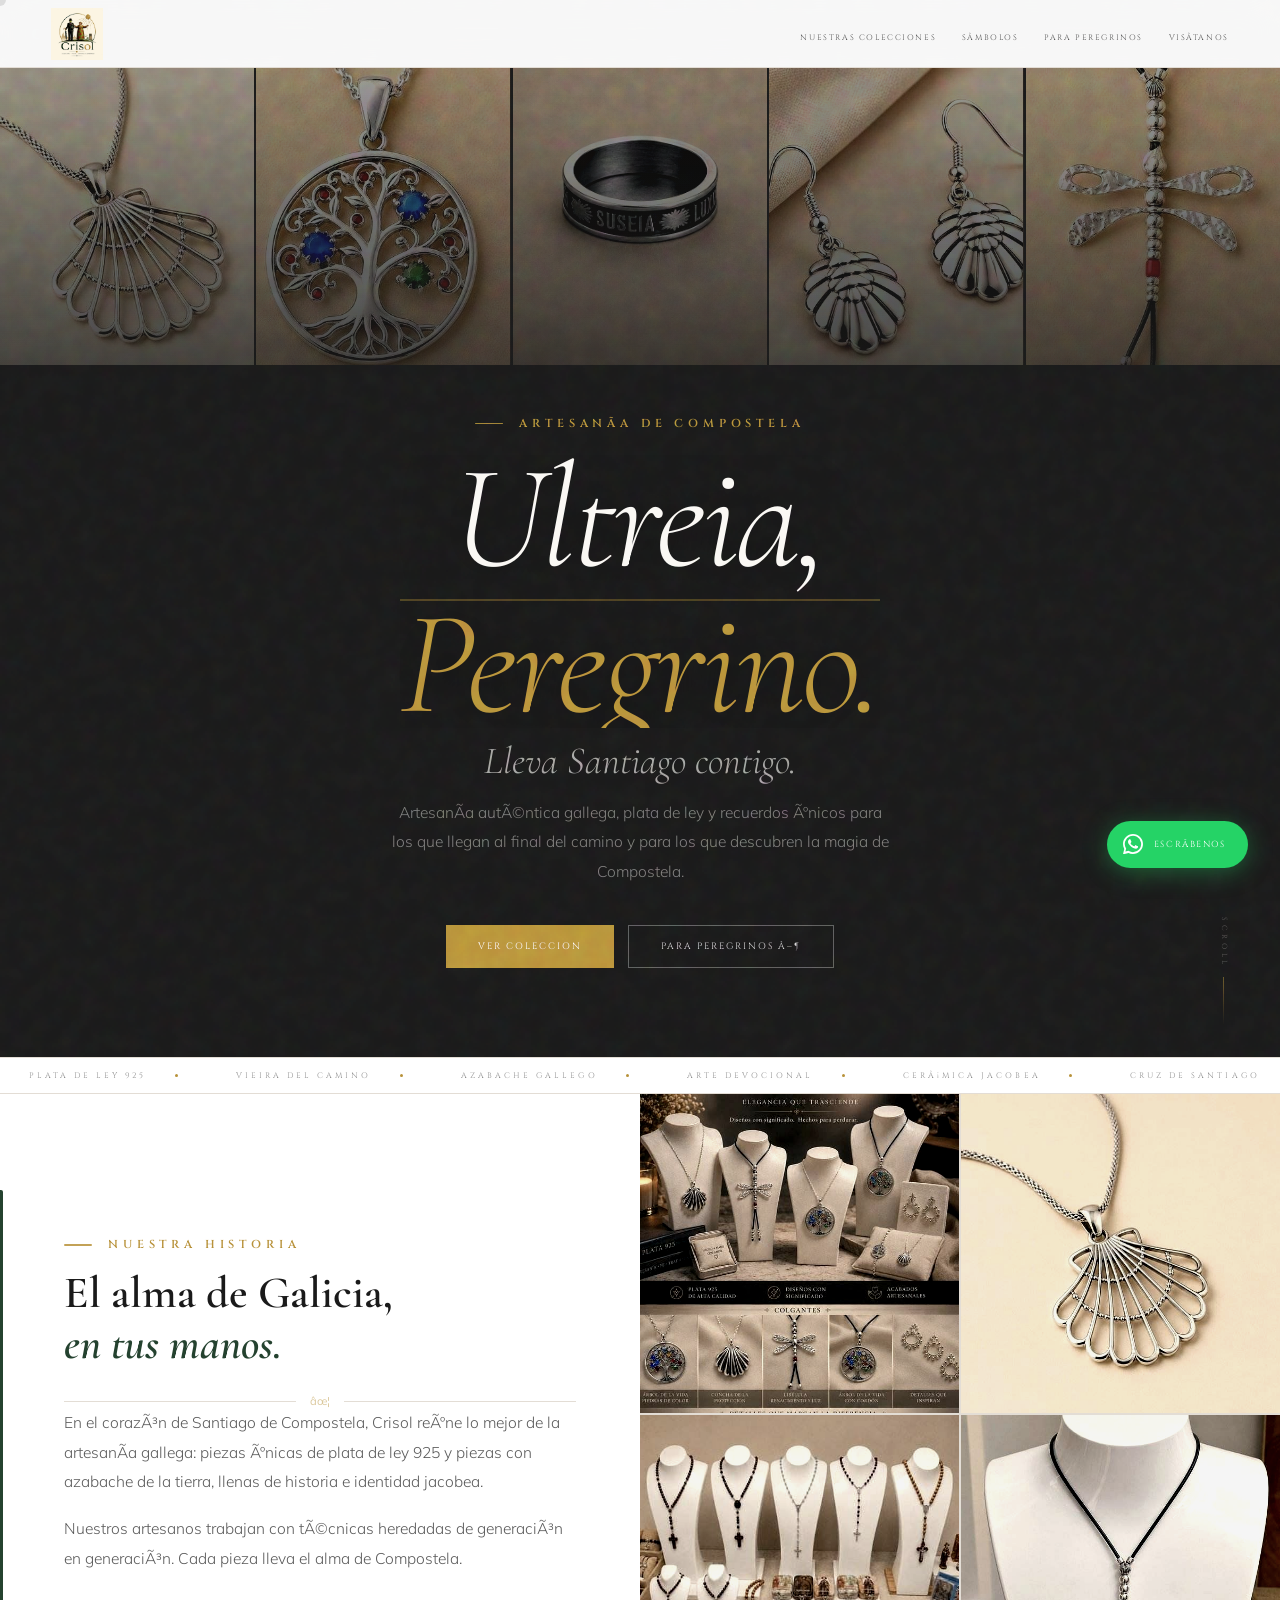
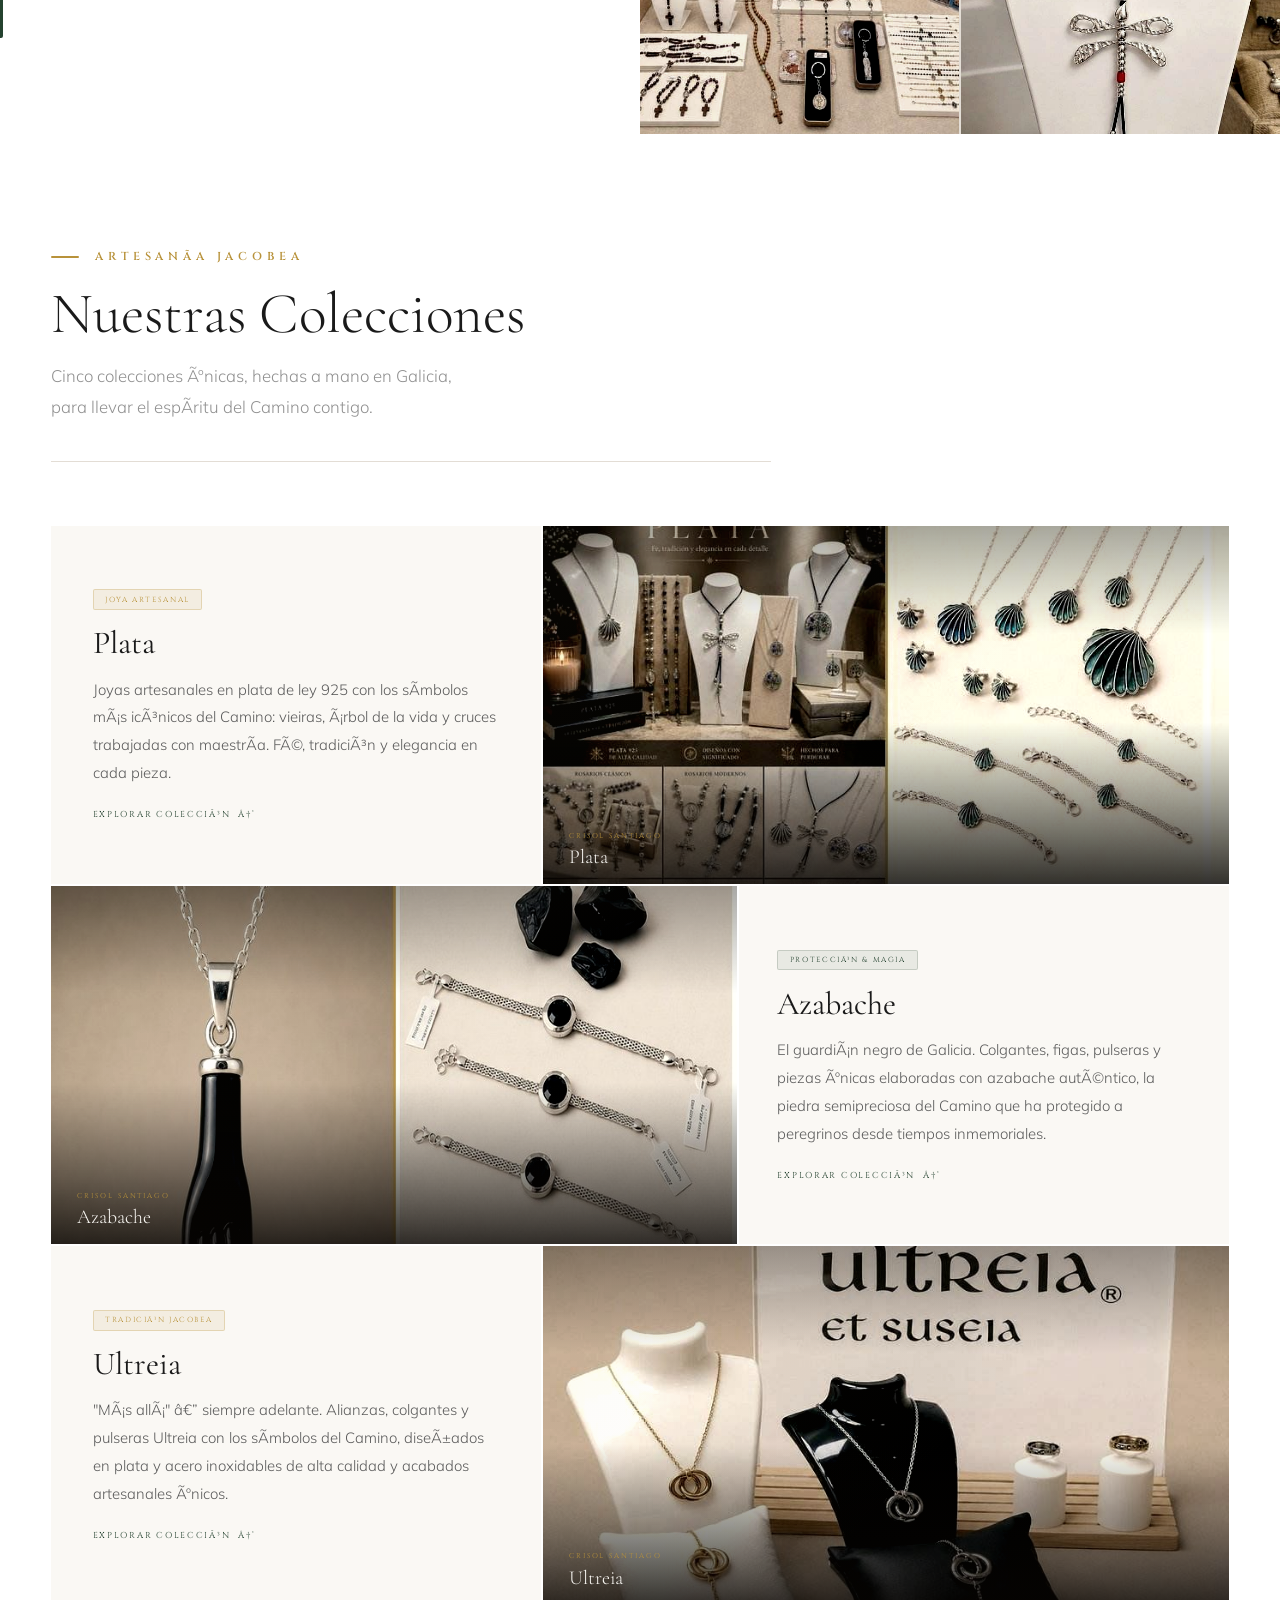
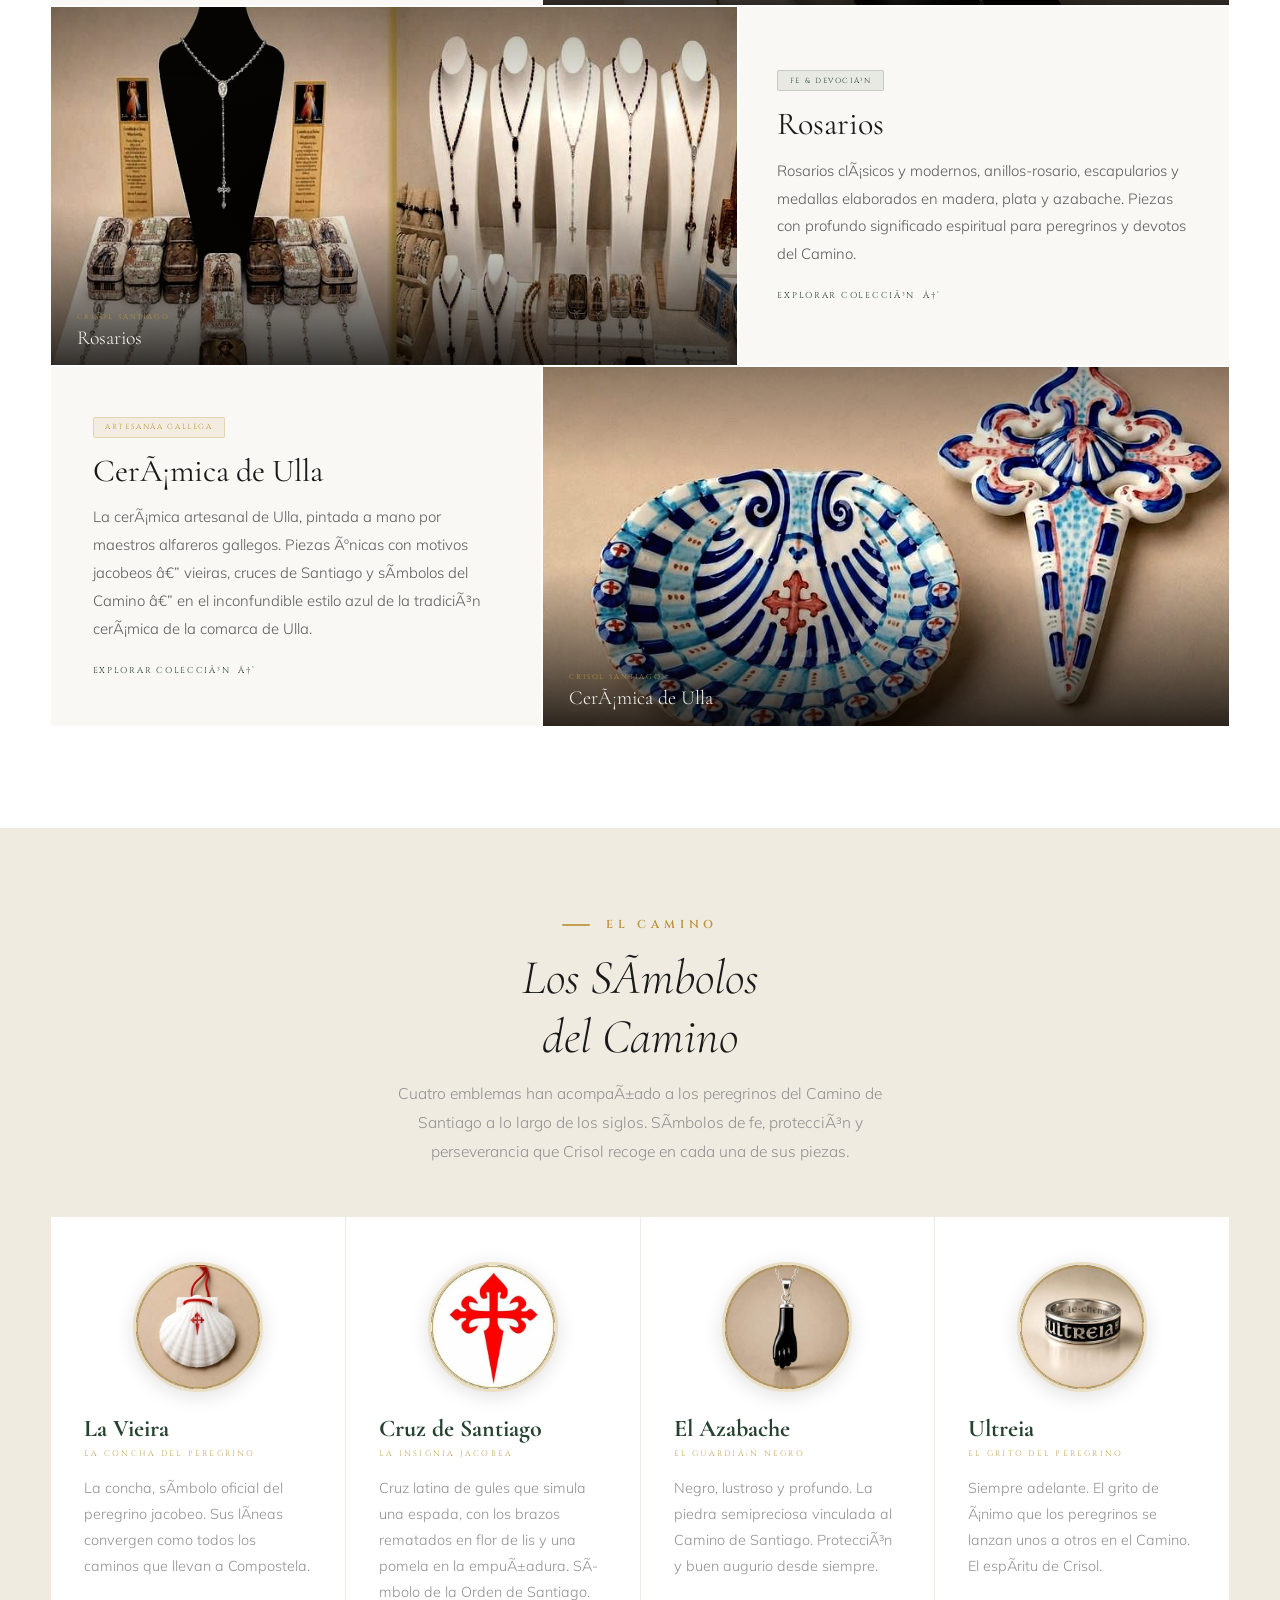
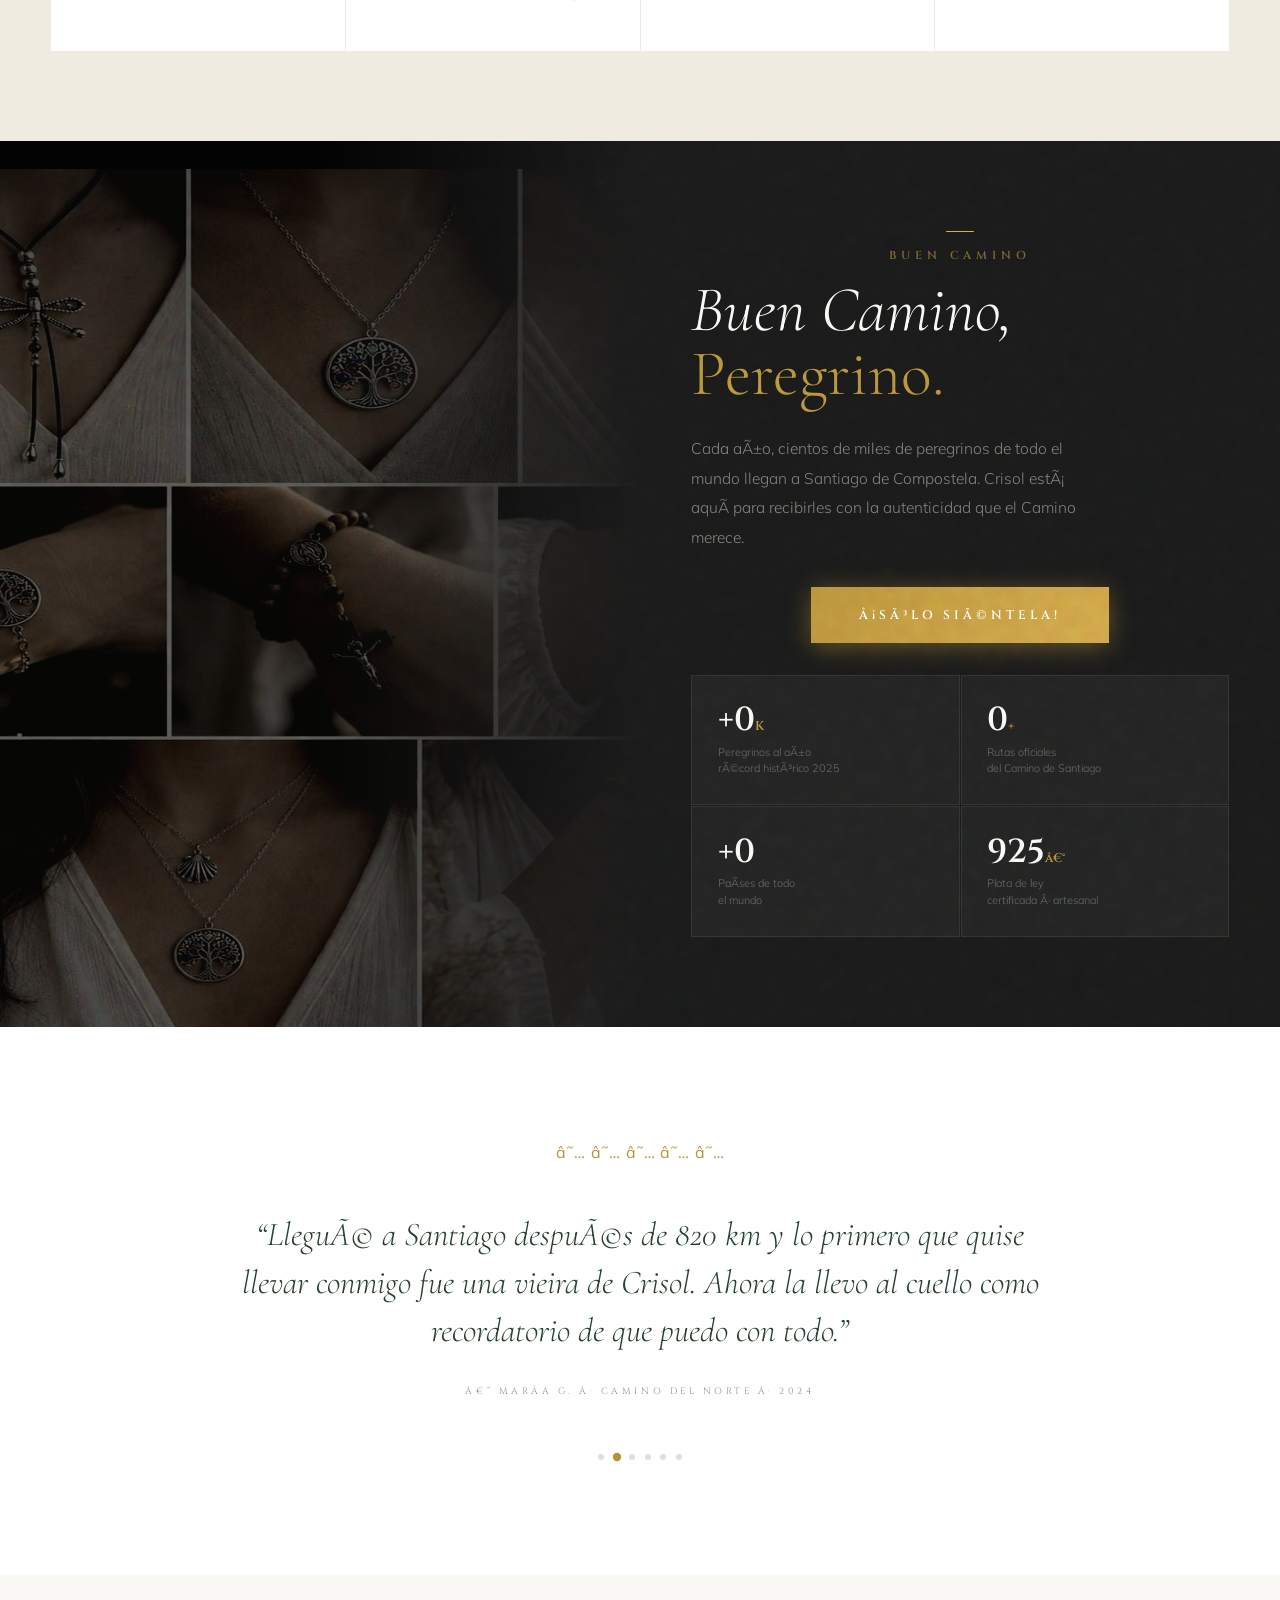
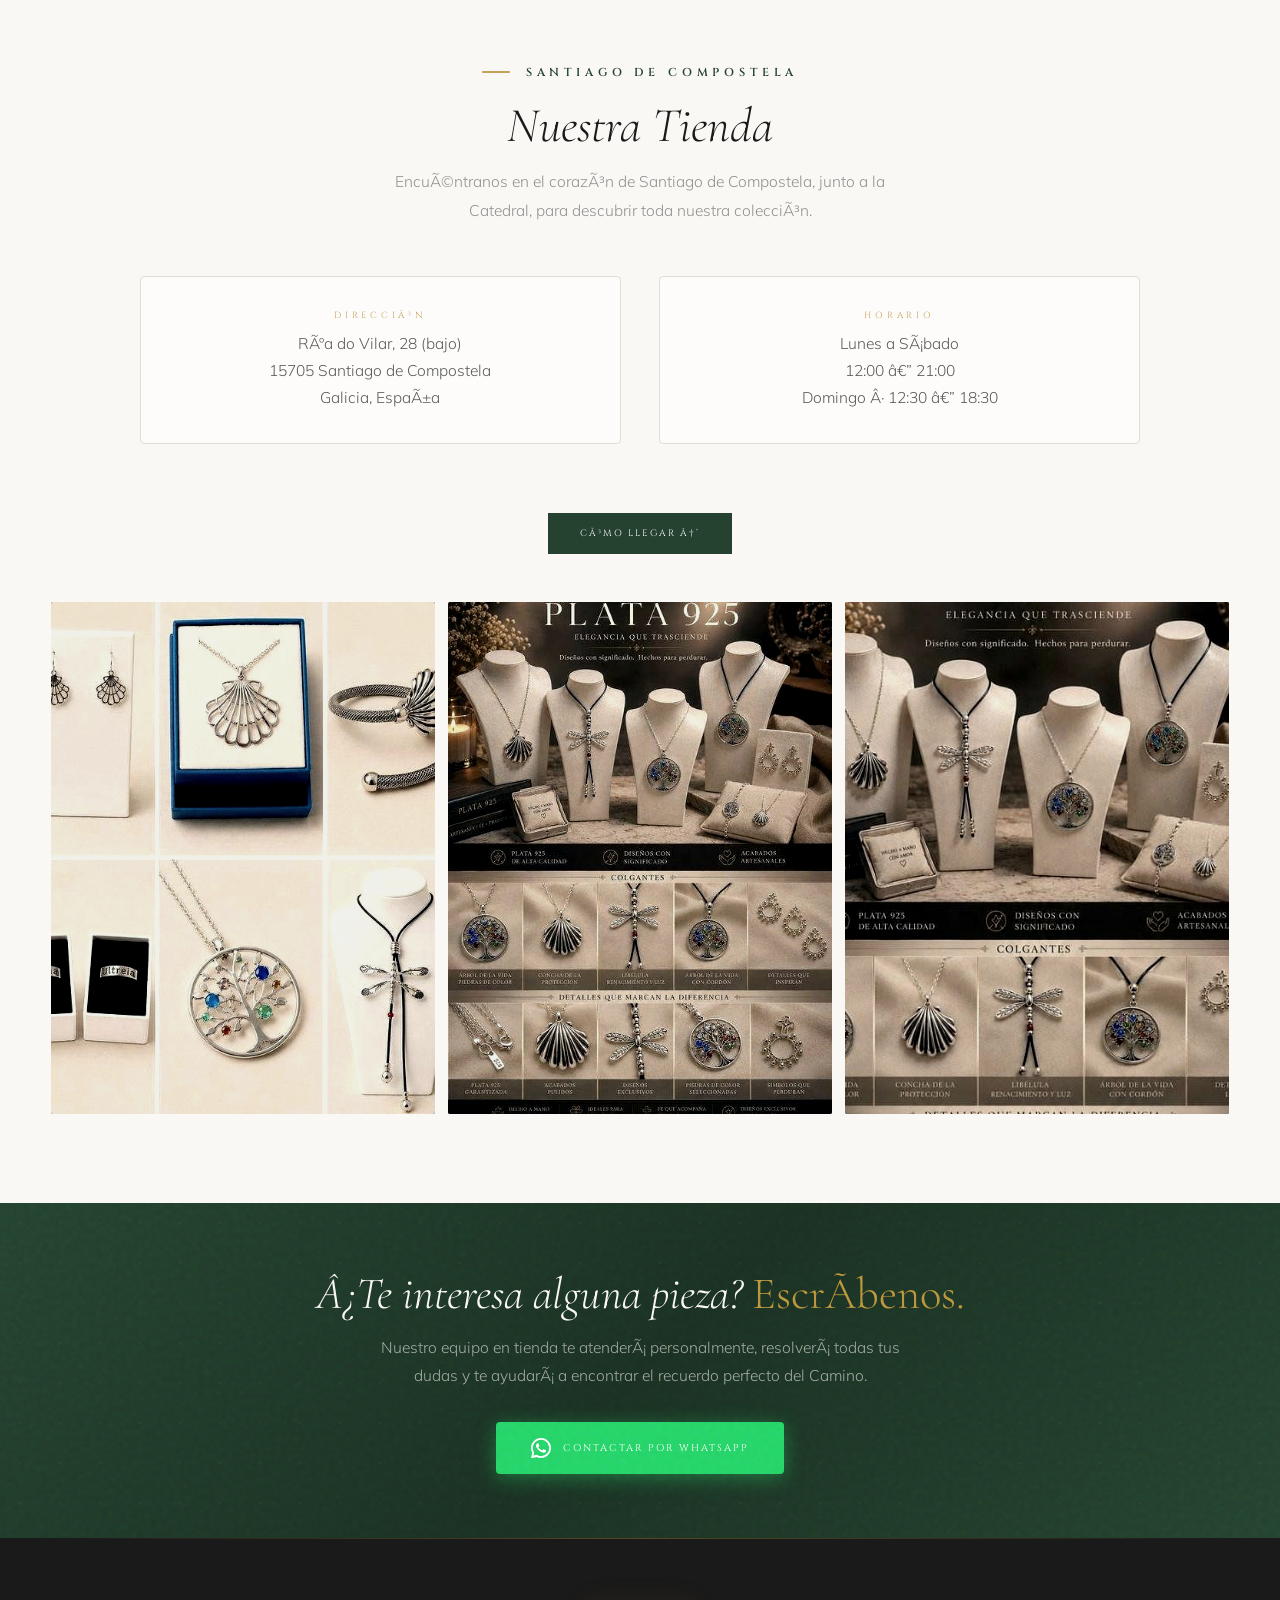
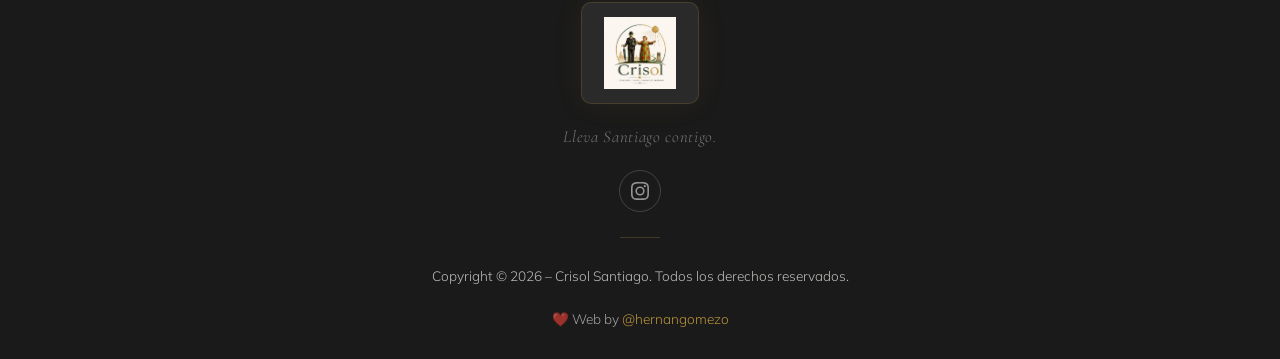
==== index.html @ 0e3585cb "Ultima actualización de fotos CRISOL" ====
<!DOCTYPE html>
<html lang="es">
<head>
<!-- Google tag (gtag.js) -->
<script async src="https://www.googletagmanager.com/gtag/js?id=AW-18221121165">
/* ── Parallax suave en secciones ── */
(function(){
  var sections = [
    {el: document.querySelector('.cam-ph img'), speed: 0.12},
    {el: document.querySelector('.alma-photos'), speed: 0.06},
  ];
  window.addEventListener('scroll', function(){
    var sy = window.scrollY;
    sections.forEach(function(s){
      if(!s.el) return;
      var rect = s.el.closest('section, .alma') && 
                 s.el.closest('section, .alma').getBoundingClientRect();
      if(!rect) return;
      if(rect.top < window.innerHeight && rect.bottom > 0){
        var offset = (rect.top - window.innerHeight/2) * s.speed;
        s.el.style.transform = 'translateY(' + offset + 'px)';
      }
    });
  }, {passive:true});
})();

</script>
<script>
  window.dataLayer = window.dataLayer || [];
  function gtag(){dataLayer.push(arguments);}
  gtag('js', new Date());
  gtag('config', 'AW-18221121165');
  gtag('config', 'GT-MBH3CQPZ');
</script>
<!-- Meta Pixel Code -->
<script>
!function(f,b,e,v,n,t,s)
{if(f.fbq)return;n=f.fbq=function(){n.callMethod?
n.callMethod.apply(n,arguments):n.queue.push(arguments)};
if(!f._fbq)f._fbq=n;n.push=n;n.loaded=!0;n.version='2.0';
n.queue=[];t=b.createElement(e);t.async=!0;
t.src=v;s=b.getElementsByTagName(e)[0];
s.parentNode.insertBefore(t,s)}(window,document,'script',
'https://connect.facebook.net/en_US/fbevents.js');
fbq('init','181116910614218');
fbq('track','PageView');

/* Meta Pixel — evento Contact en WhatsApp */
document.querySelectorAll('a[href*="wa.me"]').forEach(function(btn){
  btn.addEventListener('click', function(){
    if(typeof fbq === 'function'){
      fbq('track', 'Contact');
    }
  });
});
</script>
<noscript><img height="1" width="1" style="display:none"
src="https://www.facebook.com/tr?id=181116910614218&ev=PageView&noscript=1"/></noscript>
<!-- End Meta Pixel Code -->
<meta charset="UTF-8">
<meta name="viewport" content="width=device-width, initial-scale=1.0">
<title>Crisol Santiago — Artesanía de Compostela</title>
<link rel="preconnect" href="https://fonts.googleapis.com">
<link rel="preconnect" href="https://fonts.gstatic.com" crossorigin>
<link href="https://fonts.googleapis.com/css2?family=Cinzel:wght@400;600&display=swap&family=Cormorant+Garamond:ital,wght@0,300;0,400;0,600;1,300;1,400;1,600&family=Mulish:ital,wght@0,300;0,400;0,600;1,300&display=swap" rel="stylesheet"><style>*,*::before,*::after{margin:0;padding:0;box-sizing:border-box}html{scroll-behavior:smooth;font-size:16px}body{font-family:"Mulish",system-ui,sans-serif;background:#fff;color:#1A1A1A;overflow-x:hidden;cursor:none}img{display:block;object-fit:cover}a{text-decoration:none;color:inherit}button{cursor:pointer;border:none;background:none;font:inherit}:root{--ink:#1A1A1A;--verde:#24422F;--oro:#B8923A;--marfil:#FAF8F4;--hueso:#F0EBE1;--piedra:#E3DDD5;--gris:#5A5A5A;--grisL:#909090;--blanco:#FFFFFF;--cin:"Cinzel",serif;--cor:"Cormorant Garamond",serif;--mul:"Mulish",sans-serif;--ease-out:cubic-bezier(.16,1,.3,1);--ease-in:cubic-bezier(.7,0,.84,0);}.cursor{position:fixed;top:0;left:0;z-index:9999;pointer-events:none;width:12px;height:12px;border-radius:50%;background:var(--ink);transform:translate(-50%,-50%);transition:width .35s var(--ease-out),height .35s var(--ease-out),background .25s ease,border-radius .35s ease,opacity .25s ease;mix-blend-mode:difference;}.cursor.hover{width:44px;height:44px}.cursor.view{width:72px;height:72px;border-radius:6px;background:var(--verde);mix-blend-mode:normal;display:flex;align-items:center;justify-content:center;}.cursor-lbl{position:fixed;top:0;left:0;z-index:10000;pointer-events:none;transform:translate(-50%,-50%);font-family:var(--cor);font-size:1.1rem;color:#fff;opacity:0;transition:opacity .25s ease;white-space:nowrap;}.cursor-lbl.show{opacity:1}#prog{position:fixed;top:0;left:0;right:0;height:2px;z-index:8000;background:linear-gradient(to right,var(--oro),#D4A84B);transform:scaleX(0);transform-origin:left;transition:transform .08s linear;}nav{position:fixed;top:0;left:0;right:0;z-index:700;height:68px;padding:0 clamp(1.2rem,4vw,4.5rem);display:flex;align-items:center;justify-content:space-between;background:rgba(255,255,255,.97);border-bottom:1px solid var(--piedra);backdrop-filter:blur(16px);transition:height .4s var(--ease-out),box-shadow .4s;}nav.compact{height:58px;box-shadow:0 2px 20px rgba(0,0,0,.07)}.nav-logo img{height:52px!important;width:auto!important;max-width:220px!important;object-fit:contain!important;mix-blend-mode:multiply;transition:height .4s var(--ease-out);}nav.compact .nav-logo img{height:44px!important}.nav-links{display:flex;align-items:center;gap:clamp(.8rem,2vw,2.4rem);list-style:none}.nav-links a{font-family:var(--cin);font-size:clamp(.46rem,.62vw,.6rem);letter-spacing:.2em;text-transform:uppercase;color:var(--gris);position:relative;padding-bottom:3px;transition:color .3s;}.nav-links a::after{content:"";position:absolute;bottom:0;left:0;right:0;height:1px;background:var(--oro);transform:scaleX(0);transform-origin:right;transition:transform .4s var(--ease-out);}.nav-links a:hover{color:var(--verde)}.nav-links a:hover::after{transform:scaleX(1);transform-origin:left}.ham{display:none;flex-direction:column;gap:5px;padding:8px}.ham span{display:block;width:22px;height:1.5px;background:var(--ink);transition:transform .35s var(--ease-out),opacity .25s}.ham.open span:nth-child(1){transform:translateY(6.5px) rotate(45deg)}.ham.open span:nth-child(2){opacity:0}.ham.open span:nth-child(3){transform:translateY(-6.5px) rotate(-45deg)}@media(max-width:720px){.nav-links{display:none}.ham{display:flex}}.drawer{position:fixed;inset:0;background:var(--blanco);z-index:690;display:flex;flex-direction:column;align-items:center;justify-content:center;gap:2.2rem;opacity:0;pointer-events:none;transition:opacity .35s ease;}.drawer.open{opacity:1;pointer-events:all}.drawer a{font-family:var(--cor);font-style:italic;font-size:clamp(2rem,8vw,3.2rem);color:var(--verde);transition:color .3s,letter-spacing .3s;}.drawer a:hover{color:var(--oro);letter-spacing:.04em}.d-sep{width:36px;height:1px;background:var(--piedra)}@keyframes fadeUp{from{opacity:0;transform:translateY(24px)}to{opacity:1;transform:none}}@keyframes fadeIn{from{opacity:0}to{opacity:1}}@keyframes ken{from{transform:scale(1.07) translateY(0)}to{transform:scale(1) translateY(0)}}@keyframes tick{from{transform:translateX(0)}to{transform:translateX(-50%)}}@keyframes pulsebar{0%,100%{transform:scaleY(1);opacity:.7}50%{transform:scaleY(.3);opacity:.2}}@keyframes grain{0%,100%{transform:translate(0,0)}20%{transform:translate(-3%,-6%)}40%{transform:translate(-9%,4%)}60%{transform:translate(5%,-16%)}80%{transform:translate(-3%,18%)}}@keyframes slideRight{from{clip-path:inset(0 100% 0 0)}to{clip-path:inset(0 0% 0 0)}}@keyframes wordUp{from{transform:translateY(110%)}to{transform:translateY(0)}}@keyframes shimmer{0%{background-position:200% center}100%{background-position:-200% center}}@keyframes orbit{from{transform:rotate(0deg) translateX(18px) rotate(0deg)}to{transform:rotate(360deg) translateX(18px) rotate(-360deg)}}@keyframes scaleIn{from{transform:scale(.88);opacity:0}to{transform:scale(1);opacity:1}}.rv{opacity:0;transform:translateY(30px);transition:opacity .9s var(--ease-out),transform .9s var(--ease-out)}.rv.on{opacity:1;transform:none}.rv-l{opacity:0;transform:translateX(-30px);transition:opacity .9s var(--ease-out),transform .9s var(--ease-out)}.rv-l.on{opacity:1;transform:none}.rv-r{opacity:0;transform:translateX(30px);transition:opacity .9s var(--ease-out),transform .9s var(--ease-out)}.rv-r.on{opacity:1;transform:none}.rv-img{opacity:0;transition:opacity 1s var(--ease-out)}.rv-img.on{opacity:1}.rv-scale{opacity:0;transform:scale(.92);transition:opacity .9s var(--ease-out),transform .9s var(--ease-out)}.rv-scale.on{opacity:1;transform:none}.d1{transition-delay:.07s}.d2{transition-delay:.15s}.d3{transition-delay:.24s}.d4{transition-delay:.33s}.d5{transition-delay:.42s}.d6{transition-delay:.52s}.eyebrow{font-family:var(--cin);font-size:.58rem;letter-spacing:.48em;text-transform:uppercase;color:var(--oro);display:flex;align-items:center;gap:1rem;}.eyebrow::before{content:"";width:24px;height:1px;background:var(--oro);opacity:.6}.divider{display:flex;align-items:center;gap:.9rem}.divider-line{flex:1;height:1px;background:var(--piedra)}.divider-ico{font-size:.7rem;color:var(--oro);opacity:.5}.btn{display:inline-flex;align-items:center;gap:.55rem;font-family:var(--cin);font-size:.58rem;font-weight:400;letter-spacing:.22em;text-transform:uppercase;padding:.9rem 2rem;position:relative;overflow:hidden;transition:color .42s var(--ease-out);cursor:none;}.btn::before{content:"";position:absolute;inset:0;transform:translateX(-102%);transition:transform .42s var(--ease-out);}.btn span{position:relative;z-index:1}.btn-k{color:#fff;background:var(--ink)}.btn-k::before{background:var(--verde)}.btn-k:hover::before{transform:translateX(0)}.btn-o{color:#fff;background:var(--oro)}.btn-o::before{background:var(--verde)}.btn-o:hover::before{transform:translateX(0)}.btn-v{color:#fff;background:var(--verde)}.btn-v::before{background:var(--oro)}.btn-v:hover::before{transform:translateX(0)}.btn-ol{color:var(--ink);border:1px solid rgba(26,26,26,.25)}.btn-ol::before{background:var(--ink)}.btn-ol:hover{color:#fff}.btn-ol:hover::before{transform:translateX(0)}.btn-ow{color:rgba(255,255,255,.82);border:1px solid rgba(255,255,255,.3)}.btn-ow::before{background:rgba(255,255,255,.12)}.btn-ow:hover::before{transform:translateX(0)}.btn-lnk{display:inline-flex;align-items:center;gap:.5rem;font-family:var(--cin);font-size:.54rem;letter-spacing:.2em;text-transform:uppercase;color:var(--verde);transition:gap .3s,color .3s;cursor:none;}.btn-lnk::after{content:"→";transition:transform .3s ease}.btn-lnk:hover{color:var(--oro);gap:.8rem}.btn-lnk:hover::after{transform:translateX(4px)}.hero{padding-top:68px;position:relative;min-height:100svh;display:flex;flex-direction:column;background:var(--ink);overflow:hidden;}.hero-grain{position:absolute;inset:-200%;width:400%;height:400%;pointer-events:none;opacity:.28;z-index:1;animation:grain .65s steps(1) infinite;background-image:url("data:image/svg+xml,%3Csvg viewBox='0 0 256 256' xmlns='http://www.w3.org/2000/svg'%3E%3Cfilter id='n'%3E%3CfeTurbulence type='fractalNoise' baseFrequency='.88' numOctaves='4' stitchTiles='stitch'/%3E%3C/filter%3E%3Crect width='100%25' height='100%25' filter='url(%23n)' opacity='.05'/%3E%3C/svg%3E");}.hero-strip{display:grid;grid-template-columns:repeat(5,1fr);gap:2px;height:clamp(170px,33vh,300px);position:relative;flex-shrink:0;z-index:2;}.hero-strip::after{content:"";position:absolute;inset:0;pointer-events:none;background:linear-gradient(to bottom,rgba(26,26,26,.15) 0%,rgba(26,26,26,.72) 100%);z-index:2;}.hs{overflow:hidden;background:linear-gradient(135deg,#1d1a17,#2d2620)}.hs img{width:100%;height:100%;object-fit:cover;opacity:.82;animation:ken 16s ease forwards;}.hs:nth-child(2) img{animation-delay:.4s}.hs:nth-child(3) img{animation-delay:.8s}.hs:nth-child(4) img{animation-delay:1.2s}.hs:nth-child(5) img{animation-delay:1.6s}.hero-body{flex:1;display:flex;flex-direction:column;align-items:center;justify-content:center;padding:clamp(2rem,4vw,4rem) clamp(1.2rem,5vw,5rem) clamp(3.5rem,7vw,6rem);text-align:center;position:relative;z-index:3;}.hero-eye{justify-content:center;color:rgba(184,146,58,.72);margin-bottom:1.5rem;opacity:0;animation:fadeUp .9s var(--ease-out) .35s forwards;}.hero-eye::before{background:rgba(184,146,58,.5)}.hero-title{font-family:var(--cor);font-style:italic;font-weight:300;font-size:clamp(4rem,11.5vw,11rem);line-height:.86;color:var(--marfil);letter-spacing:-.01em;overflow:hidden;}.title-line{display:block;overflow:hidden}.title-inner{display:block;animation:wordUp 1.15s var(--ease-out) forwards;animation-play-state:paused;}.title-inner.go{animation-play-state:running}.title-line:nth-child(1) .title-inner{animation-delay:.6s}.title-line:nth-child(2) .title-inner{animation-delay:.78s;color:var(--oro);font-weight:300}.hero-tag{font-family:var(--cor);font-style:italic;font-weight:300;font-size:clamp(1.2rem,3vw,2.6rem);color:rgba(250,248,244,.62);margin-top:.6rem;opacity:0;animation:fadeUp .9s var(--ease-out) 1.05s forwards;}.hero-desc{font-family:var(--mul);font-size:clamp(.84rem,1.5vw,.97rem);font-weight:300;line-height:1.9;color:rgba(250,248,244,.44);max-width:500px;margin:.9rem auto 0;opacity:0;animation:fadeUp .9s var(--ease-out) 1.2s forwards;}.hero-ctas{display:flex;flex-wrap:wrap;gap:.85rem;justify-content:center;margin-top:2.4rem;opacity:0;animation:fadeUp .9s var(--ease-out) 1.35s forwards;}.hero-scroll{position:absolute;bottom:2rem;right:clamp(1.2rem,4vw,4.5rem);display:flex;flex-direction:column;align-items:center;gap:.6rem;opacity:0;animation:fadeUp .8s var(--ease-out) 2s forwards;}.hero-scroll span{font-family:var(--cin);font-size:.46rem;letter-spacing:.5em;text-transform:uppercase;color:rgba(250,248,244,.28);writing-mode:vertical-rl;}.scroll-bar{width:1px;height:48px;background:linear-gradient(to bottom,rgba(184,146,58,.5),transparent);animation:pulsebar 2.2s ease infinite}.ticker{border-top:1px solid var(--piedra);border-bottom:1px solid var(--piedra);overflow:hidden;background:var(--blanco);}.ticker-track{display:flex;animation:tick 36s linear infinite;white-space:nowrap;padding:.75rem 0;}.ti{display:inline-flex;align-items:center;gap:1.8rem;padding:0 1.8rem;font-family:var(--cin);font-size:.5rem;letter-spacing:.38em;text-transform:uppercase;color:var(--grisL);}.td{width:3px;height:3px;border-radius:50%;background:var(--oro);flex-shrink:0}.alma{display:grid;grid-template-columns:1fr 1fr;min-height:580px}.alma-txt{padding:clamp(3.5rem,7vw,7rem) clamp(2rem,5vw,6rem);display:flex;flex-direction:column;justify-content:center;background:var(--blanco);position:relative;}.alma-txt::before{content:"";position:absolute;left:0;top:15%;bottom:15%;width:3px;background:var(--verde);border-radius:0 2px 2px 0;}.alma-txt .eyebrow{margin-bottom:1rem}.alma-h{font-family:var(--cor);font-weight:600;font-size:clamp(2rem,3.5vw,3.2rem);line-height:1.12;color:var(--ink);margin-bottom:1.6rem;}.alma-h em{font-style:italic;color:var(--verde)}.alma-p{font-family:var(--mul);font-size:clamp(.87rem,1.4vw,.97rem);font-weight:300;line-height:1.9;color:var(--gris);margin-bottom:1.1rem;}.alma-btns{display:flex;flex-wrap:wrap;gap:.85rem;margin-top:2rem}.alma-photos{display:grid;grid-template-columns:1fr 1fr;gap:2px;background:var(--piedra)}.ap{overflow:hidden;background:var(--verde);aspect-ratio:1}.ap img{width:100%;height:100%;object-fit:cover;transition:transform .85s var(--ease-out)}.ap:hover img{transform:scale(1.06)}@media(max-width:860px){.alma{grid-template-columns:1fr}.alma-txt::before{left:0;top:0;bottom:auto;width:100%;height:3px;border-radius:0}.alma-photos{aspect-ratio:16/9;grid-template-columns:repeat(4,1fr)}.ap{aspect-ratio:auto}}.col-s{padding:clamp(5rem,9vw,10rem) clamp(1.2rem,4vw,4.5rem) clamp(5rem,8vw,9rem);background:var(--blanco);}.col-hdr{display:grid;grid-template-columns:1fr auto;align-items:flex-end;gap:2rem;margin-bottom:clamp(3rem,5vw,5rem);}.col-hdr-left .eyebrow{margin-bottom:.8rem}.col-hdr-left h2{font-family:var(--cor);font-size:clamp(2.2rem,4.5vw,4rem);font-weight:300;color:var(--ink);line-height:1.05;}.col-hdr-left h2 em{font-style:italic}.col-count{font-family:var(--cor);font-style:italic;font-size:clamp(4rem,8vw,7rem);font-weight:300;color:rgba(36,66,47,.08);line-height:1;user-select:none;}.col-hdr-desc{font-family:var(--mul);font-size:clamp(.87rem,1.5vw,.97rem);font-weight:300;color:var(--grisL);max-width:500px;line-height:1.85;margin-top:1rem;}.col-rows{display:flex;flex-direction:column;gap:2px}.col-row{display:grid;grid-template-columns:5fr 7fr;gap:2px;min-height:clamp(220px,28vw,360px);}.col-row.fl{grid-template-columns:7fr 5fr}.ct{padding:clamp(2rem,3.5vw,3.5rem) clamp(1.5rem,3vw,3.5rem);display:flex;flex-direction:column;justify-content:center;background:var(--marfil);position:relative;overflow:hidden;transition:background .35s ease;}.ct::after{content:"";position:absolute;left:0;top:0;bottom:0;width:3px;background:var(--oro);transform:scaleY(0);transform-origin:bottom;transition:transform .5s var(--ease-out);}.ct:hover{background:var(--hueso)}.ct:hover::after{transform:scaleY(1)}.ct-tag{display:inline-flex;align-items:center;font-family:var(--cin);font-size:.46rem;letter-spacing:.22em;text-transform:uppercase;padding:.28rem .72rem;border-radius:2px;margin-bottom:.95rem;align-self:flex-start;}.tag-o{background:rgba(184,146,58,.1);color:var(--oro);border:1px solid rgba(184,146,58,.28)}.tag-v{background:rgba(36,66,47,.08);color:var(--verde);border:1px solid rgba(36,66,47,.18)}.tag-n{background:var(--oro);color:#fff}.ct h3{font-family:var(--cor);font-size:clamp(1.5rem,2.5vw,2.2rem);font-weight:400;color:var(--ink);margin-bottom:.85rem;line-height:1.15;}.ct p{font-family:var(--mul);font-size:clamp(.83rem,1.3vw,.93rem);font-weight:300;color:var(--gris);line-height:1.87;}.cp{position:relative;overflow:hidden;background:linear-gradient(135deg,#1c1a18,#2d2520);}.cp img{position:absolute;inset:0;width:100%;height:100%;object-fit:cover;transition:transform .95s var(--ease-out);}.cp:hover img{transform:scale(1.06)}.cp-over{position:absolute;inset:0;background:linear-gradient(to top,rgba(26,26,26,.88) 0%,transparent 55%);opacity:0;transition:opacity .5s ease;}.cp:hover .cp-over{opacity:1}.cp-body{position:absolute;bottom:0;left:0;right:0;padding:1.4rem 1.6rem;z-index:2;transform:translateY(8px);transition:transform .5s var(--ease-out);}.cp:hover .cp-body{transform:none}.cp-tag{font-family:var(--cin);font-size:.44rem;letter-spacing:.28em;text-transform:uppercase;color:var(--oro);margin-bottom:.32rem}.cp-name{font-family:var(--cor);font-size:clamp(.9rem,1.55vw,1.28rem);font-weight:300;color:var(--marfil);line-height:1.2}@media(max-width:640px){.col-row,.col-row.fl{grid-template-columns:1fr}.cp{min-height:260px}}@media(max-width:920px){.col-row{grid-template-columns:1fr 1fr}.col-row.fl{grid-template-columns:1fr 1fr}}.sym{padding:clamp(4rem,7vw,8rem) clamp(1.2rem,4vw,4.5rem);background:var(--hueso)}.sym-hdr{text-align:center;margin-bottom:clamp(2.5rem,4vw,5rem)}.sym-hdr .eyebrow{justify-content:center;margin-bottom:1rem}.sym-hdr h2{font-family:var(--cor);font-size:clamp(2rem,3.8vw,3.4rem);font-weight:300;color:var(--ink);margin-bottom:.8rem;font-style:italic;}.sym-hdr p{font-family:var(--mul);font-size:clamp(.87rem,1.5vw,.97rem);font-weight:300;color:var(--grisL);max-width:500px;margin:0 auto;line-height:1.85;}.sym-grid{display:grid;grid-template-columns:repeat(4,1fr);gap:1px;max-width:1300px;margin:0 auto;}@media(max-width:860px){.sym-grid{grid-template-columns:repeat(2,1fr)}}@media(max-width:440px){.sym-grid{grid-template-columns:1fr}}.sc{background:var(--blanco);padding:clamp(2rem,3.5vw,3rem) clamp(1.5rem,2.5vw,2.5rem);border:1px solid transparent;position:relative;overflow:hidden;transition:border-color .35s,background .35s,box-shadow .35s;}.sc::before{content:"";position:absolute;top:0;left:0;right:0;height:2px;background:linear-gradient(to right,var(--verde),var(--oro));transform:scaleX(0);transform-origin:left;transition:transform .55s var(--ease-out);}.sc:hover{border-color:rgba(184,146,58,.25);background:var(--marfil);box-shadow:0 8px 32px rgba(0,0,0,.07);}.sc:hover::before{transform:scaleX(1)}.sc-ico{margin-bottom:1.2rem;transition:transform .45s var(--ease-out);}.sc:hover .sc-ico{transform:scale(1.1) rotate(4deg)}.sc h3{font-family:var(--cor);font-size:clamp(1.15rem,1.9vw,1.5rem);color:var(--verde);margin-bottom:.3rem;line-height:1.2}.sc-sub{font-family:var(--cin);font-size:.5rem;letter-spacing:.28em;text-transform:uppercase;color:var(--oro);margin-bottom:.95rem;opacity:.82;display:block}.sc p{font-family:var(--mul);font-size:clamp(.8rem,1.3vw,.9rem);font-weight:300;color:var(--grisL);line-height:1.82}.cam{position:relative;overflow:hidden;background:var(--ink);min-height:78vh;display:grid;grid-template-columns:1fr 1fr;}.cam-ph{position:relative;overflow:hidden;background:#0d0c0a}.cam-ph img{position:absolute;inset:0;width:100%;height:100%;object-fit:cover;opacity:.55;transition:transform .9s var(--ease-out);}.cam:hover .cam-ph img{transform:scale(1.03)}.cam-ph::after{content:"";position:absolute;right:0;top:0;bottom:0;width:90px;background:linear-gradient(to right,transparent,var(--ink));}.cam-body{padding:clamp(3.5rem,7vw,7rem) clamp(2rem,4vw,5rem);display:flex;flex-direction:column;justify-content:center;}.cam-body .eyebrow{color:rgba(184,146,58,.62);margin-bottom:.9rem}.cam-body .eyebrow::before{background:rgba(184,146,58,.5)}.cam-h{font-family:var(--cor);font-style:italic;font-weight:300;font-size:clamp(2.5rem,5vw,4.8rem);line-height:1;color:var(--marfil);margin-bottom:1.8rem;}.cam-h em{font-style:normal;color:var(--oro)}.cam-p{font-family:var(--mul);font-size:clamp(.87rem,1.4vw,.97rem);font-weight:300;line-height:1.9;color:rgba(250,248,244,.45);margin-bottom:2.2rem;max-width:400px;}.stats{display:grid;grid-template-columns:1fr 1fr;gap:1px;margin-top:2rem}.st{padding:clamp(1.4rem,2.2vw,2rem) clamp(1.2rem,2vw,1.8rem);background:rgba(250,248,244,.04);border:1px solid rgba(250,248,244,.07);transition:background .35s ease;}.st:hover{background:rgba(250,248,244,.09)}.st-n{font-family:var(--cin);font-size:clamp(1.4rem,2.6vw,2.2rem);font-weight:600;color:var(--marfil);line-height:1;display:block;}.st-s{font-size:clamp(.72rem,1vw,.92rem);color:var(--oro)}.st-l{font-family:var(--mul);font-size:.68rem;font-weight:300;color:rgba(250,248,244,.32);margin-top:.4rem;line-height:1.5;}@media(max-width:860px){.cam{grid-template-columns:1fr}.cam-ph{height:60vw;min-height:250px}.cam-ph::after{display:none}}.test{padding:clamp(5rem,9vw,9rem) clamp(1.2rem,5vw,5rem);background:var(--blanco);text-align:center;position:relative;overflow:hidden;}.test::before{content:"\201C";font-family:var(--cor);font-size:clamp(14rem,28vw,26rem);color:rgba(36,66,47,.05);position:absolute;top:-4%;left:50%;transform:translateX(-50%);line-height:1;pointer-events:none;user-select:none;}.test-stars{display:flex;justify-content:center;gap:.35rem;margin-bottom:1.8rem}.test-stars span{color:var(--oro);font-size:1rem}.test-q{font-family:var(--cor);font-style:italic;font-weight:300;font-size:clamp(1.4rem,2.8vw,2.4rem);line-height:1.45;color:var(--verde);max-width:820px;margin:0 auto 2.2rem;position:relative;z-index:1;}.test-cite{font-family:var(--cin);font-size:.58rem;letter-spacing:.38em;text-transform:uppercase;color:var(--grisL);}.vis{padding:clamp(4rem,7vw,7rem) clamp(1.2rem,4vw,4.5rem);background:var(--marfil)}.vis-hdr{text-align:center;margin-bottom:clamp(2.5rem,4vw,4.5rem)}.vis-hdr .eyebrow{justify-content:center;margin-bottom:1rem}.vis-hdr h2{font-family:var(--cor);font-size:clamp(2rem,3.8vw,3.2rem);font-weight:300;font-style:italic;color:var(--ink);margin-bottom:.8rem;}.vis-hdr p{font-family:var(--mul);font-size:clamp(.87rem,1.5vw,.97rem);font-weight:300;color:var(--grisL);max-width:500px;margin:0 auto;line-height:1.85;}.vis-grid{display:grid;grid-template-columns:1fr 2fr;gap:clamp(2.5rem,5vw,5rem);align-items:start}.vi{margin-bottom:1.8rem}.vi-l{font-family:var(--cin);font-size:.54rem;letter-spacing:.38em;text-transform:uppercase;color:var(--oro);margin-bottom:.42rem;opacity:.85;}.vi-v{font-family:var(--mul);font-size:clamp(.87rem,1.4vw,.97rem);font-weight:300;color:var(--gris);line-height:1.72;}.vi-sep{width:28px;height:1px;background:var(--piedra);margin:1.6rem 0}.vis-photos{display:grid;grid-template-columns:repeat(3,1fr);gap:clamp(.5rem,1vw,1rem)}.vp{overflow:hidden;border-radius:2px;background:var(--verde);aspect-ratio:3/4}.vp img{width:100%;height:100%;object-fit:cover;transition:transform .85s var(--ease-out)}.vp:hover img{transform:scale(1.06)}@media(max-width:720px){.vis-grid{grid-template-columns:1fr}}footer{background:var(--ink);padding:clamp(3.5rem,6vw,5.5rem) clamp(1.2rem,4vw,4.5rem) clamp(2rem,3vw,2.5rem);position:relative;}footer::before{content:"";position:absolute;top:0;left:clamp(1.2rem,4vw,4.5rem);right:clamp(1.2rem,4vw,4.5rem);height:1px;background:linear-gradient(to right,transparent,rgba(184,146,58,.38),transparent);}@keyframes logoPulse{0%,100%{filter:drop-shadow(0 0 0px rgba(184,146,58,0))}50%{filter:drop-shadow(0 0 8px rgba(184,146,58,.35))}}.fc h4{font-family:var(--cin);font-size:.54rem;letter-spacing:.38em;text-transform:uppercase;color:var(--oro);margin-bottom:1.4rem;opacity:.78;}.fc ul{list-style:none}.fc li{margin-bottom:.65rem}.fc a{font-family:var(--mul);font-size:.85rem;font-weight:300;color:rgba(250,248,244,.28);transition:color .3s;}.fc a:hover{color:rgba(250,248,244,.82)}@media(max-width:860px){}@media(max-width:500px){}.wa-float{position:fixed;bottom:2rem;right:2rem;z-index:800;display:flex;align-items:center;gap:.65rem;background:#25D366;color:#fff;font-family:var(--cin);font-size:.55rem;letter-spacing:.18em;text-transform:uppercase;padding:.85rem 1.4rem .85rem 1rem;border-radius:50px;box-shadow:0 4px 24px rgba(37,211,102,.38);text-decoration:none;transition:transform .3s var(--ease-out),box-shadow .3s ease;animation:waPulse 2.5s ease infinite;}.wa-float:hover{transform:scale(1.06) translateY(-2px);box-shadow:0 8px 32px rgba(37,211,102,.55)}.wa-float svg{width:20px;height:20px;flex-shrink:0}@keyframes waPulse{0%,100%{box-shadow:0 4px 24px rgba(37,211,102,.38)}50%{box-shadow:0 4px 32px rgba(37,211,102,.62)}}.wa-banner{background:linear-gradient(135deg,#24422F 0%,#1a3022 50%,#24422F 100%);padding:clamp(3rem,5vw,4.5rem) clamp(1.2rem,4vw,4.5rem);text-align:center;position:relative;overflow:hidden;}.wa-banner::before{content:"";position:absolute;inset:0;background:url("data:image/svg+xml,%3Csvg width='40' height='40' viewBox='0 0 40 40' xmlns='http://www.w3.org/2000/svg'%3E%3Ccircle cx='20' cy='20' r='1' fill='%23B8923A' fill-opacity='.08'/%3E%3C/svg%3E");}.wa-banner h2{font-family:var(--cor);font-style:italic;font-weight:300;font-size:clamp(1.8rem,3.5vw,3rem);color:#FAF8F4;margin-bottom:.8rem;position:relative;z-index:1;}.wa-banner h2 em{font-style:normal;color:#B8923A}.wa-banner p{font-family:var(--mul);font-size:clamp(.88rem,1.5vw,.97rem);font-weight:300;color:rgba(250,248,244,.58);max-width:520px;margin:0 auto 2rem;line-height:1.8;position:relative;z-index:1;}.wa-btn{display:inline-flex;align-items:center;gap:.75rem;background:#25D366;color:#fff;font-family:var(--cin);font-size:.62rem;letter-spacing:.2em;text-transform:uppercase;padding:1rem 2.2rem;border-radius:4px;text-decoration:none;position:relative;z-index:1;box-shadow:0 4px 20px rgba(37,211,102,.4);transition:transform .3s var(--ease-out),box-shadow .3s ease;}.wa-btn:hover{transform:translateY(-3px);box-shadow:0 8px 30px rgba(37,211,102,.55)}.wa-btn svg{width:20px;height:20px}.test{padding:clamp(5rem,9vw,9rem) clamp(1.2rem,5vw,5rem);background:var(--blanco);text-align:center;position:relative;overflow:hidden;}.test::before{content:"\201C";font-family:var(--cor);font-size:clamp(14rem,28vw,26rem);color:rgba(36,66,47,.04);position:absolute;top:-4%;left:50%;transform:translateX(-50%);line-height:1;pointer-events:none;user-select:none;}.test-stars{display:flex;justify-content:center;gap:.35rem;margin-bottom:2rem}.test-stars span{color:var(--oro);font-size:1rem}.carousel-wrap{position:relative;min-height:220px;display:flex;align-items:center;justify-content:center}.carousel-slide{position:absolute;inset:0;display:flex;flex-direction:column;align-items:center;justify-content:center;opacity:0;transform:translateX(40px);transition:opacity .7s var(--ease-out),transform .7s var(--ease-out);pointer-events:none;}.carousel-slide.active{opacity:1;transform:translateX(0);pointer-events:all;}.carousel-slide.exit{opacity:0;transform:translateX(-40px);}.test-q{font-family:var(--cor);font-style:italic;font-weight:300;font-size:clamp(1.3rem,2.6vw,2.2rem);line-height:1.45;color:var(--verde);max-width:820px;margin:0 auto 1.8rem;}.test-cite{font-family:var(--cin);font-size:.58rem;letter-spacing:.38em;text-transform:uppercase;color:var(--grisL)}.carousel-dots{display:flex;justify-content:center;gap:.6rem;margin-top:2.5rem;position:relative;z-index:1;}.c-dot{width:6px;height:6px;border-radius:50%;background:var(--piedra);cursor:pointer;transition:background .3s,transform .3s;border:none;padding:0;}.c-dot.active{background:var(--oro);transform:scale(1.4)}.col-row .ct{border-left:3px solid transparent;border-right:none;transition:border-color .4s}.col-row .ct:hover{border-left-color:var(--oro)}.col-row.fl .ct{border-left:none;border-right:3px solid transparent}.col-row.fl .ct:hover{border-right-color:var(--oro)}.sc-photo{width:130px;height:130px;border-radius:50%;margin:0 auto 1.4rem;overflow:hidden;border:3px solid rgba(184,146,58,.3);box-shadow:0 4px 20px rgba(0,0,0,.12);transition:transform .5s var(--ease-out),border-color .35s,box-shadow .35s;}.sc:hover .sc-photo{transform:scale(1.08) rotate(3deg);border-color:rgba(184,146,58,.65);box-shadow:0 8px 28px rgba(184,146,58,.25);}.sc-photo img{width:100%;height:100%;object-fit:cover;display:block}.cam-ph img{filter:contrast(1.12) saturate(0.72)!important}.cam-ph::after{content:"";position:absolute;inset:0;background:linear-gradient(to right,transparent 50%,var(--ink) 100%),linear-gradient(to bottom,rgba(10,9,8,.25) 0%,transparent 35%)!important;width:100%!important;height:100%!important;}.col-row .ct{order:1}.col-row .cp{order:2}.col-row.fl .ct{order:2}.col-row.fl .cp{order:1}@media(max-width:640px){.col-row,.col-row.fl{grid-template-columns:1fr}.col-row.fl .ct{order:1}.col-row.fl .cp{order:2}}footer{background:var(--ink);padding:clamp(3rem,5vw,4.5rem) clamp(1.2rem,4vw,4rem) 2rem;position:relative;text-align:center;}footer::before{content:"";position:absolute;top:0;left:clamp(1.2rem,4vw,4rem);right:clamp(1.2rem,4vw,4rem);height:1px;background:linear-gradient(to right,transparent,rgba(184,146,58,.38),transparent);}.ft-center{display:flex;flex-direction:column;align-items:center;gap:1.4rem;max-width:700px;margin:0 auto;}.ft-logo-wrap{display:inline-flex;background:rgba(250,248,244,.07);border:1px solid rgba(184,146,58,.22);border-radius:10px;padding:14px 22px;box-shadow:0 0 30px rgba(184,146,58,.08);transition:box-shadow .4s ease,border-color .4s ease;animation:logoPulse 4s ease-in-out infinite;}.ft-logo-wrap:hover{box-shadow:0 0 45px rgba(184,146,58,.2);border-color:rgba(184,146,58,.42)}.ft-logo-wrap img{height:72px!important;width:auto!important;max-width:240px!important;object-fit:contain!important;}.ft-tagline{font-family:var(--cor);font-style:italic;font-weight:300;font-size:1.05rem;color:rgba(250,248,244,.42);letter-spacing:.04em;}.ft-ig{display:inline-flex;align-items:center;justify-content:center;width:42px;height:42px;border-radius:50%;border:1px solid rgba(250,248,244,.18);color:rgba(250,248,244,.55);transition:border-color .3s,color .3s,background .3s;text-decoration:none;}.ft-ig:hover{border-color:var(--oro);color:var(--oro);background:rgba(184,146,58,.08)}.ft-ig svg{width:18px;height:18px}.ft-divider{width:40px;height:1px;background:rgba(184,146,58,.25);margin:.2rem 0;}.ft-copy{font-family:var(--mul);font-size:.85rem;font-weight:300;color:rgba(250,248,244,.72);line-height:1.75;white-space:nowrap}.ft-copy span{color:rgba(250,248,244,.45);font-size:.78rem}.ft-webby{font-family:var(--mul);font-size:.85rem;font-weight:300;color:rgba(250,248,244,.6)}.ft-webby a{color:var(--oro);text-decoration:none;transition:color .3s}.ft-webby a:hover{color:var(--oro)}.vis{padding:clamp(4rem,7vw,7rem) clamp(1.2rem,4vw,4.5rem);background:var(--marfil)}.vis-hdr{text-align:center;margin-bottom:clamp(2.5rem,4vw,4.5rem)}.vis-hdr .eyebrow{justify-content:center;display:flex;margin-bottom:1rem}.vis-hdr h2{font-family:var(--cor);font-size:clamp(2rem,3.8vw,3.2rem);font-weight:300;font-style:italic;color:var(--ink);margin-bottom:.8rem}.vis-hdr p{font-family:var(--mul);font-size:clamp(.87rem,1.5vw,.97rem);font-weight:300;color:var(--grisL);max-width:500px;margin:0 auto;line-height:1.85}.vis-info{display:grid;grid-template-columns:repeat(2,1fr);gap:clamp(1.5rem,3vw,3rem);max-width:1000px;margin:0 auto 2.5rem;}.vi{text-align:center;padding:clamp(1.5rem,2.5vw,2rem);background:rgba(255,255,255,.6);border-radius:4px;border:1px solid var(--piedra);}.vi-l{font-family:var(--cin);font-size:.56rem;letter-spacing:.42em;text-transform:uppercase;color:var(--oro);margin-bottom:.55rem;opacity:.85}.vi-v{font-family:var(--mul);font-size:clamp(.87rem,1.4vw,.97rem);font-weight:300;color:var(--gris);line-height:1.75}.vis-cta{text-align:center;margin-top:1rem}.vis-photos{display:grid;grid-template-columns:repeat(3,1fr);gap:clamp(.5rem,1vw,1rem);margin-top:3rem}.vp{overflow:hidden;border-radius:2px;background:var(--verde);aspect-ratio:3/4}.vp img{width:100%;height:100%;object-fit:cover;transition:transform .85s var(--ease-out)}.vp:hover img{transform:scale(1.06)}@media(max-width:640px){.vis-info{grid-template-columns:1fr;max-width:340px}.vis-photos{grid-template-columns:repeat(3,1fr)}}@media(max-width:600px){.ft-center{max-width:100%}.ft-copy{white-space:normal;text-align:center}}.eyebrow{font-family:var(--cin);font-size:.72rem;font-weight:600;letter-spacing:.42em;text-transform:uppercase;color:var(--oro);display:flex;align-items:center;gap:1rem;}.eyebrow::before{content:"";width:28px;height:1.5px;background:var(--oro);opacity:.85;border-radius:2px;}.cam-body .eyebrow{color:var(--gold-lt,#D4A84B);font-size:.72rem;}.cam-body .eyebrow::before{background:#D4A84B;opacity:1}.sym .eyebrow{color:var(--oro)}.vis-hdr .eyebrow{color:var(--verde)}.slbl{font-family:var(--cin);font-size:.7rem;font-weight:600;letter-spacing:.42em;text-transform:uppercase;color:var(--oro);}.btn-sientela{display:block;width:fit-content;margin:0 auto;font-family:var(--cin);font-size:.78rem;font-weight:600;letter-spacing:.32em;text-transform:uppercase;color:#fff;background:linear-gradient(135deg,var(--oro) 0%,#D4A84B 40%,#B8923A 60%,var(--oro) 100%);background-size:300% 100%;padding:1.2rem 3rem;border:none;cursor:pointer;position:relative;overflow:hidden;animation:sientelaShimmer 2.5s ease infinite,sientelaPulse 2s ease-in-out infinite;box-shadow:0 4px 24px rgba(184,146,58,.45),0 0 0 0 rgba(184,146,58,.4);transition:transform .3s var(--ease-out),box-shadow .3s ease;text-decoration:none;}.btn-sientela::before{content:"";position:absolute;inset:0;background:linear-gradient(90deg,transparent 0%,rgba(255,255,255,.28) 50%,transparent 100%);transform:translateX(-100%);animation:sientelaGlare 2.5s ease infinite;}.btn-sientela:hover{transform:scale(1.06) translateY(-3px);box-shadow:0 10px 36px rgba(184,146,58,.65),0 0 0 6px rgba(184,146,58,.18);}@keyframes sientelaShimmer{0%{background-position:200% center}100%{background-position:-200% center}}@keyframes sientelaPulse{0%,100%{box-shadow:0 4px 24px rgba(184,146,58,.45),0 0 0 0 rgba(184,146,58,.4)}50%{box-shadow:0 6px 32px rgba(184,146,58,.65),0 0 0 14px rgba(184,146,58,0)}}@keyframes sientelaGlare{0%{transform:translateX(-100%)}60%,100%{transform:translateX(200%)}}.col-intro{max-width:720px;margin-bottom:clamp(3rem,5vw,5rem);padding-bottom:clamp(2rem,3vw,3rem);border-bottom:1px solid var(--piedra);}.col-intro .slbl{display:flex;align-items:center;gap:1rem;font-family:var(--cin);font-size:.72rem;font-weight:600;letter-spacing:.42em;text-transform:uppercase;color:var(--oro);margin-bottom:1.2rem;}.col-intro .slbl::before{content:"";width:28px;height:1.5px;background:var(--oro);border-radius:2px;}.col-intro h2{font-family:var(--cor);font-size:clamp(2.4rem,4.5vw,4rem);font-weight:300;color:var(--ink);line-height:1.05;margin-bottom:1rem;}.col-intro p{font-family:var(--mul);font-size:clamp(.9rem,1.6vw,1.05rem);font-weight:300;color:var(--grisL);line-height:1.85;}@media(max-width:640px){.wa-float{padding:.75rem;border-radius:50%;width:52px;height:52px;justify-content:center}.wa-float span{display:none}.wa-float svg{width:24px;height:24px}}
/* ══════════════════════════════════════════════════════
   CINEMATIC MODE — efectos visuales de nivel película
══════════════════════════════════════════════════════ */

/* ── Grain global en secciones oscuras ── */
.hero::after,.cam::after,.wa-banner::after{
  content:"";pointer-events:none;
  position:absolute;inset:-200%;width:400%;height:400%;
  opacity:.22;z-index:10;
  background-image:url("data:image/svg+xml,%3Csvg viewBox='0 0 256 256' xmlns='http://www.w3.org/2000/svg'%3E%3Cfilter id='n'%3E%3CfeTurbulence type='fractalNoise' baseFrequency='.88' numOctaves='4' stitchTiles='stitch'/%3E%3C/filter%3E%3Crect width='100%25' height='100%25' filter='url(%23n)'/%3E%3C/svg%3E");
  animation:grain .55s steps(1) infinite;
  mix-blend-mode:overlay;
}

/* ── Fotos de colecciones — overlay cinematográfico ── */
.cp{
  background:#0a0806!important;
}
.cp::after{
  content:"";position:absolute;inset:0;z-index:1;pointer-events:none;
  background:
    linear-gradient(to top,  rgba(6,4,2,.82) 0%, transparent 45%),
    linear-gradient(to bottom,rgba(6,4,2,.35) 0%, transparent 30%),
    linear-gradient(135deg,rgba(184,146,58,.04) 0%,transparent 60%);
  transition:opacity .6s ease;
}
.cp:hover::after{opacity:.7}
.cp img{
  filter:contrast(1.06) saturate(0.88);
  transition:transform 1.2s cubic-bezier(.16,1,.3,1),filter .8s ease!important;
}
.cp:hover img{
  transform:scale(1.08)!important;
  filter:contrast(1.1) saturate(0.95)!important;
}

/* ── Fotos grid Alma — vignette y grade ── */
.ap img{
  filter:contrast(1.1) saturate(0.85) brightness(0.96);
  transition:transform 1.2s cubic-bezier(.16,1,.3,1),filter .7s ease!important;
}
.ap:hover img{
  transform:scale(1.08)!important;
  filter:contrast(1.15) saturate(0.95) brightness(1.02)!important;
}

/* ── Hero strip — más dramático ── */
.hs img{
  filter:contrast(1.15) saturate(0.75) brightness(0.78);
  transition:transform 18s ease!important;
}
.hs:hover img{
  filter:contrast(1.2) saturate(0.88) brightness(0.85)!important;
}

/* ── Buen Camino foto — grade anamórfico ── */
.cam-ph img{
  filter:contrast(1.25) saturate(0.65) brightness(0.58)!important;
}
/* Barra letterbox cinematográfica */
.cam-ph::before{
  content:"";position:absolute;
  left:0;right:0;top:0;height:28px;
  background:#000;z-index:3;
}
.cam-ph::after{
  content:"";position:absolute;
  left:0;right:0;bottom:0;height:28px;
  background:#000;z-index:3;
}

/* ── Fotos visitanos — consistencia ── */
.vp img{
  filter:contrast(1.08) saturate(0.85) brightness(0.94);
  transition:transform 1.2s cubic-bezier(.16,1,.3,1)!important;
}
.vp:hover img{transform:scale(1.08)!important}

/* ── Scroll reveals — más lentos y elegantes ── */
.rv{
  opacity:0;transform:translateY(22px);
  transition:opacity 1.2s cubic-bezier(.16,1,.3,1),
             transform 1.2s cubic-bezier(.16,1,.3,1)!important;
}
.rv-img{
  opacity:0;
  transition:opacity 1.4s cubic-bezier(.16,1,.3,1)!important;
}
.rv.on,.rv-img.on{opacity:1;transform:none}

/* ── Hero título — más impacto ── */
.hero-title{
  text-shadow:0 4px 60px rgba(0,0,0,.55);
  letter-spacing:-.02em!important;
}
/* Línea dorada bajo "Ultreia," */
.title-line:first-child .title-inner{
  border-bottom:2px solid rgba(184,146,58,.35);
  padding-bottom:.12em;
}

/* ── Sección símbolos — hover upgrade ── */
.sc{transition:all .5s cubic-bezier(.16,1,.3,1)!important}
.sc:hover{
  transform:translateY(-6px)!important;
  box-shadow:0 16px 48px rgba(0,0,0,.14)!important;
}
.sc-photo{transition:transform .6s cubic-bezier(.16,1,.3,1),
                      box-shadow .5s ease!important}
.sc:hover .sc-photo{
  transform:scale(1.1) rotate(3deg)!important;
  box-shadow:0 12px 36px rgba(184,146,58,.3)!important;
}

/* ── Progress bar — más vistosa ── */
#prog{
  height:3px!important;
  background:linear-gradient(to right,
    #B8923A 0%,#D4A84B 40%,#B8923A 70%,#8B6E2C 100%)!important;
  box-shadow:0 0 10px rgba(184,146,58,.6);
}

/* ── Testimonios — comilla más dramática ── */
.test::before{
  opacity:.06!important;
  font-size:clamp(18rem,35vw,32rem)!important;
}

</style>
<link rel="icon" type="image/png" sizes="64x64" href="[data-uri]">
<link rel="icon" type="image/png" sizes="32x32" href="[data-uri]">
<link rel="apple-touch-icon" href="[data-uri]">
</head>
<body><div class="cursor" id="cur"></div>
<div class="cursor-lbl" id="cur-lbl">✦</div><a href="https://wa.me/34671137802?text=Hola%20estoy%20interesado%20en%20algunos%20productos%2C%20me%20puedes%20ayudar%20por%20favor%3F%20%F0%9F%91%8B" 
   class="wa-float" target="_blank" rel="noopener" aria-label="Contactar por WhatsApp"><svg viewBox="0 0 24 24" fill="currentColor"><path d="M17.472 14.382c-.297-.149-1.758-.867-2.03-.967-.273-.099-.471-.148-.67.15-.197.297-.767.966-.94 1.164-.173.199-.347.223-.644.075-.297-.15-1.255-.463-2.39-1.475-.883-.788-1.48-1.761-1.653-2.059-.173-.297-.018-.458.13-.606.134-.133.298-.347.446-.52.149-.174.198-.298.298-.497.099-.198.05-.371-.025-.52-.075-.149-.669-1.612-.916-2.207-.242-.579-.487-.5-.669-.51-.173-.008-.371-.01-.57-.01-.198 0-.52.074-.792.372-.272.297-1.04 1.016-1.04 2.479 0 1.462 1.065 2.875 1.213 3.074.149.198 2.096 3.2 5.077 4.487.709.306 1.262.489 1.694.625.712.227 1.36.195 1.871.118.571-.085 1.758-.719 2.006-1.413.248-.694.248-1.289.173-1.413-.074-.124-.272-.198-.57-.347z"/><path d="M12 0C5.373 0 0 5.373 0 12c0 2.125.554 4.122 1.524 5.855L.057 23.882c-.07.264.152.502.42.44l6.179-1.42A11.94 11.94 0 0012 24c6.627 0 12-5.373 12-12S18.627 0 12 0zm0 21.818a9.818 9.818 0 01-5.015-1.378l-.36-.213-3.727.856.889-3.618-.234-.372A9.818 9.818 0 1112 21.818z"/></svg><span>Escríbenos</span>
</a>
<div id="prog"></div><div class="drawer" id="drawer"><a href="#colecciones" onclick="closeD()">Nuestras Colecciones</a><div class="d-sep"></div><a href="#simbolos" onclick="closeD()">Símbolos</a><div class="d-sep"></div><a href="#peregrinos" onclick="closeD()">Para Peregrinos</a><div class="d-sep"></div><a href="#visita" onclick="closeD()">Visítanos</a>
</div><nav id="nav"><a href="#" class="nav-logo" aria-label="Crisol Santiago"><img src="[data-uri]" alt="Crisol Santiago"></a><ul class="nav-links"><li><a href="#colecciones">Nuestras Colecciones</a></li><li><a href="#simbolos">Símbolos</a></li><li><a href="#peregrinos">Para Peregrinos</a></li><li><a href="#visita">Visítanos</a></li></ul><button class="ham" id="ham" aria-label="Menú" aria-expanded="false"><span></span><span></span><span></span></button>
</nav><section class="hero" id="hero"><div class="hero-grain" aria-hidden="true"></div><div class="hero-strip" aria-hidden="true"><div class="hs"><img src="[data-uri]" alt="" loading="eager" onerror="this.style.display='none'"></div><div class="hs"><img src="[data-uri]" alt="" loading="eager" onerror="this.style.display='none'"></div><div class="hs"><img src="[data-uri]" alt="" loading="eager" onerror="this.style.display='none'"></div><div class="hs"><img src="[data-uri]" alt="" loading="eager" onerror="this.style.display='none'"></div><div class="hs"><img src="[data-uri]" alt="" loading="eager" onerror="this.style.display='none'"></div></div><div class="hero-body"><div class="hero-eye eyebrow">Artesanía de Compostela</div><h1 class="hero-title"><span class="title-line"><span class="title-inner go">Ultreia,</span></span><span class="title-line"><span class="title-inner go">Peregrino.</span></span></h1><p class="hero-tag">Lleva Santiago contigo.</p><p class="hero-desc">Artesanía auténtica gallega, plata de ley y recuerdos únicos para los que llegan al final del camino y para los que descubren la magia de Compostela.</p><div class="hero-ctas"><a href="#colecciones" class="btn btn-o"><span>VER COLECCION</span></a><a href="#peregrinos" class="btn btn-ow"><span>PARA PEREGRINOS ▶</span></a></div></div><div class="hero-scroll" aria-hidden="true"><span>Scroll</span><div class="scroll-bar"></div></div>
</section><div class="ticker" aria-hidden="true"><div class="ticker-track"><span class="ti">Plata de Ley 925 <span class="td"></span></span><span class="ti">Vieira del Camino <span class="td"></span></span><span class="ti">Azabache Gallego <span class="td"></span></span><span class="ti">Arte Devocional <span class="td"></span></span><span class="ti">Cerámica Jacobea <span class="td"></span></span><span class="ti">Cruz de Santiago <span class="td"></span></span><span class="ti">Lleva Santiago Contigo <span class="td"></span></span><span class="ti">Buen Camino · Peregrino <span class="td"></span></span><span class="ti">Plata de Ley 925 <span class="td"></span></span><span class="ti">Vieira del Camino <span class="td"></span></span><span class="ti">Azabache Gallego <span class="td"></span></span><span class="ti">Arte Devocional <span class="td"></span></span><span class="ti">Cerámica Jacobea <span class="td"></span></span><span class="ti">Cruz de Santiago <span class="td"></span></span><span class="ti">Lleva Santiago Contigo <span class="td"></span></span><span class="ti">Buen Camino · Peregrino <span class="td"></span></span></div>
</div><div class="alma"><div class="alma-txt"><div class="eyebrow rv" style="margin-bottom:1rem">Nuestra Historia</div><h2 class="alma-h rv d1">El alma de Galicia,<br><em>en tus manos.</em></h2><div class="divider rv d2"><div class="divider-line"></div><div class="divider-ico">✦</div><div class="divider-line"></div></div><p class="alma-p rv d2">En el corazón de Santiago de Compostela, Crisol reúne lo mejor de la artesanía gallega: piezas únicas de plata de ley 925 y piezas con azabache de la tierra, llenas de historia e identidad jacobea.</p><p class="alma-p rv d3">Nuestros artesanos trabajan con técnicas heredadas de generación en generación. Cada pieza lleva el alma de Compostela.</p></div><div class="alma-photos"><div class="ap rv-img"><img src="[data-uri]" alt="" loading="eager" onerror="this.style.display='none'"></div><div class="ap rv-img d1"><img src="[data-uri]" alt="" loading="eager" onerror="this.style.display='none'"></div><div class="ap rv-img d2"><img src="[data-uri]" alt="" loading="eager" onerror="this.style.display='none'"></div><div class="ap rv-img d3"><img src="[data-uri]" alt="" loading="eager" onerror="this.style.display='none'"></div></div>
</div><section class="col-s" id="colecciones"><div class="col-intro"><span class="slbl rv d1">Artesanía Jacobea</span><h2 class="rv d2">Nuestras Colecciones</h2><p class="rv d3">Cinco colecciones únicas, hechas a mano en Galicia,<br>para llevar el espíritu del Camino contigo.</p></div><div class="col-rows"><div class="col-row rv d1"><div class="ct"><span class="ct-tag tag-o">Joya Artesanal</span><h3>Plata</h3><p>Joyas artesanales en plata de ley 925 con los símbolos más icónicos del Camino: vieiras, árbol de la vida y cruces trabajadas con maestría. Fé, tradición y elegancia en cada pieza.</p><a href="#" class="btn-lnk" style="margin-top:1.4rem">Explorar colección</a></div><div class="cp rv-img d2"><img src="[data-uri]" alt="Colección Plata" loading="eager" onerror="this.style.display='none'"><div class="cp-over"></div><div class="cp-body"><div class="cp-tag">Crisol Santiago</div><div class="cp-name">Plata</div></div></div></div><div class="col-row  fl rv d2"><div class="ct"><span class="ct-tag tag-v">Protección &amp; Magia</span><h3>Azabache</h3><p>El guardián negro de Galicia. Colgantes, figas, pulseras y piezas únicas elaboradas con azabache auténtico, la piedra semipreciosa del Camino que ha protegido a peregrinos desde tiempos inmemoriales.</p><a href="#" class="btn-lnk" style="margin-top:1.4rem">Explorar colección</a></div><div class="cp rv-img d3"><img src="[data-uri]" alt="Colección Azabache" loading="eager" onerror="this.style.display='none'"><div class="cp-over"></div><div class="cp-body"><div class="cp-tag">Crisol Santiago</div><div class="cp-name">Azabache</div></div></div></div><div class="col-row rv d1"><div class="ct"><span class="ct-tag tag-o">Tradición Jacobea</span><h3>Ultreia</h3><p>"Más allá" — siempre adelante. Alianzas, colgantes y pulseras Ultreia con los símbolos del Camino, diseñados en plata y acero inoxidables de alta calidad y acabados artesanales únicos.</p><a href="#" class="btn-lnk" style="margin-top:1.4rem">Explorar colección</a></div><div class="cp rv-img d2"><img src="[data-uri]" alt="Colección Ultreia" loading="eager" onerror="this.style.display='none'"><div class="cp-over"></div><div class="cp-body"><div class="cp-tag">Crisol Santiago</div><div class="cp-name">Ultreia</div></div></div></div><div class="col-row  fl rv d2"><div class="ct"><span class="ct-tag tag-v">Fe &amp; Devoción</span><h3>Rosarios</h3><p>Rosarios clásicos y modernos, anillos-rosario, escapularios y medallas elaborados en madera, plata y azabache. Piezas con profundo significado espiritual para peregrinos y devotos del Camino.</p><a href="#" class="btn-lnk" style="margin-top:1.4rem">Explorar colección</a></div><div class="cp rv-img d3"><img src="[data-uri]" alt="Colección Rosarios" loading="eager" onerror="this.style.display='none'"><div class="cp-over"></div><div class="cp-body"><div class="cp-tag">Crisol Santiago</div><div class="cp-name">Rosarios</div></div></div></div><div class="col-row rv d1"><div class="ct"><span class="ct-tag tag-o">Artesanía Gallega</span><h3>Cerámica de Ulla</h3><p>La cerámica artesanal de Ulla, pintada a mano por maestros alfareros gallegos. Piezas únicas con motivos jacobeos — vieiras, cruces de Santiago y símbolos del Camino — en el inconfundible estilo azul de la tradición cerámica de la comarca de Ulla.</p><a href="#" class="btn-lnk" style="margin-top:1.4rem">Explorar colección</a></div><div class="cp rv-img d2"><img src="[data-uri]" alt="Cerámica de Ulla" loading="eager" onerror="this.style.display='none'"><div class="cp-over"></div><div class="cp-body"><div class="cp-tag">Crisol Santiago</div><div class="cp-name">Cerámica de Ulla</div></div></div></div></div>
</section><section class="sym" id="simbolos"><div class="sym-hdr"><div class="eyebrow rv" style="justify-content:center;display:flex;margin-bottom:1rem">El Camino</div><h2 class="rv d1">Los Símbolos<br>del Camino</h2><p class="rv d2">Cuatro emblemas han acompañado a los peregrinos del Camino de Santiago a lo largo de los siglos. Símbolos de fe, protección y perseverancia que Crisol recoge en cada una de sus piezas.</p></div><div class="sym-grid"><div class="sc rv d1"><div class="sc-photo"><img src="[data-uri]" alt="La Vieira" loading="lazy"></div><h3>La Vieira</h3><span class="sc-sub">La Concha del Peregrino</span><p>La concha, símbolo oficial del peregrino jacobeo. Sus líneas convergen como todos los caminos que llevan a Compostela.</p></div><div class="sc rv d2"><div class="sc-photo"><img src="[data-uri]" alt="Cruz de Santiago" loading="lazy"></div><h3>Cruz de Santiago</h3><span class="sc-sub">La Insignia Jacobea</span><p>Cruz latina de gules que simula una espada, con los brazos rematados en flor de lis y una pomela en la empuñadura. Símbolo de la Orden de Santiago.</p></div><div class="sc rv d3"><div class="sc-photo"><img src="[data-uri]" alt="El Azabache" loading="lazy"></div><h3>El Azabache</h3><span class="sc-sub">El Guardián Negro</span><p>Negro, lustroso y profundo. La piedra semipreciosa vinculada al Camino de Santiago. Protección y buen augurio desde siempre.</p></div><div class="sc rv d4"><div class="sc-photo"><img src="[data-uri]" alt="Ultreia" loading="lazy"></div><h3>Ultreia</h3><span class="sc-sub">El Grito del Peregrino</span><p>Siempre adelante. El grito de ánimo que los peregrinos se lanzan unos a otros en el Camino. El espíritu de Crisol.</p></div></div>
</section><section class="cam" id="peregrinos"><div class="cam-ph"><img src="[data-uri]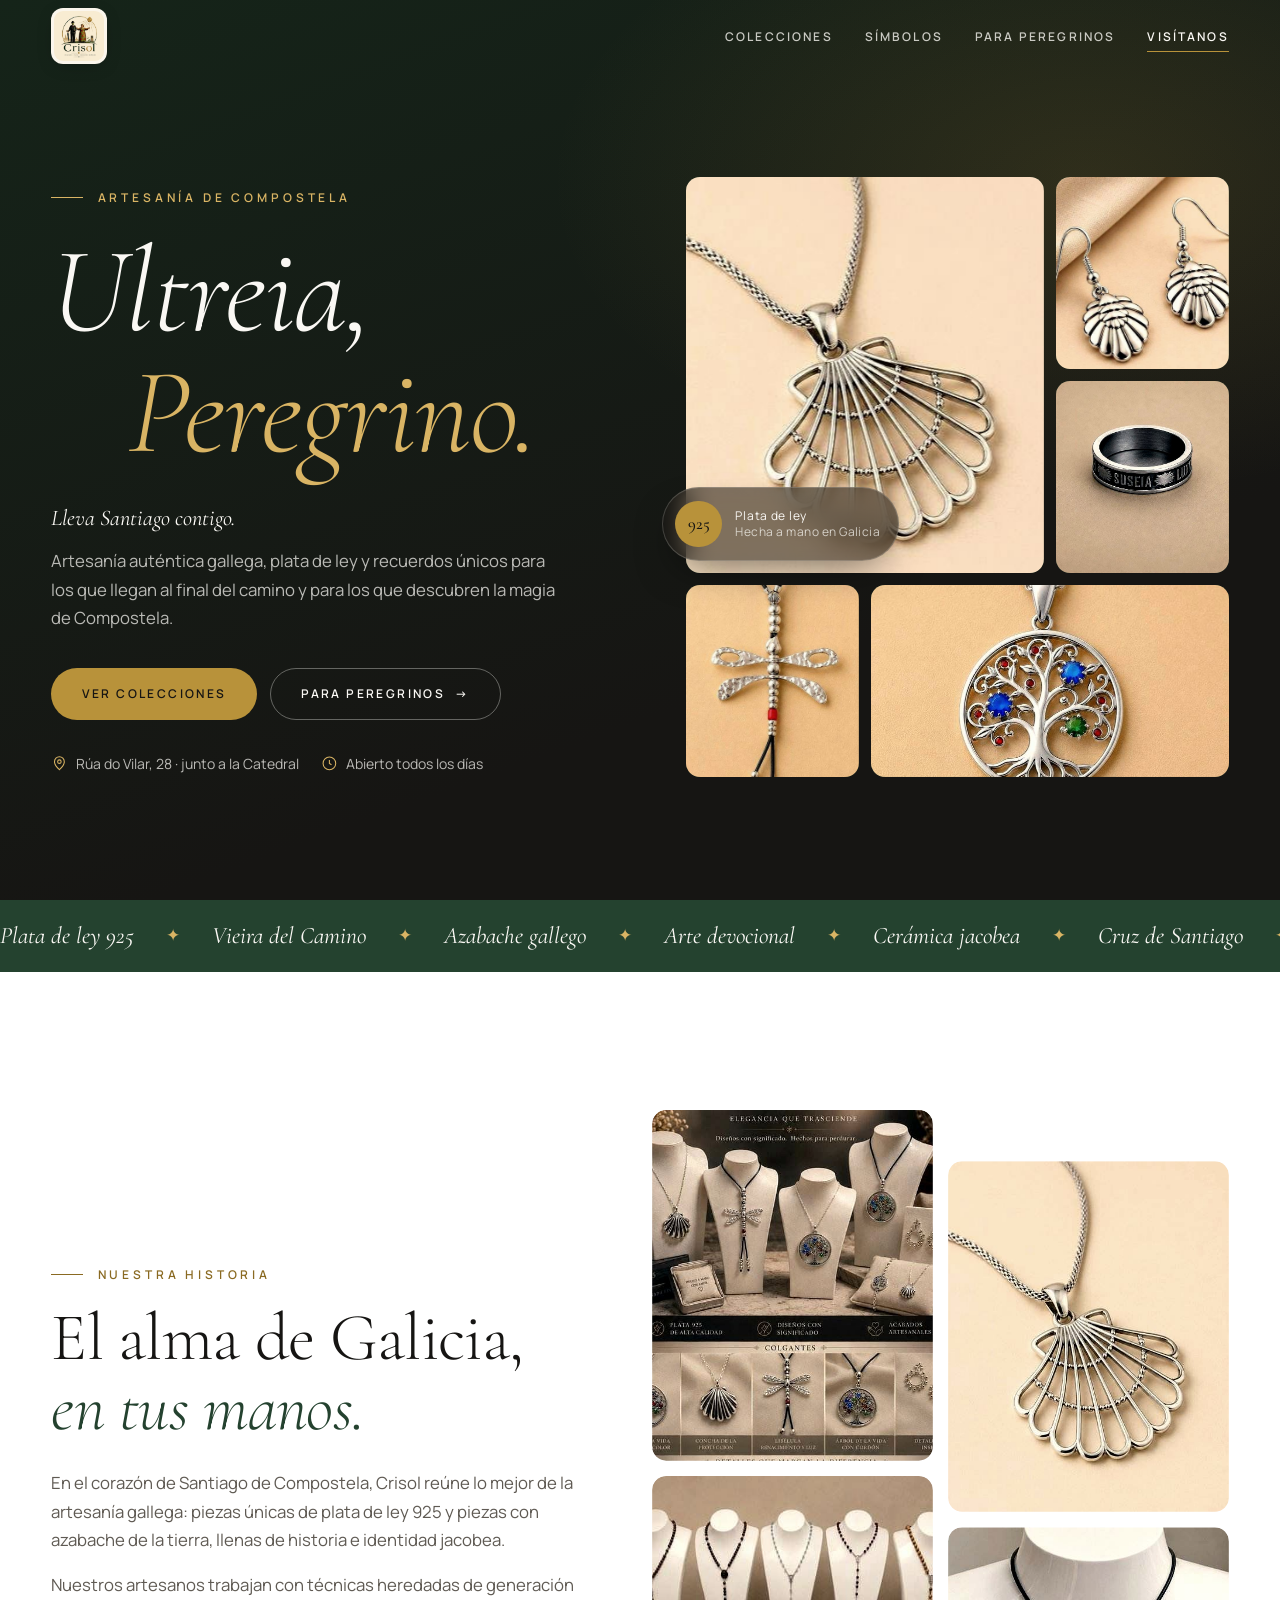
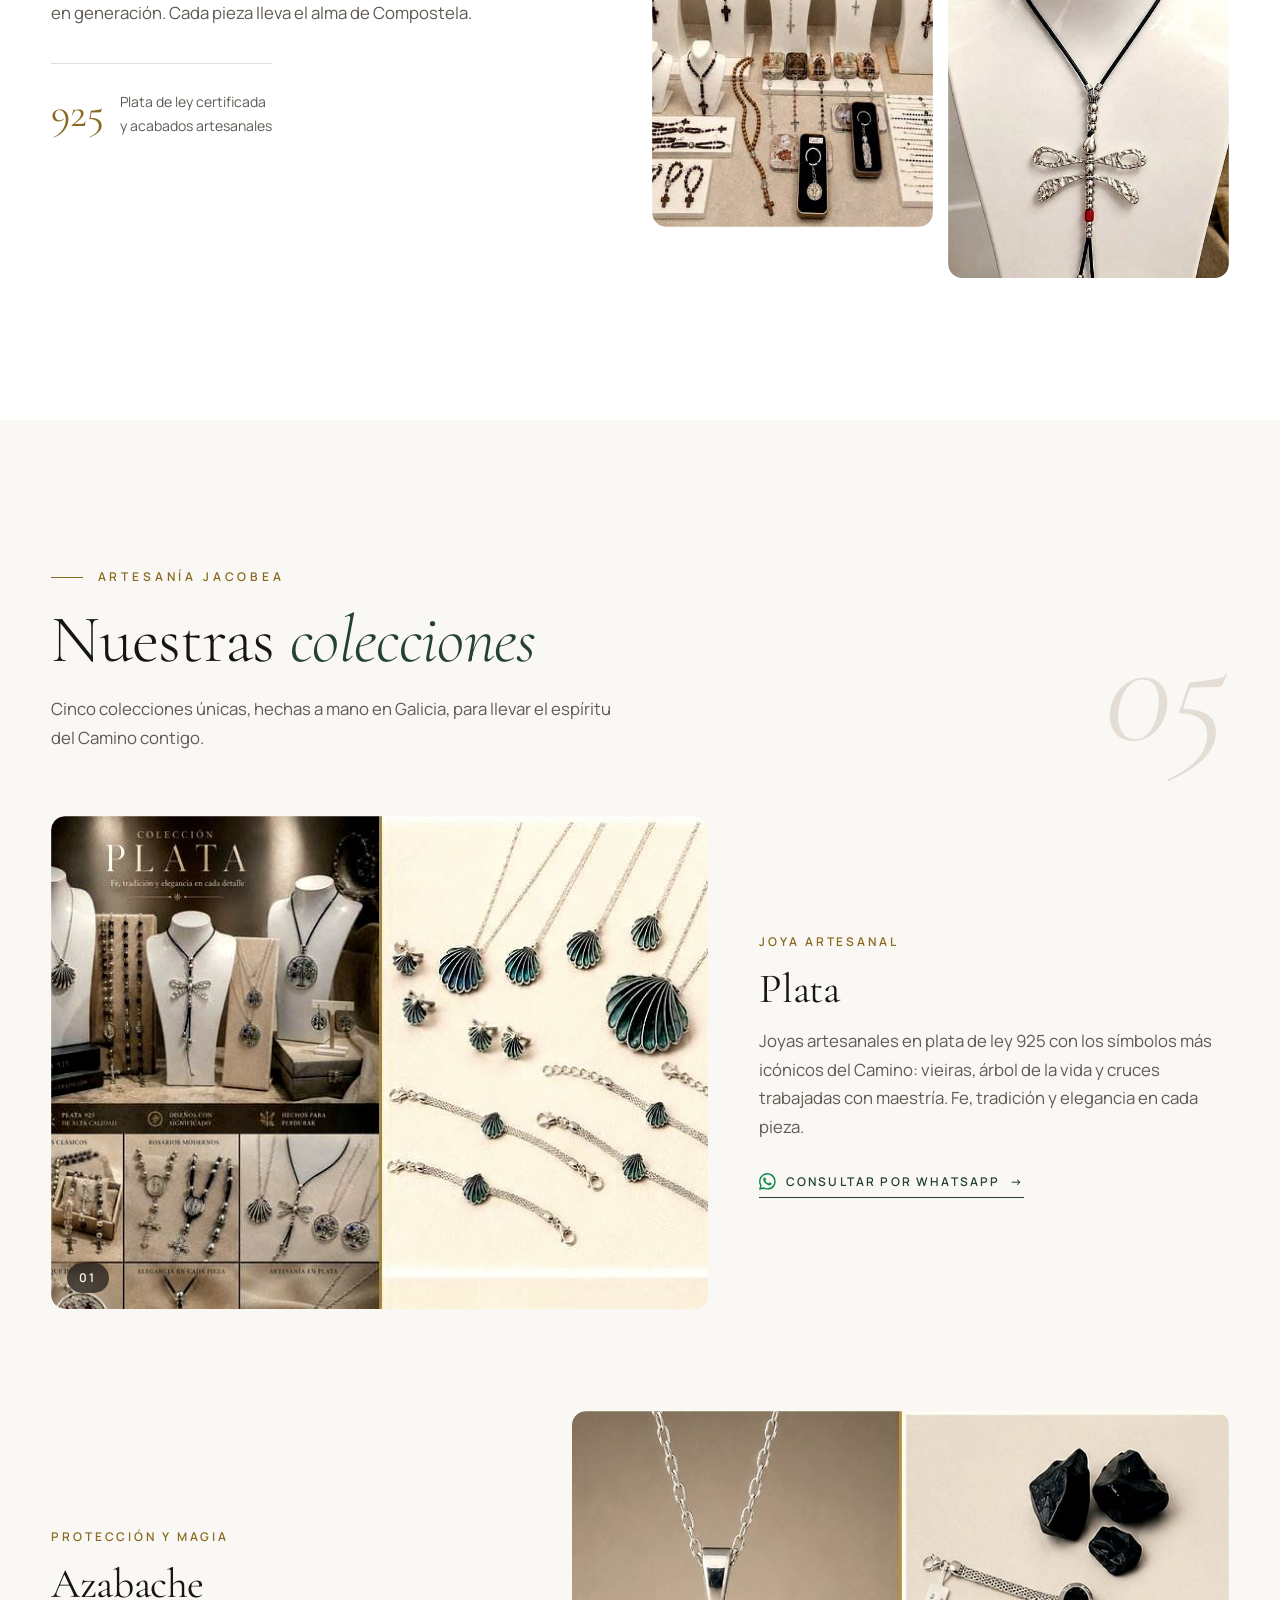
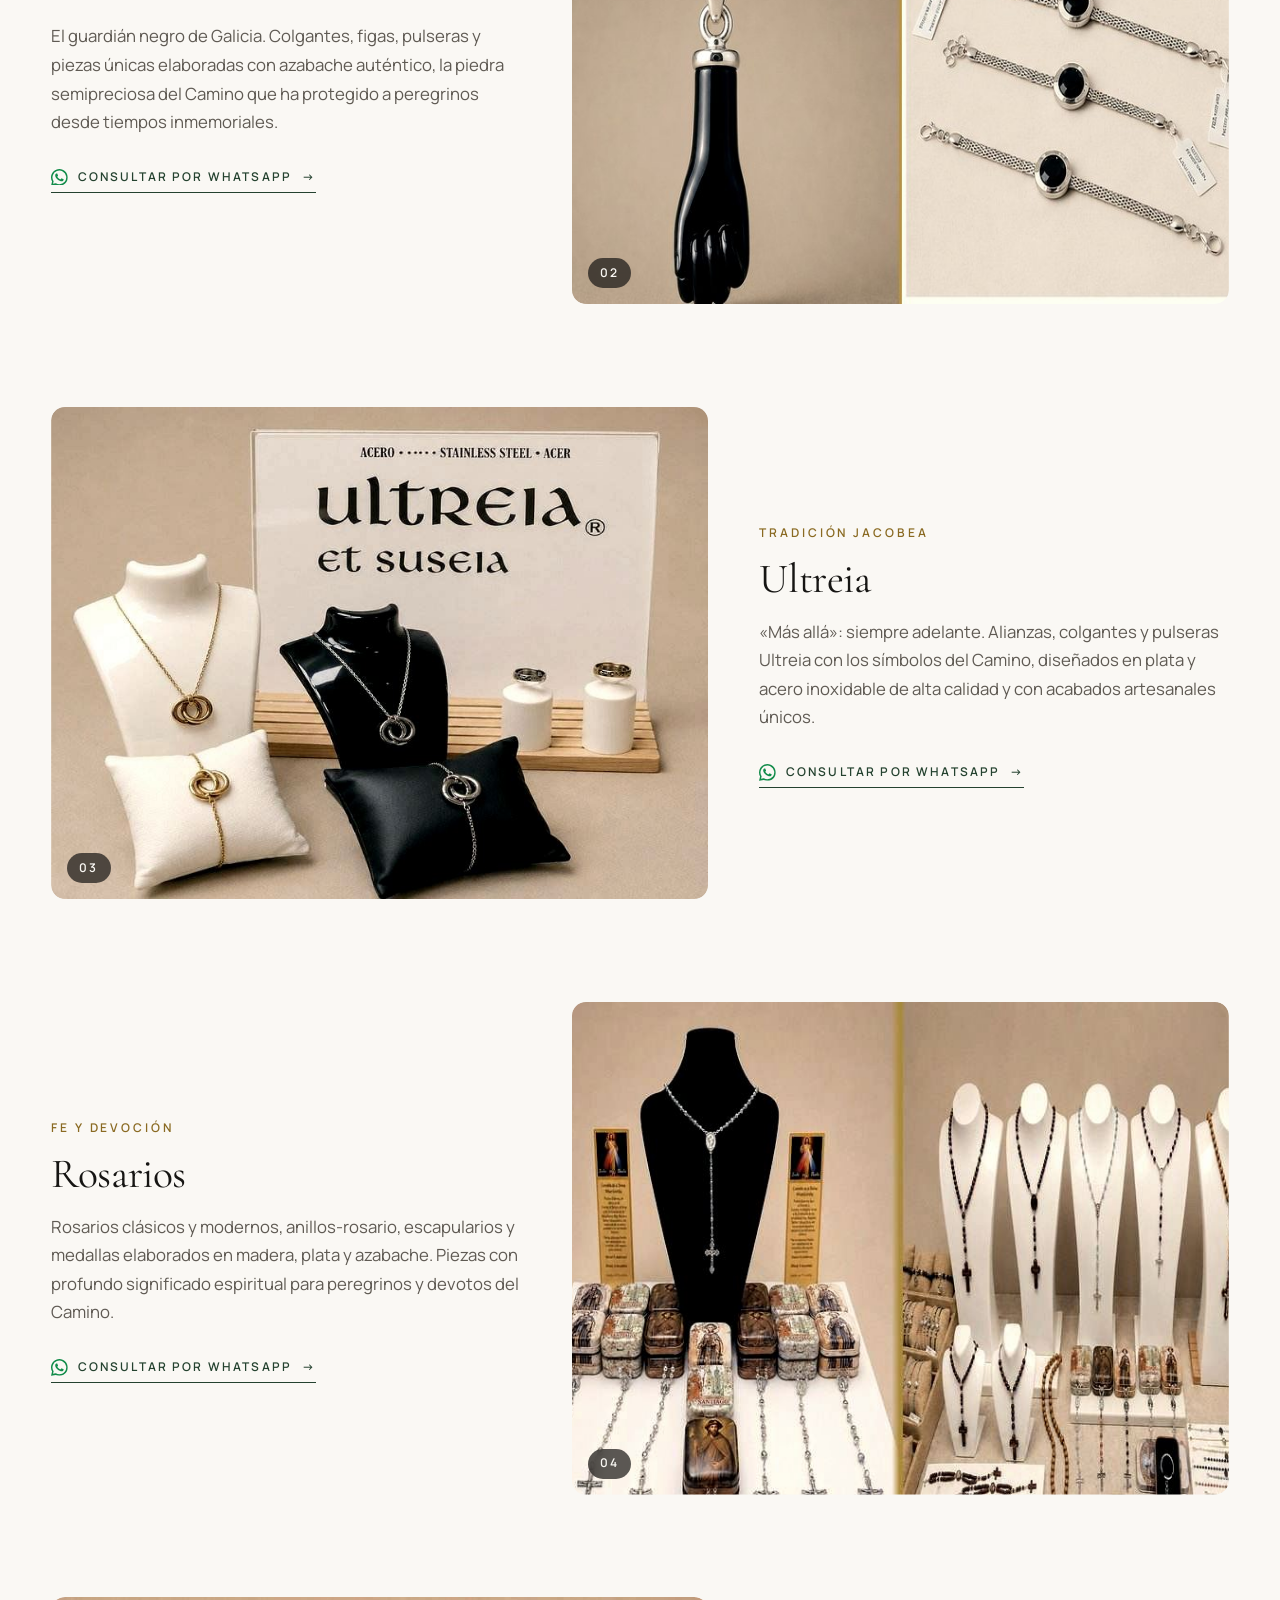
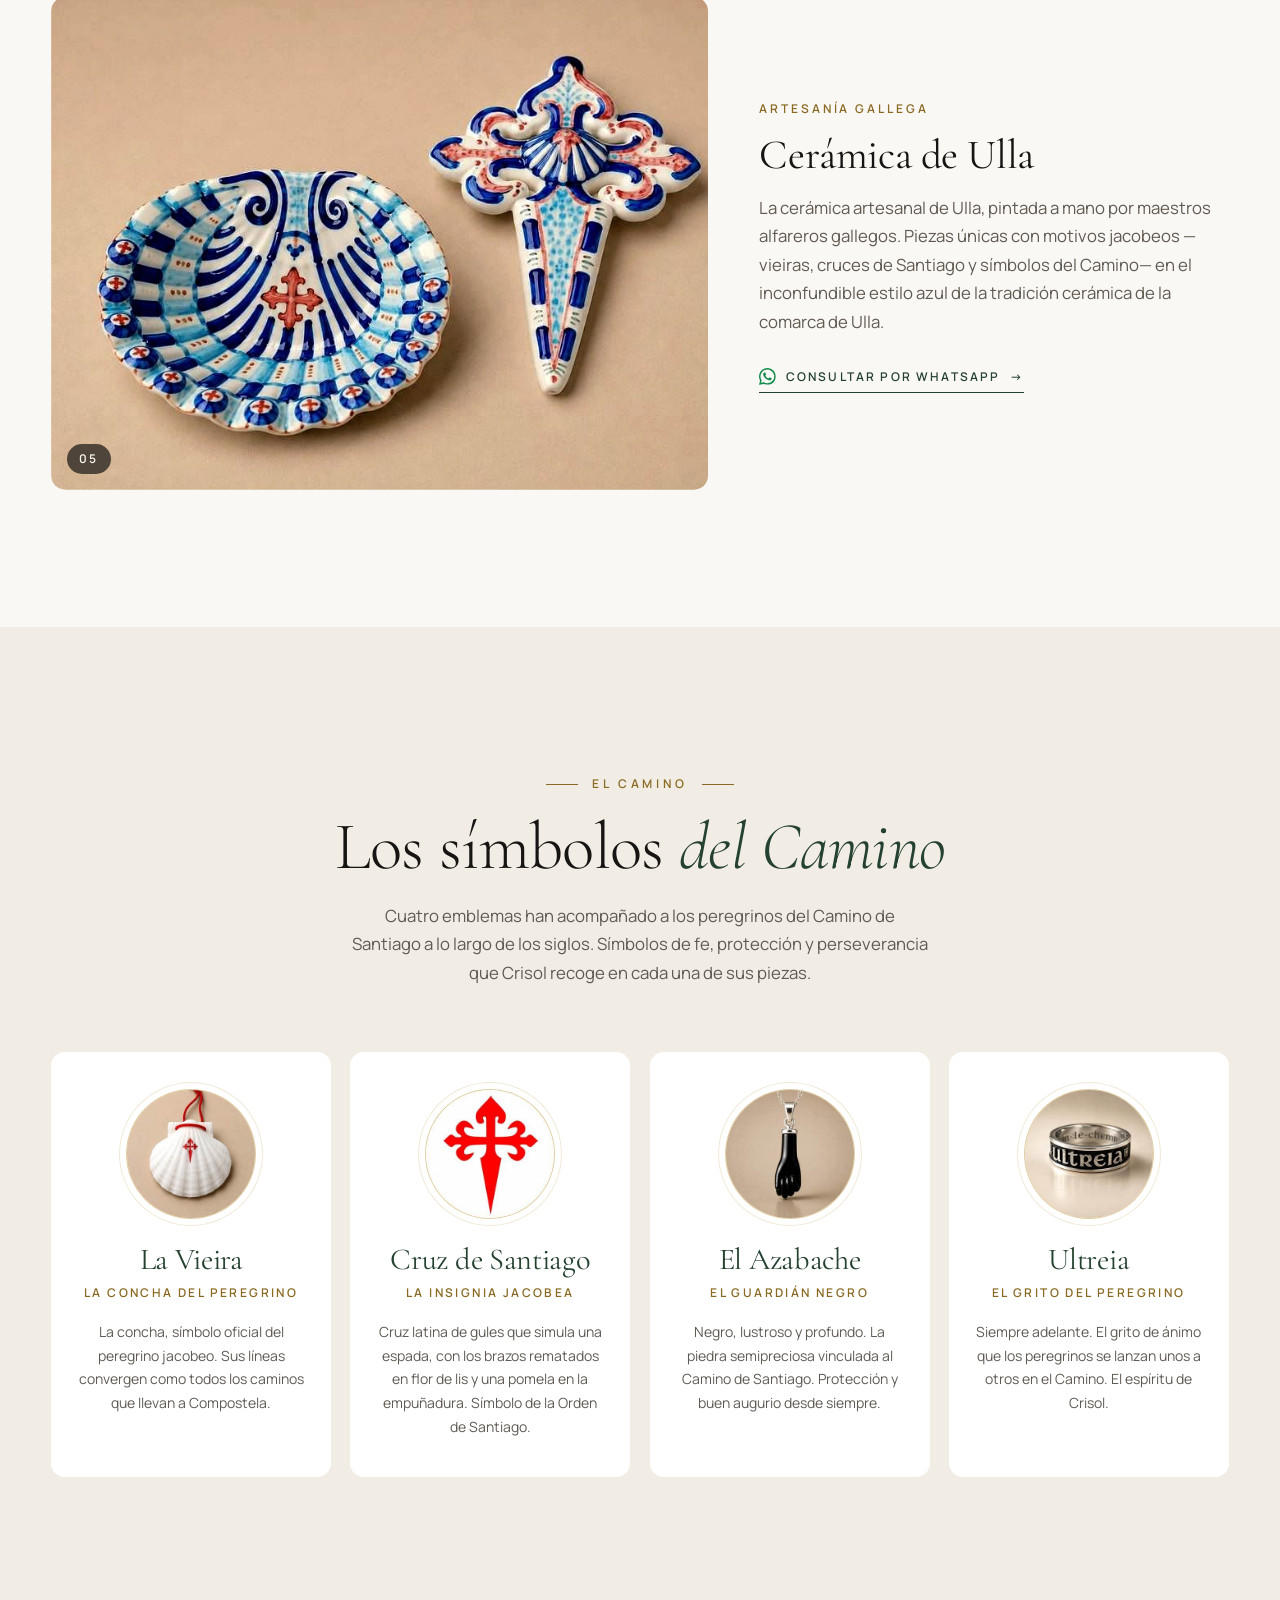
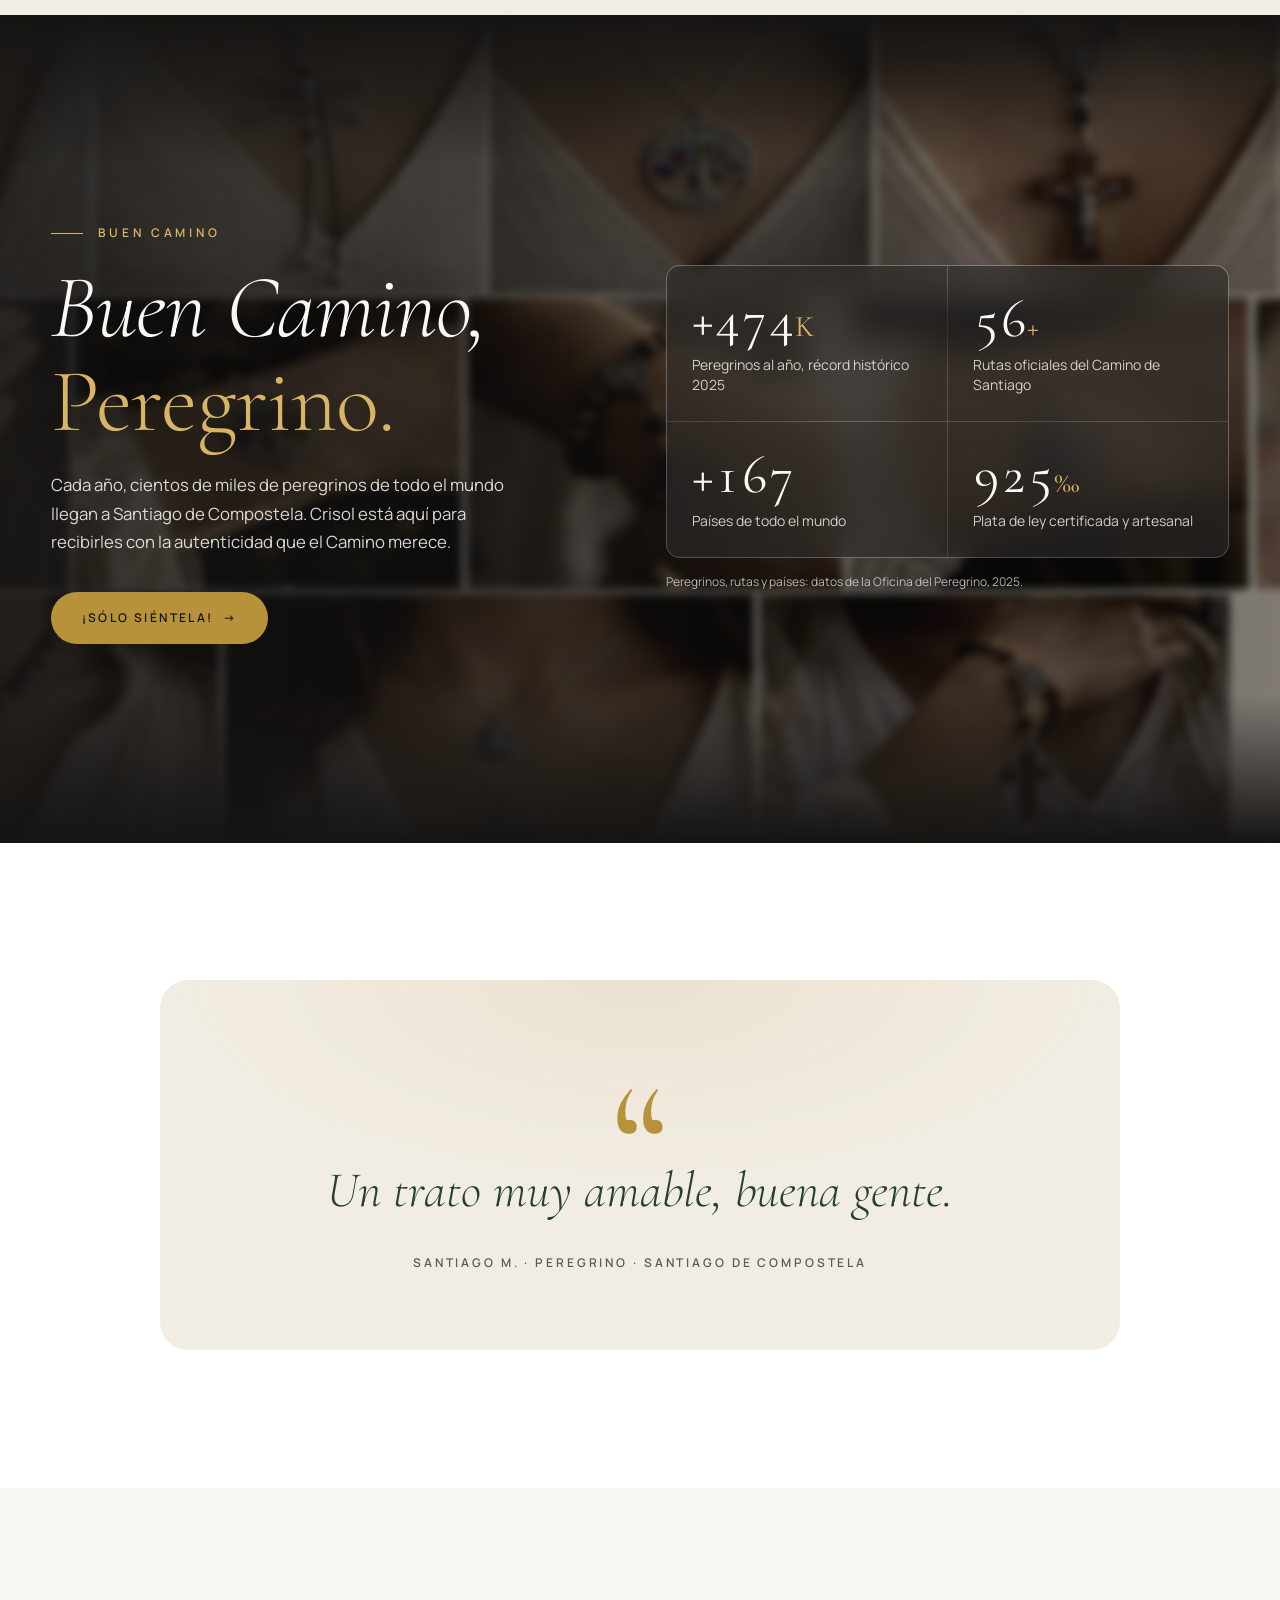
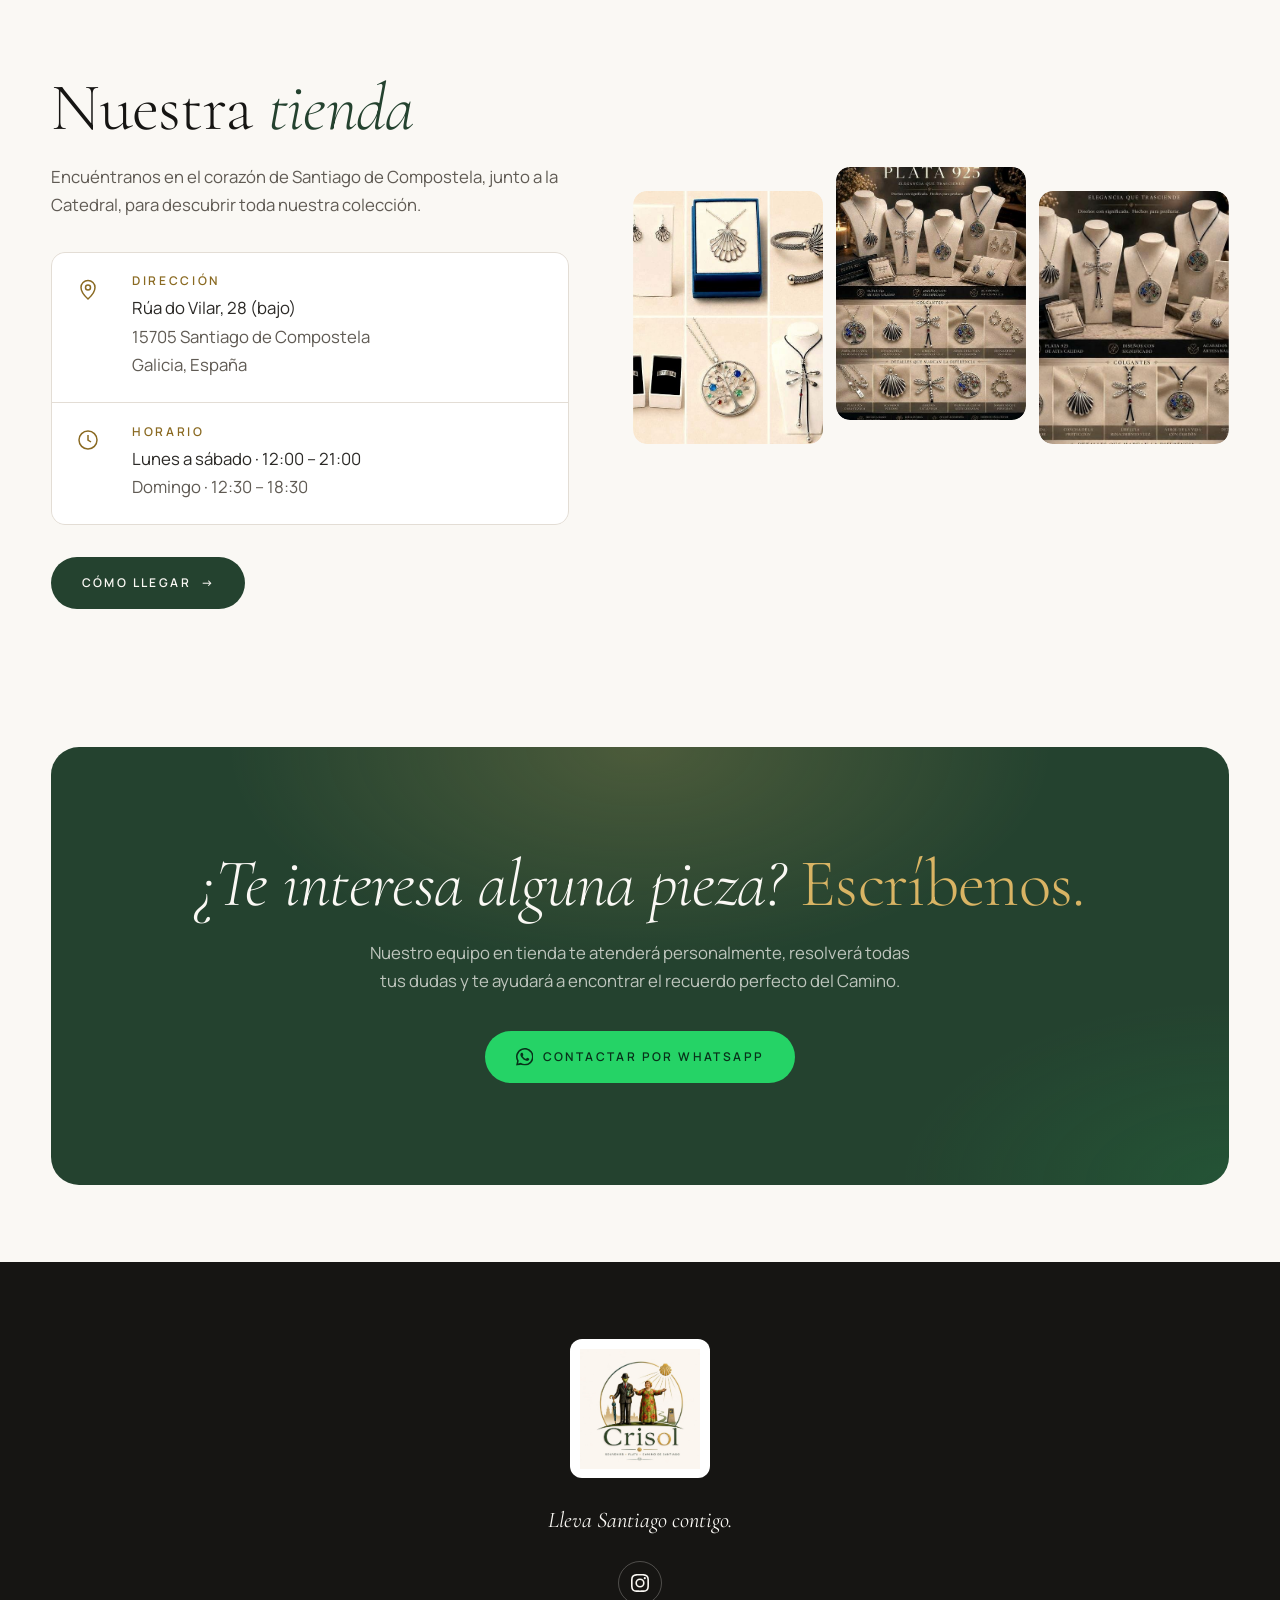
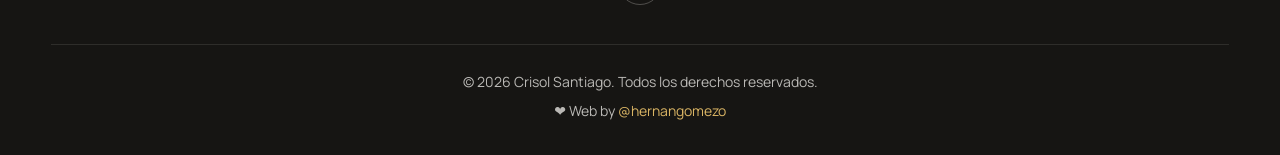
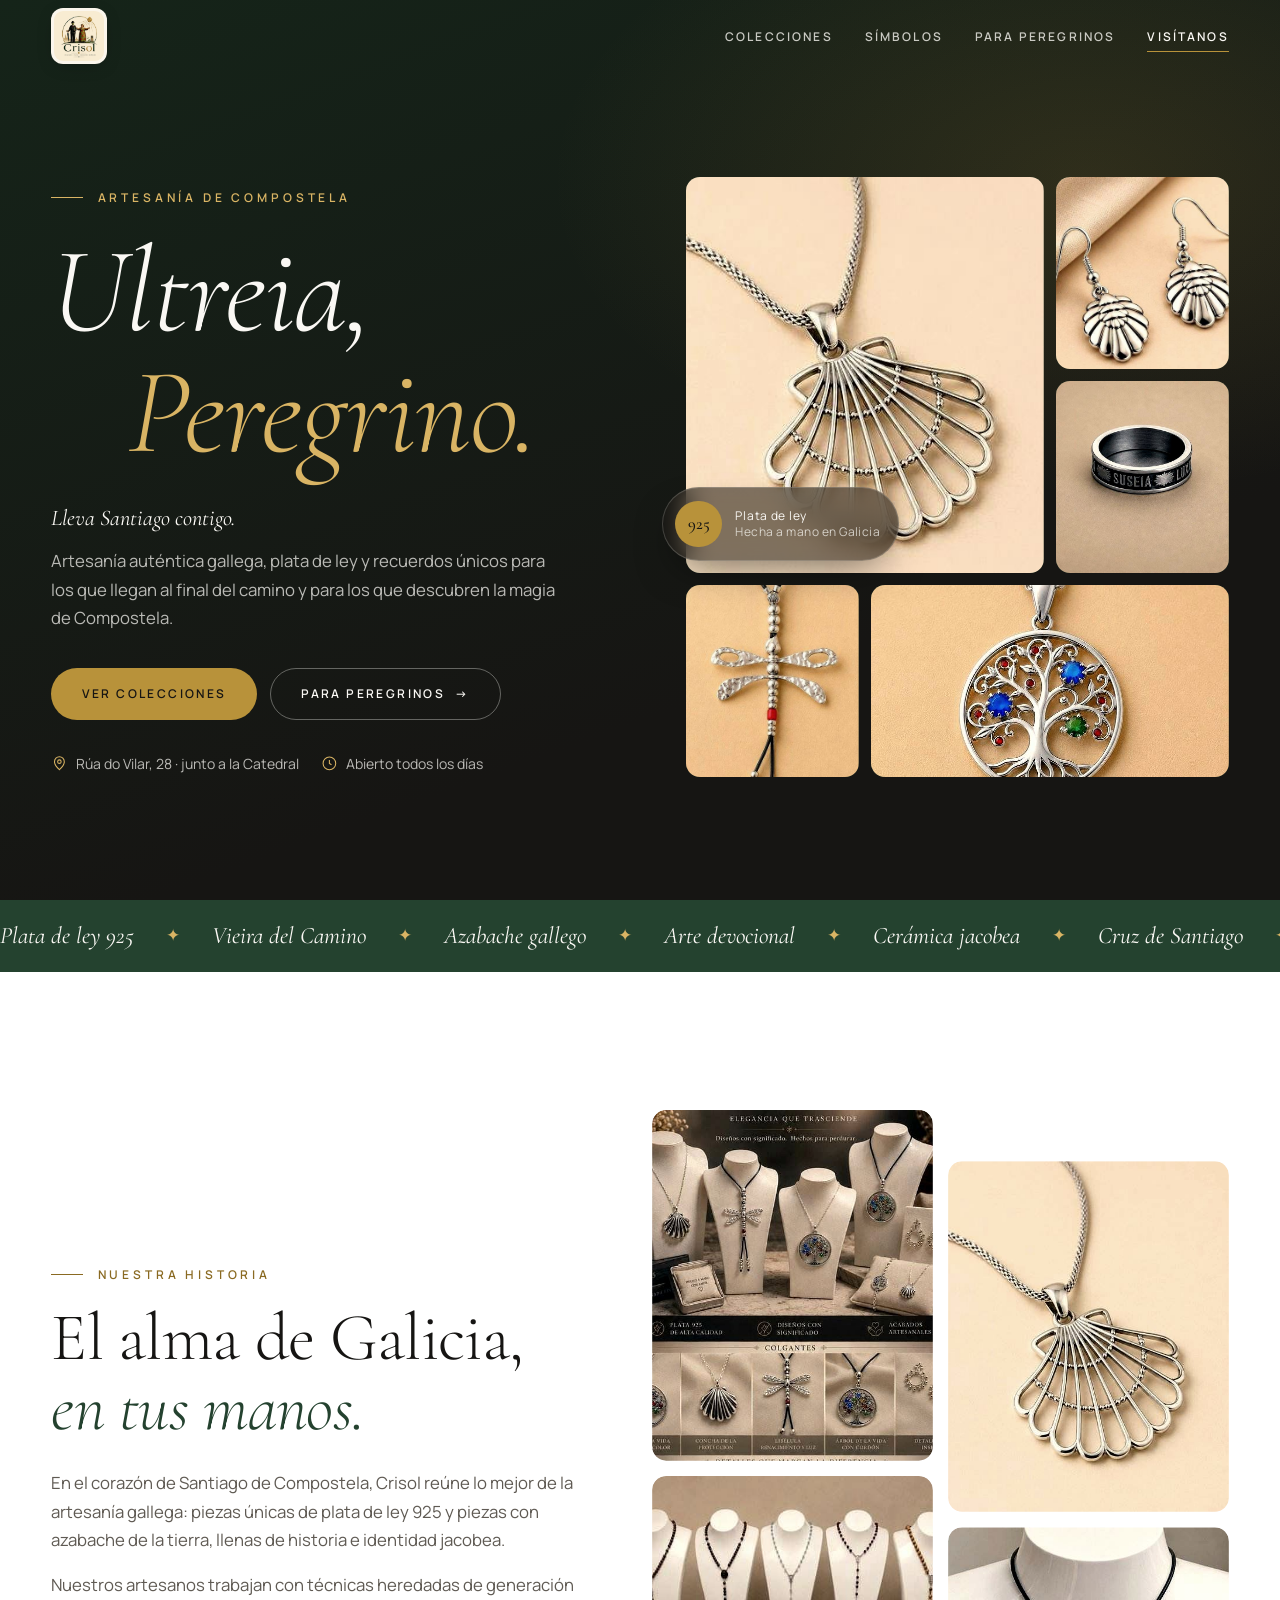
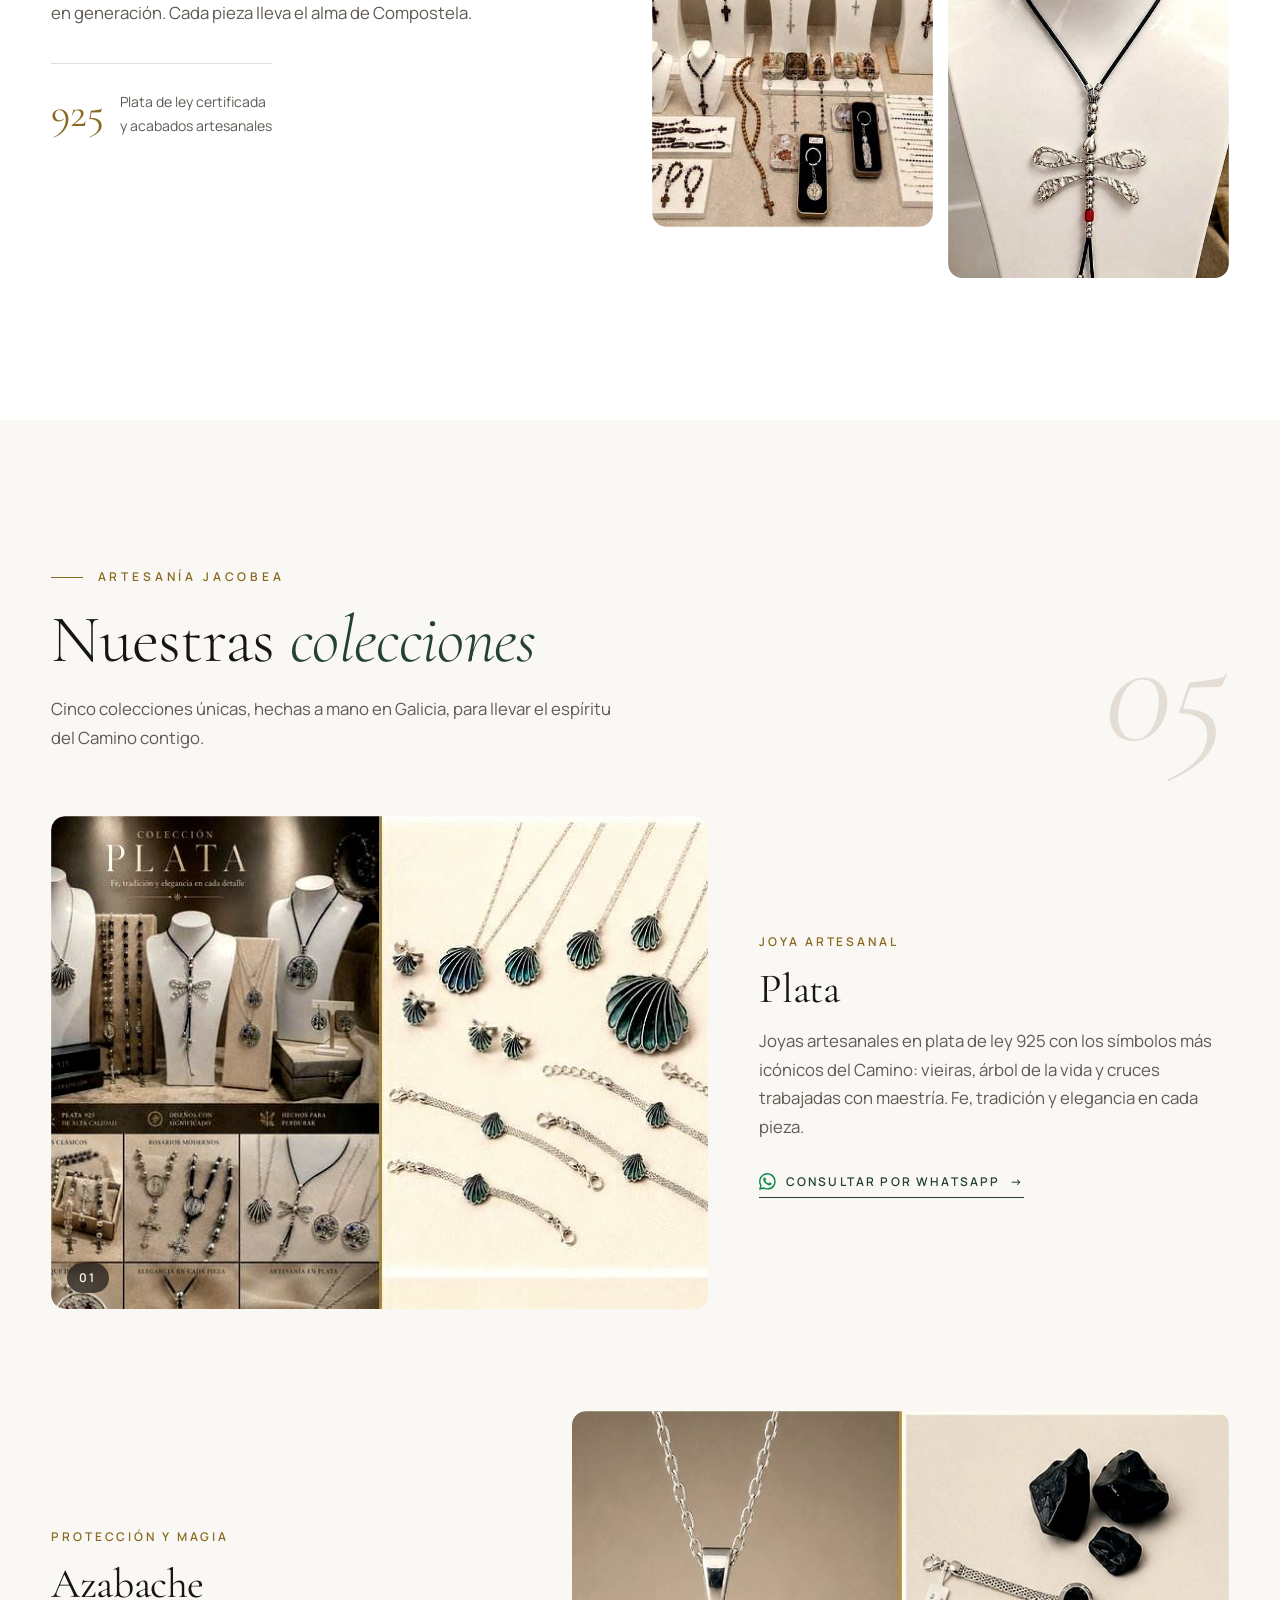
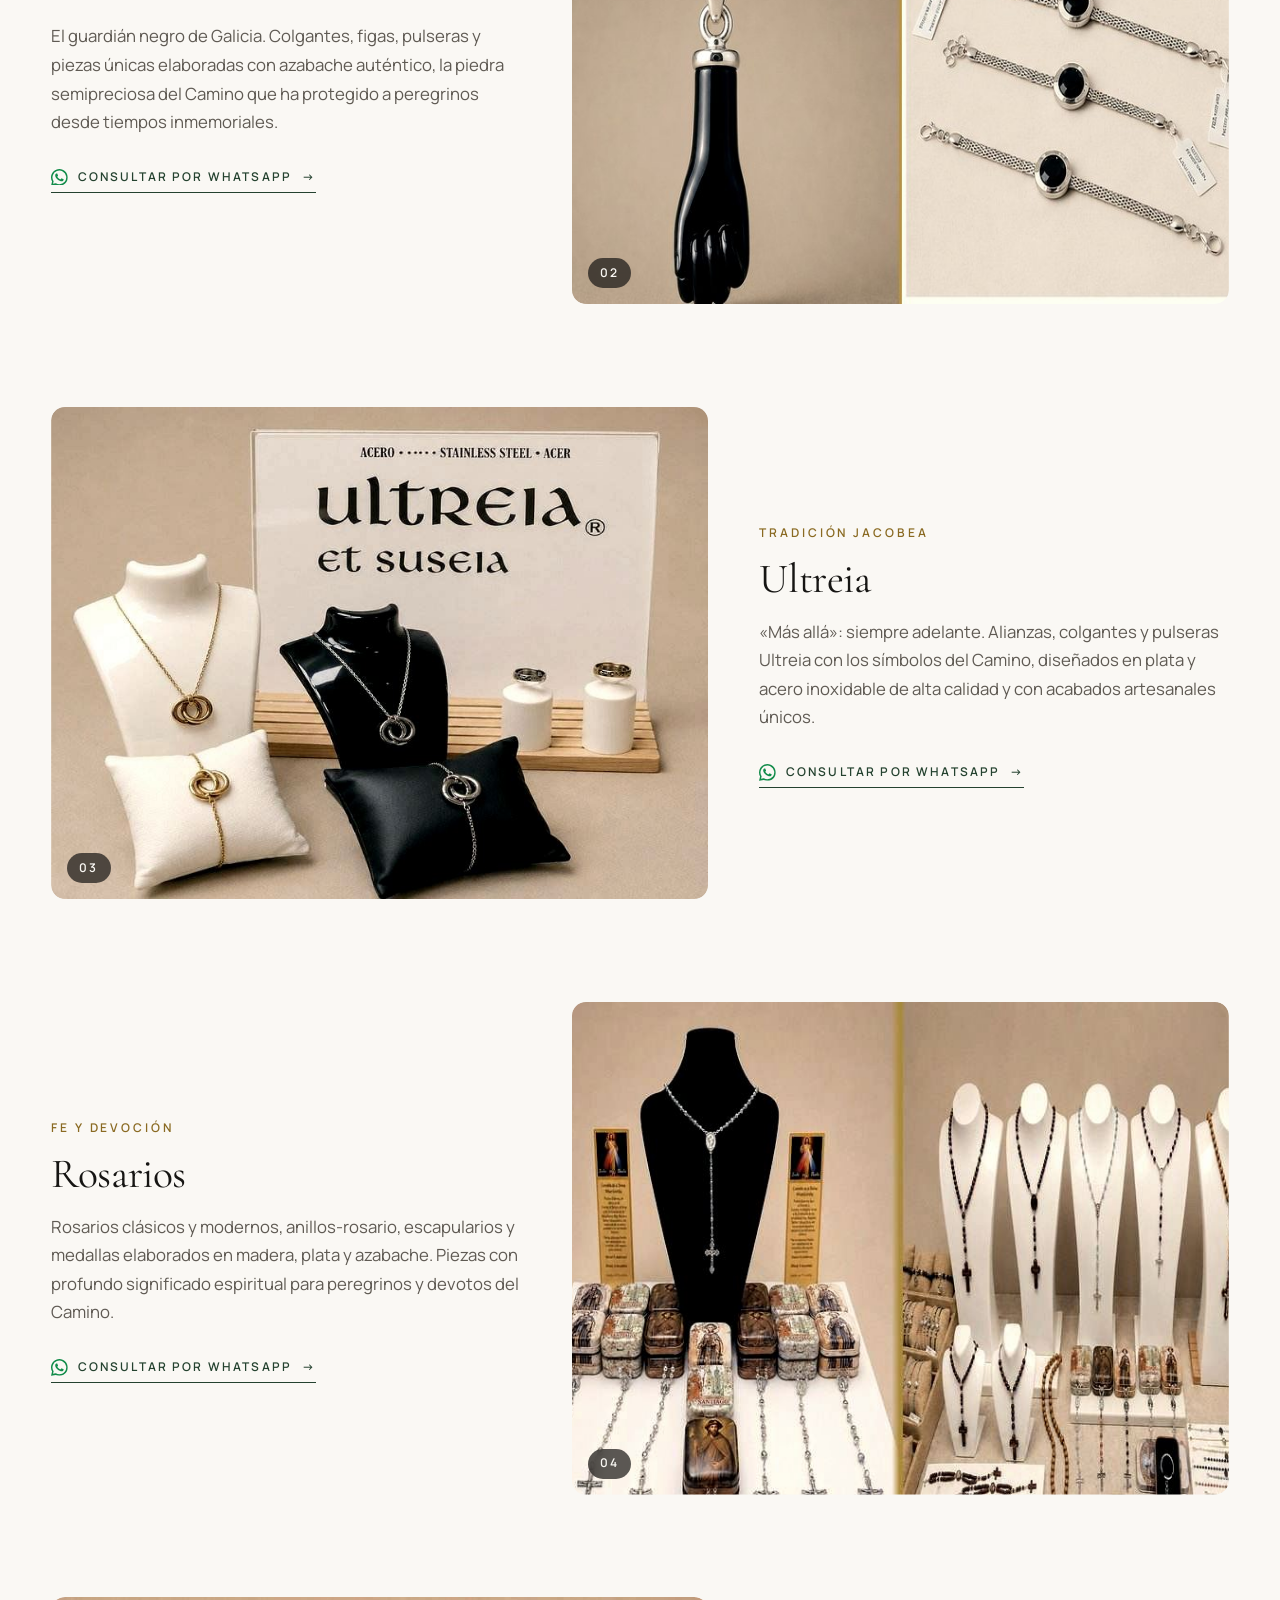
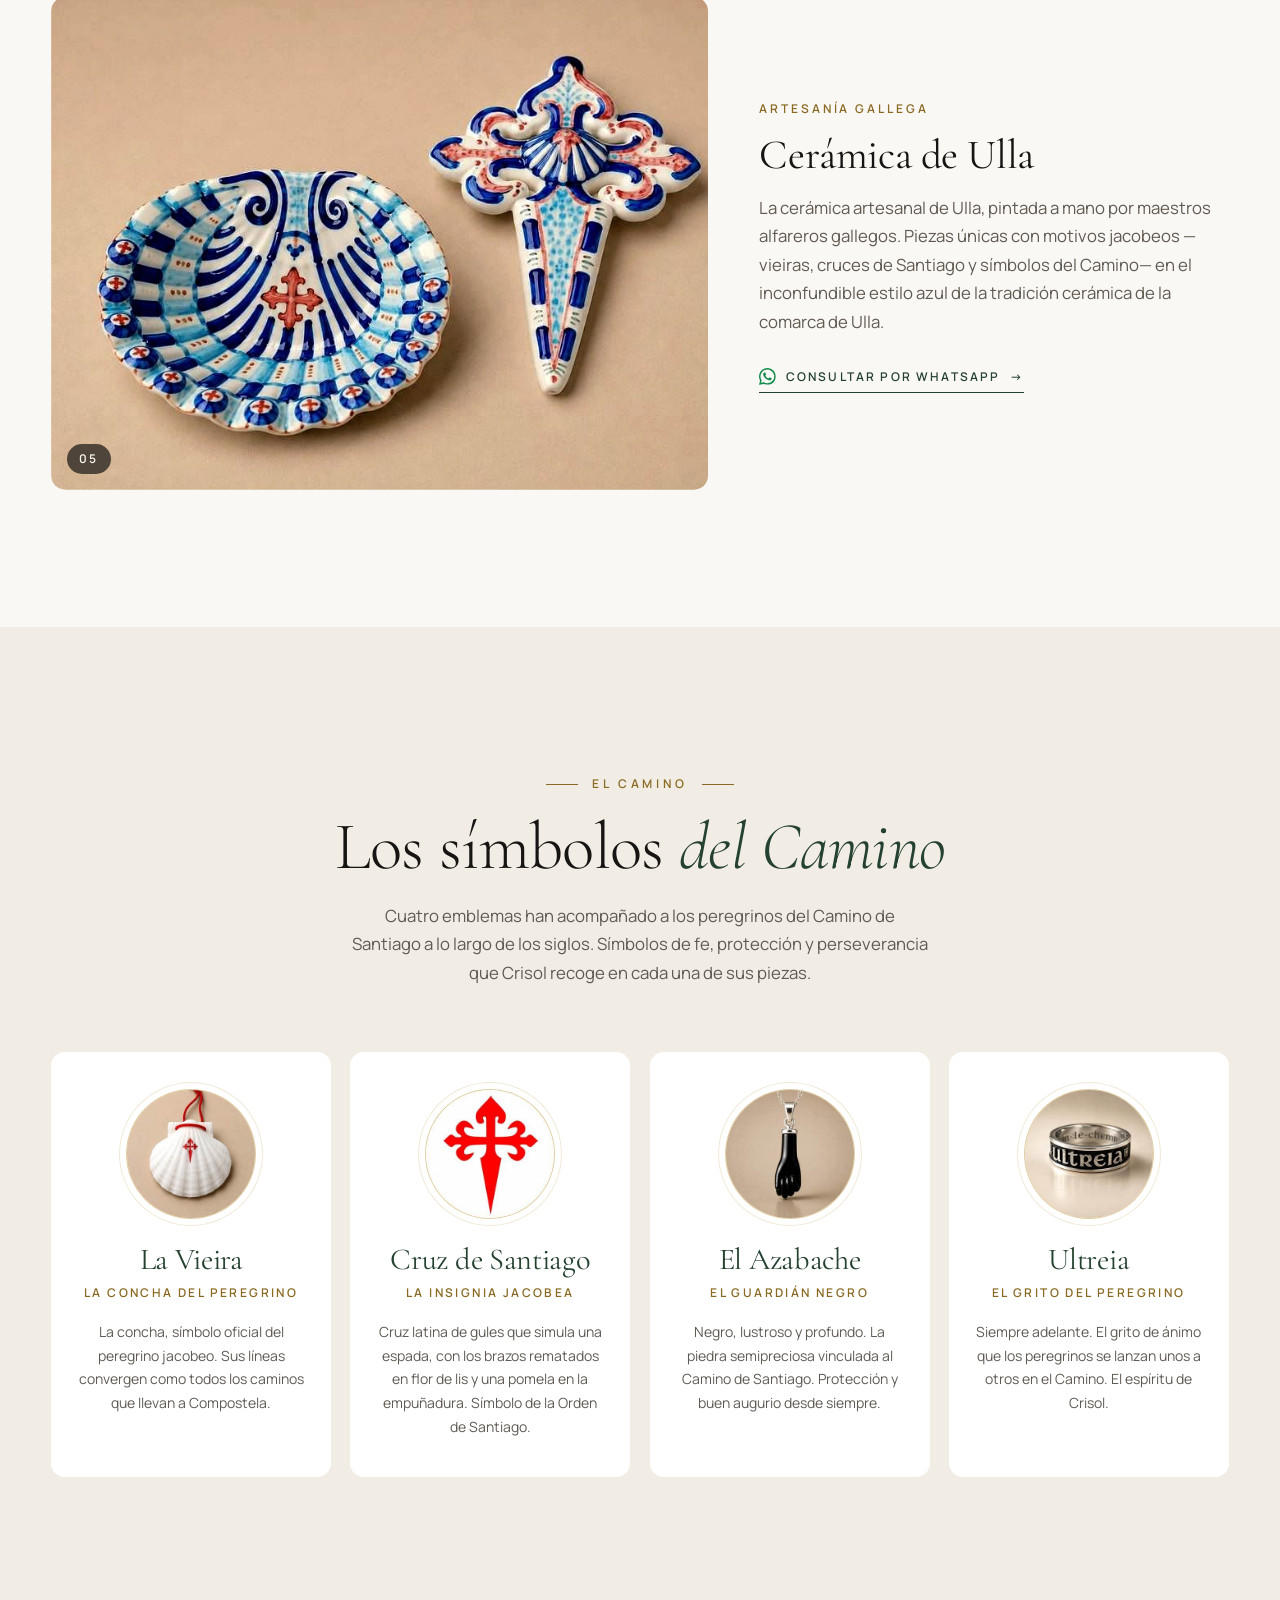
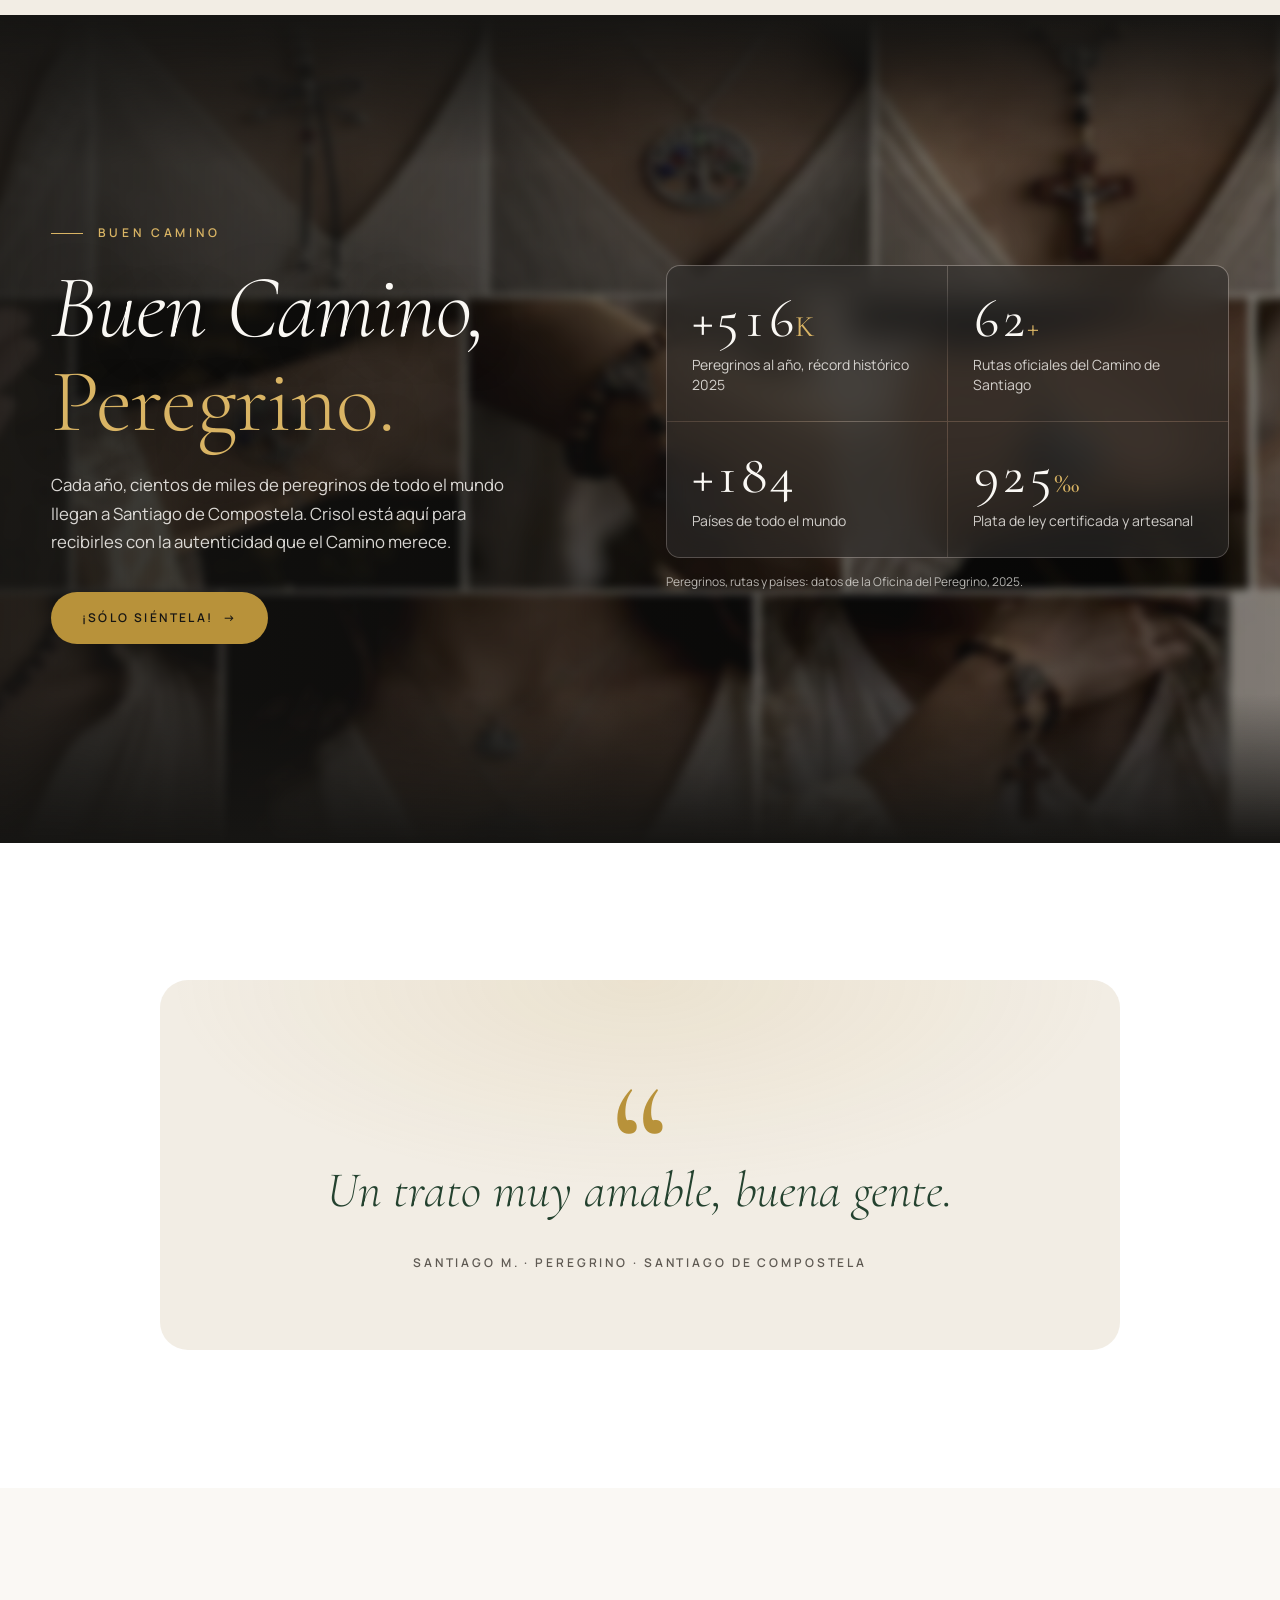
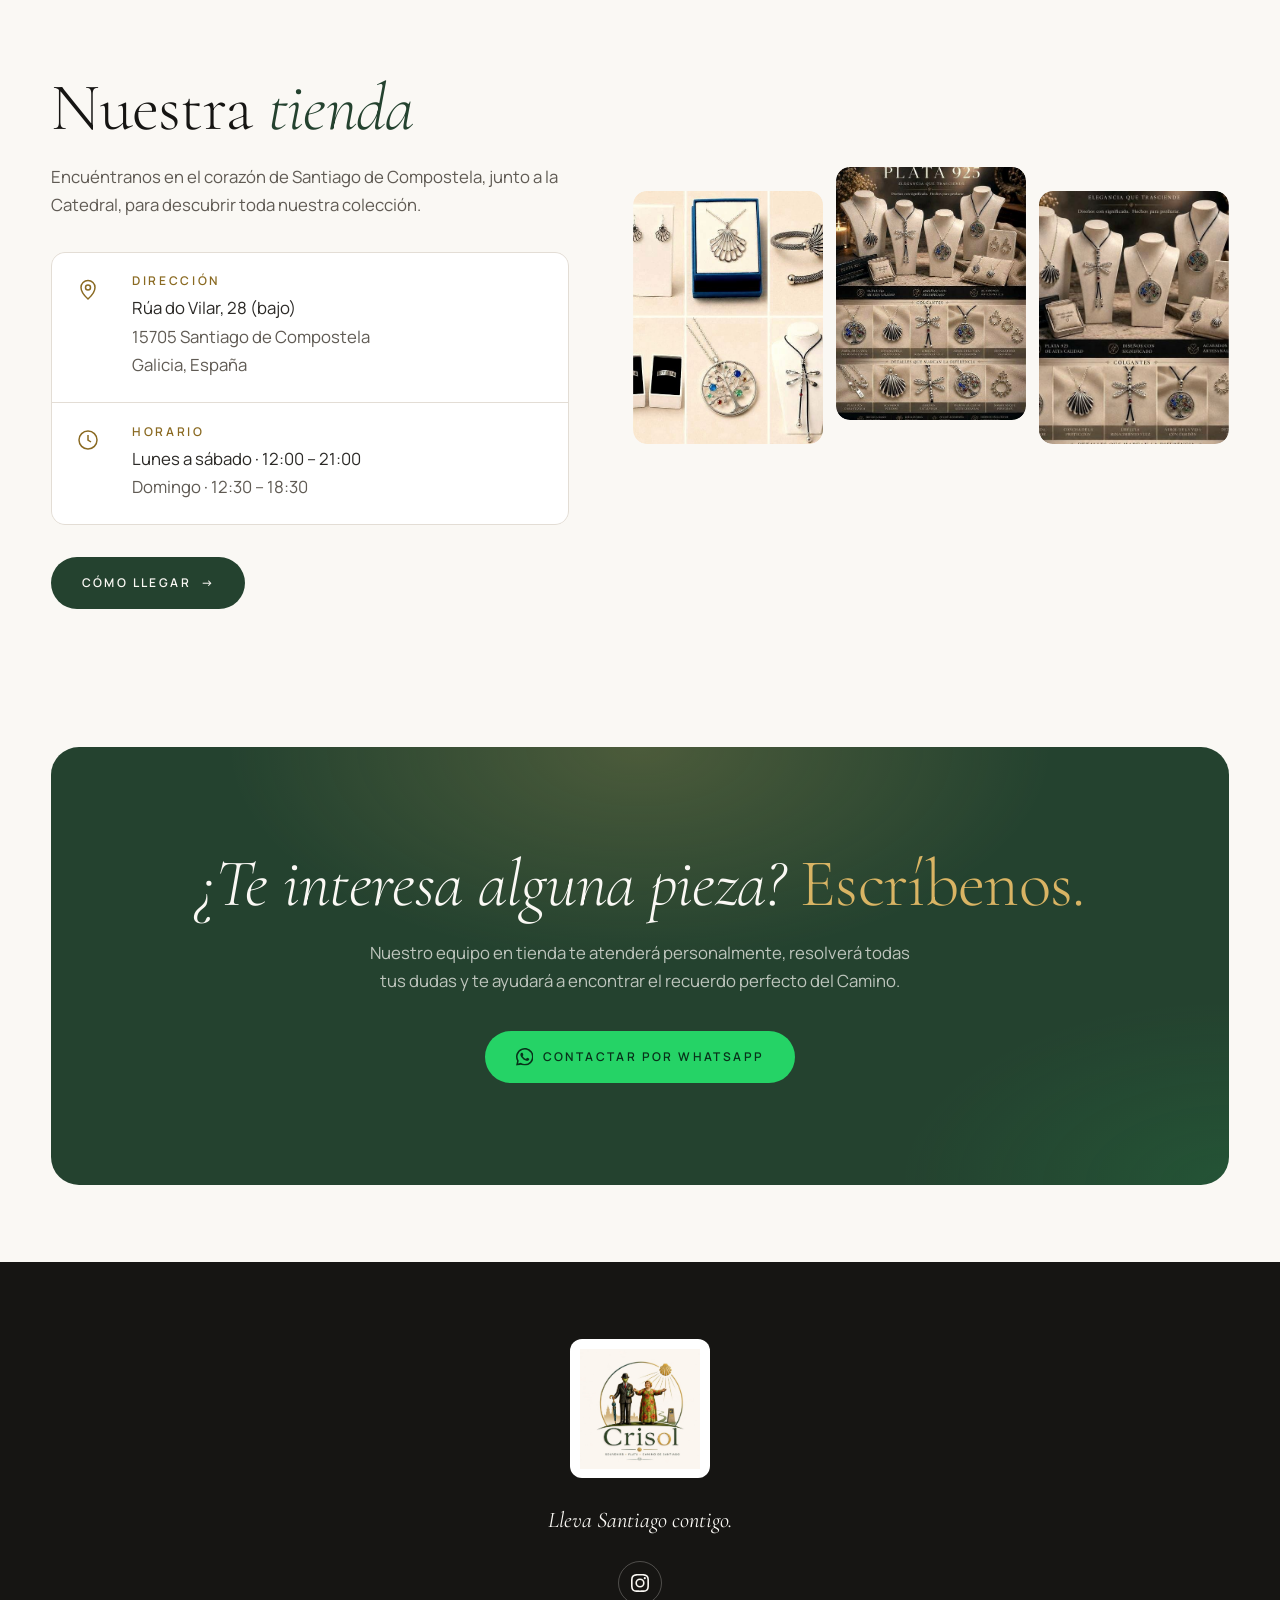
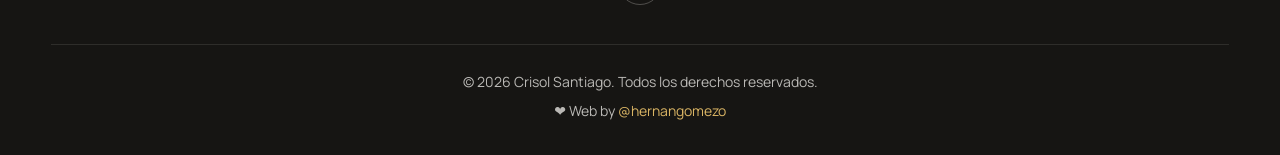
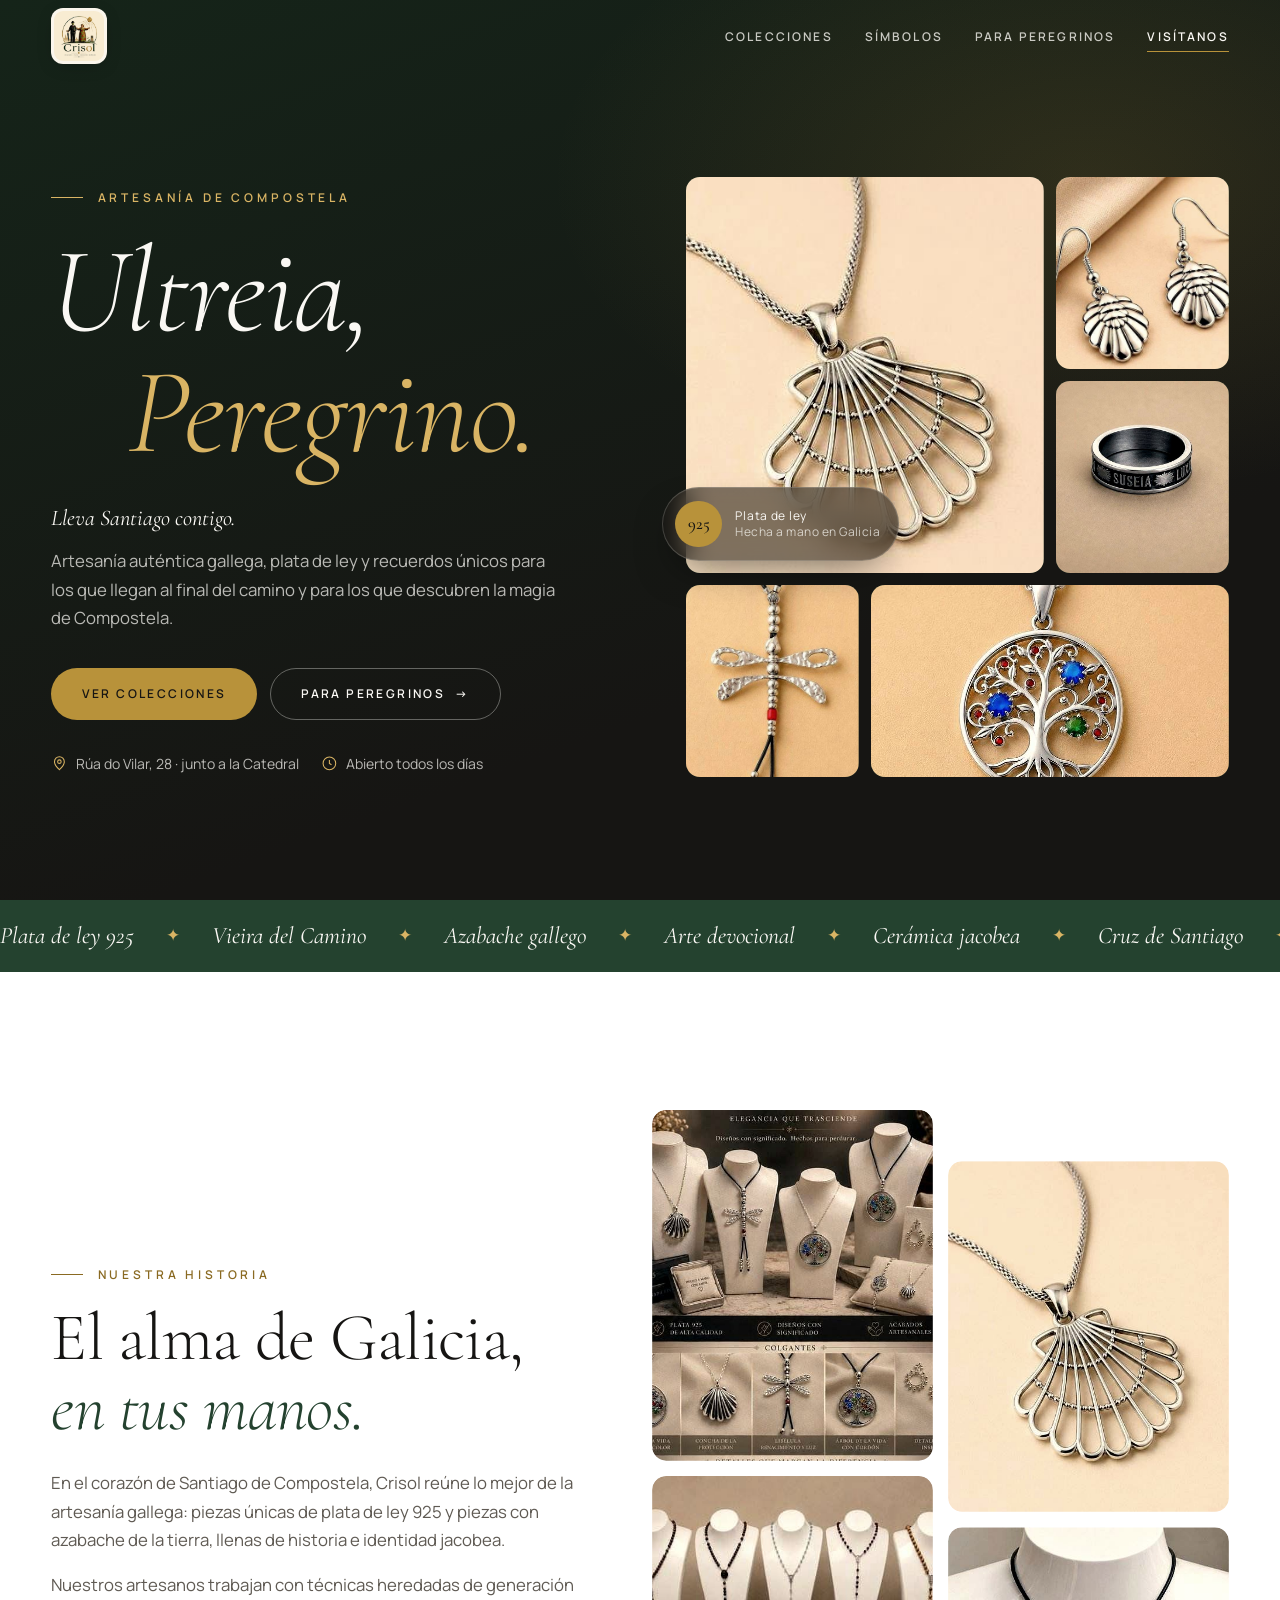
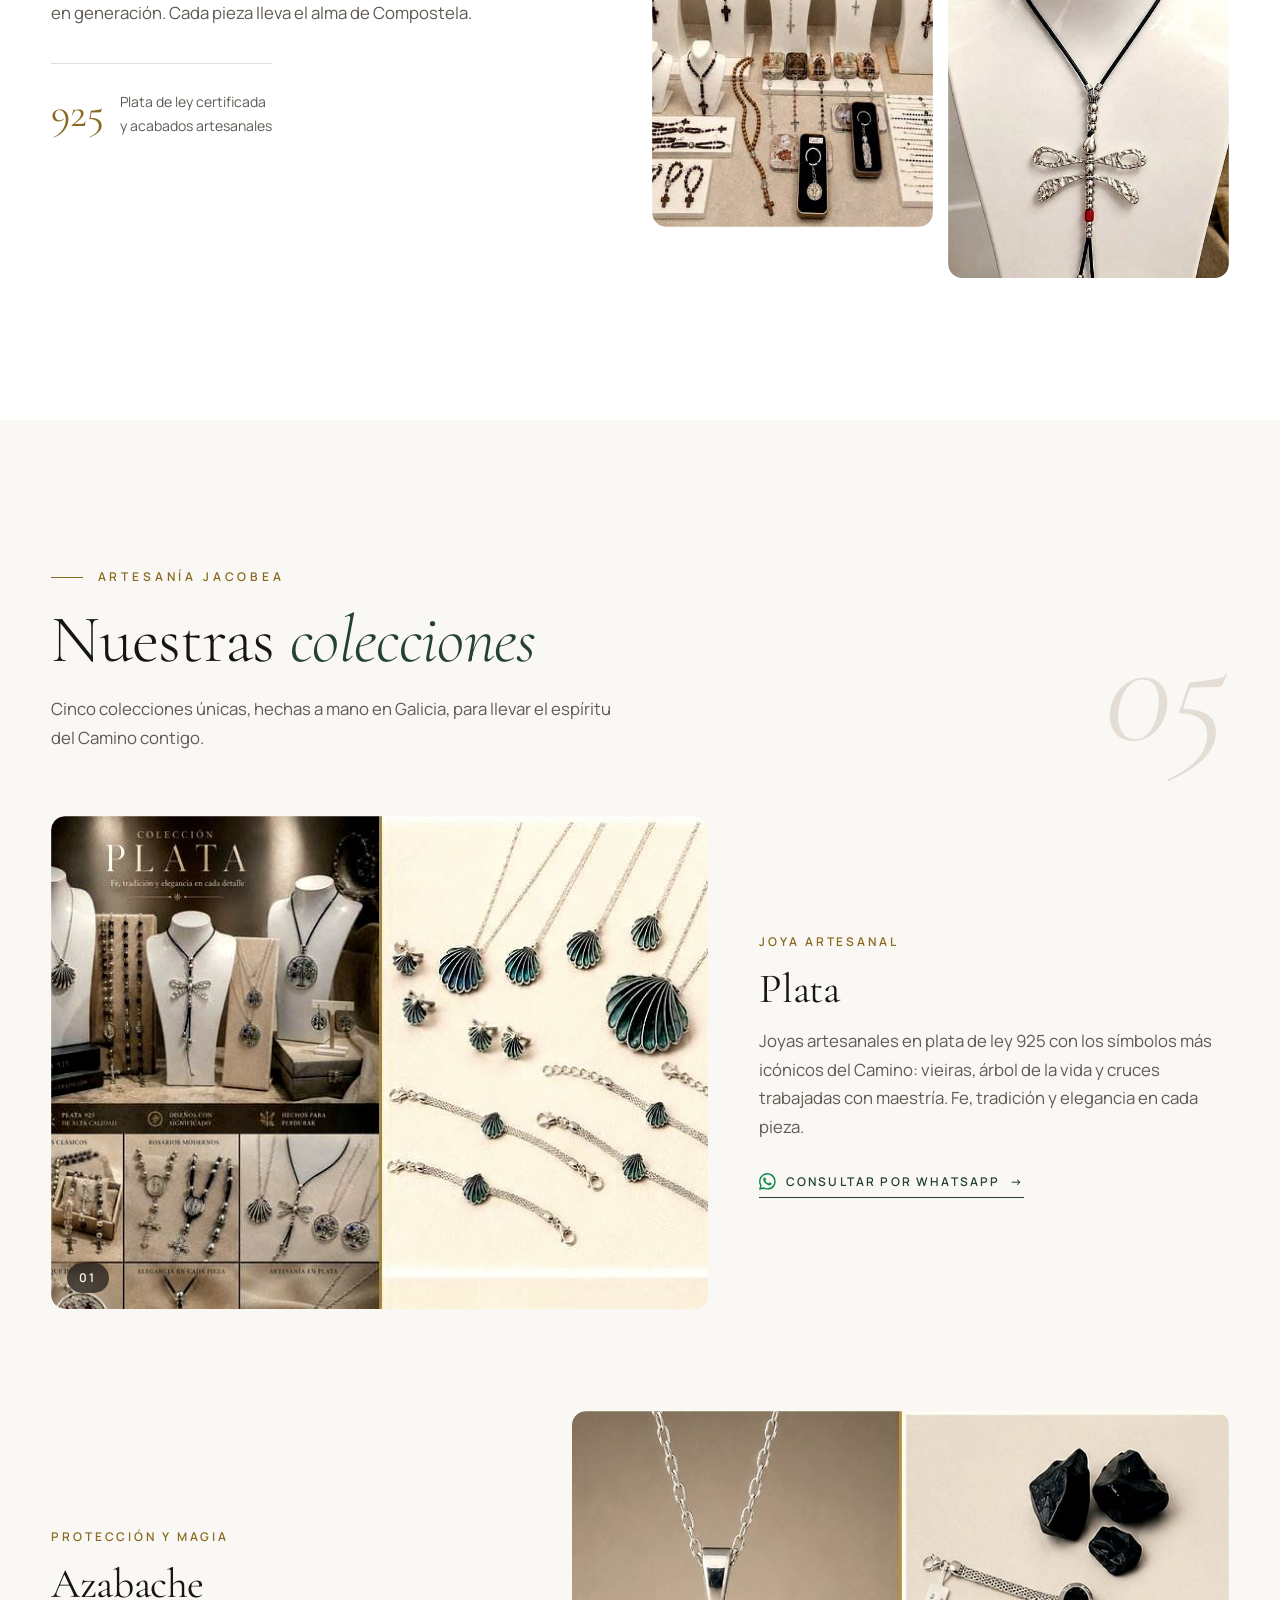
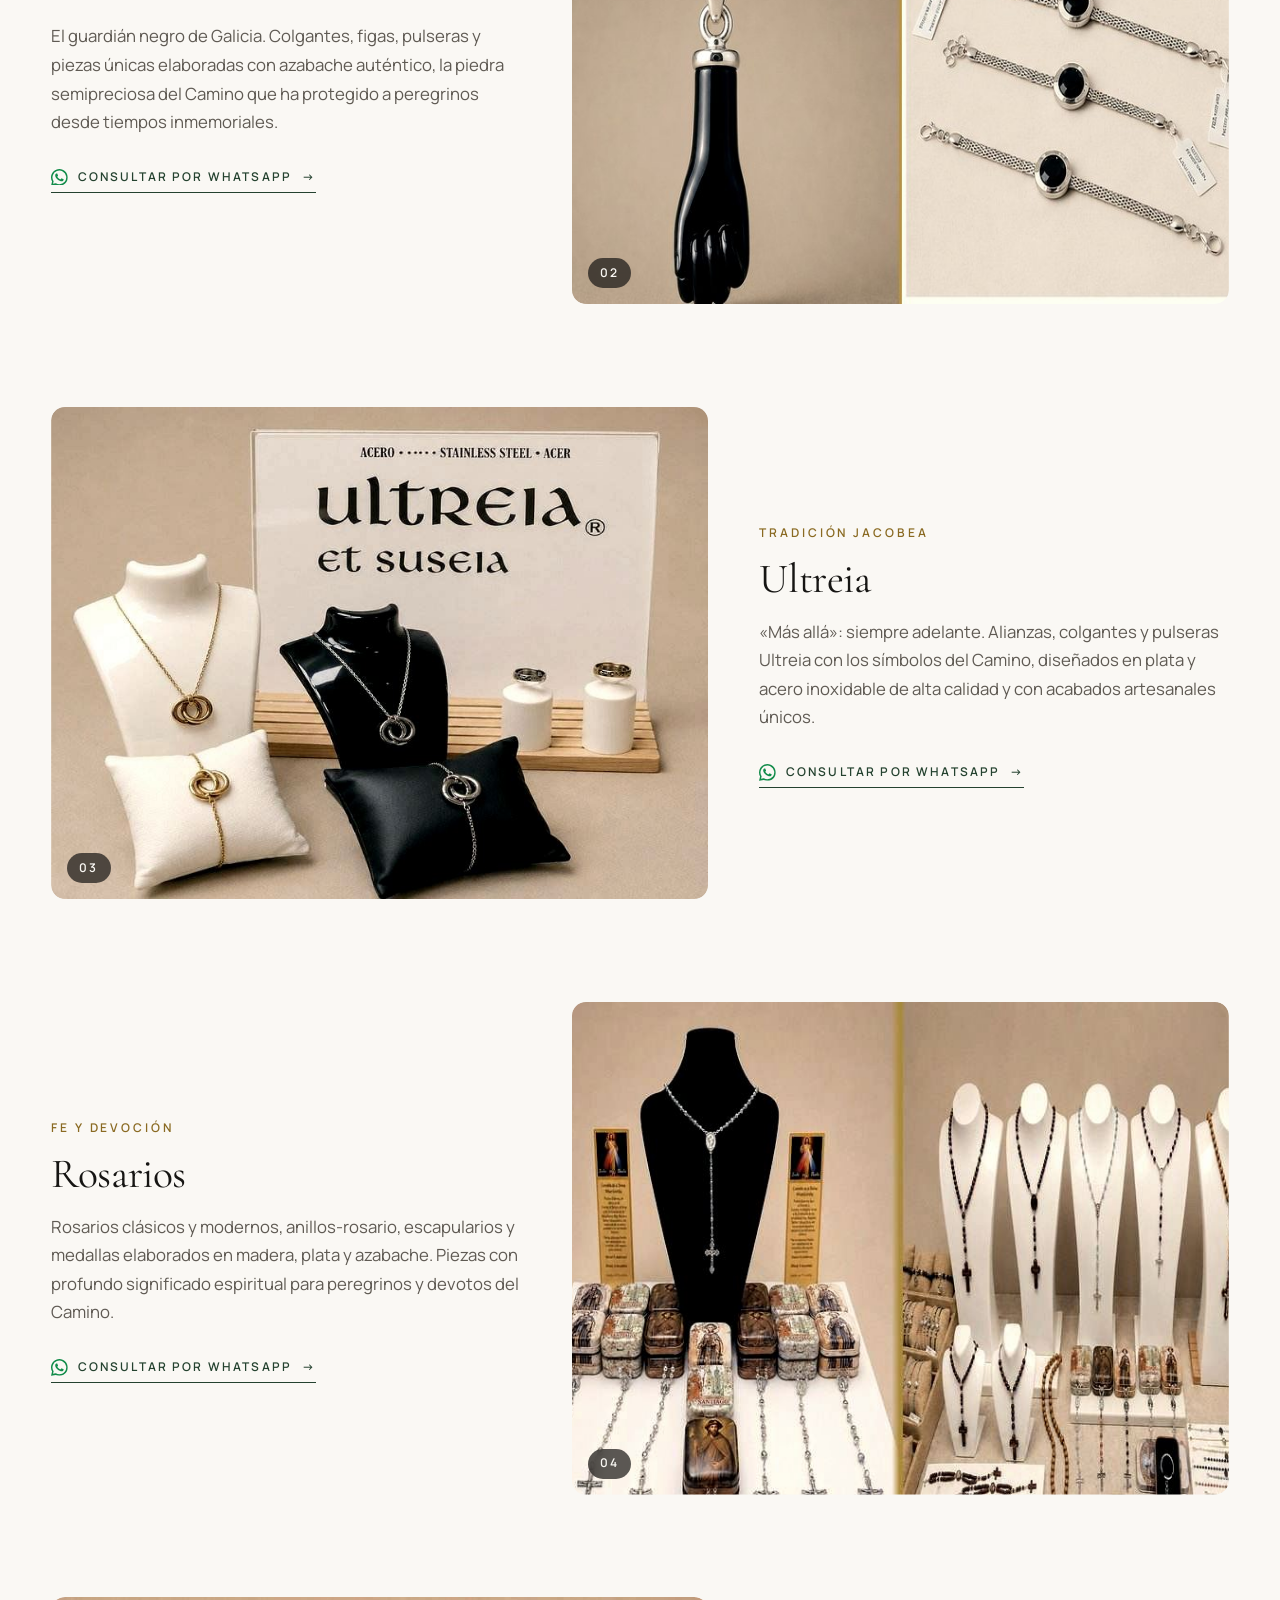
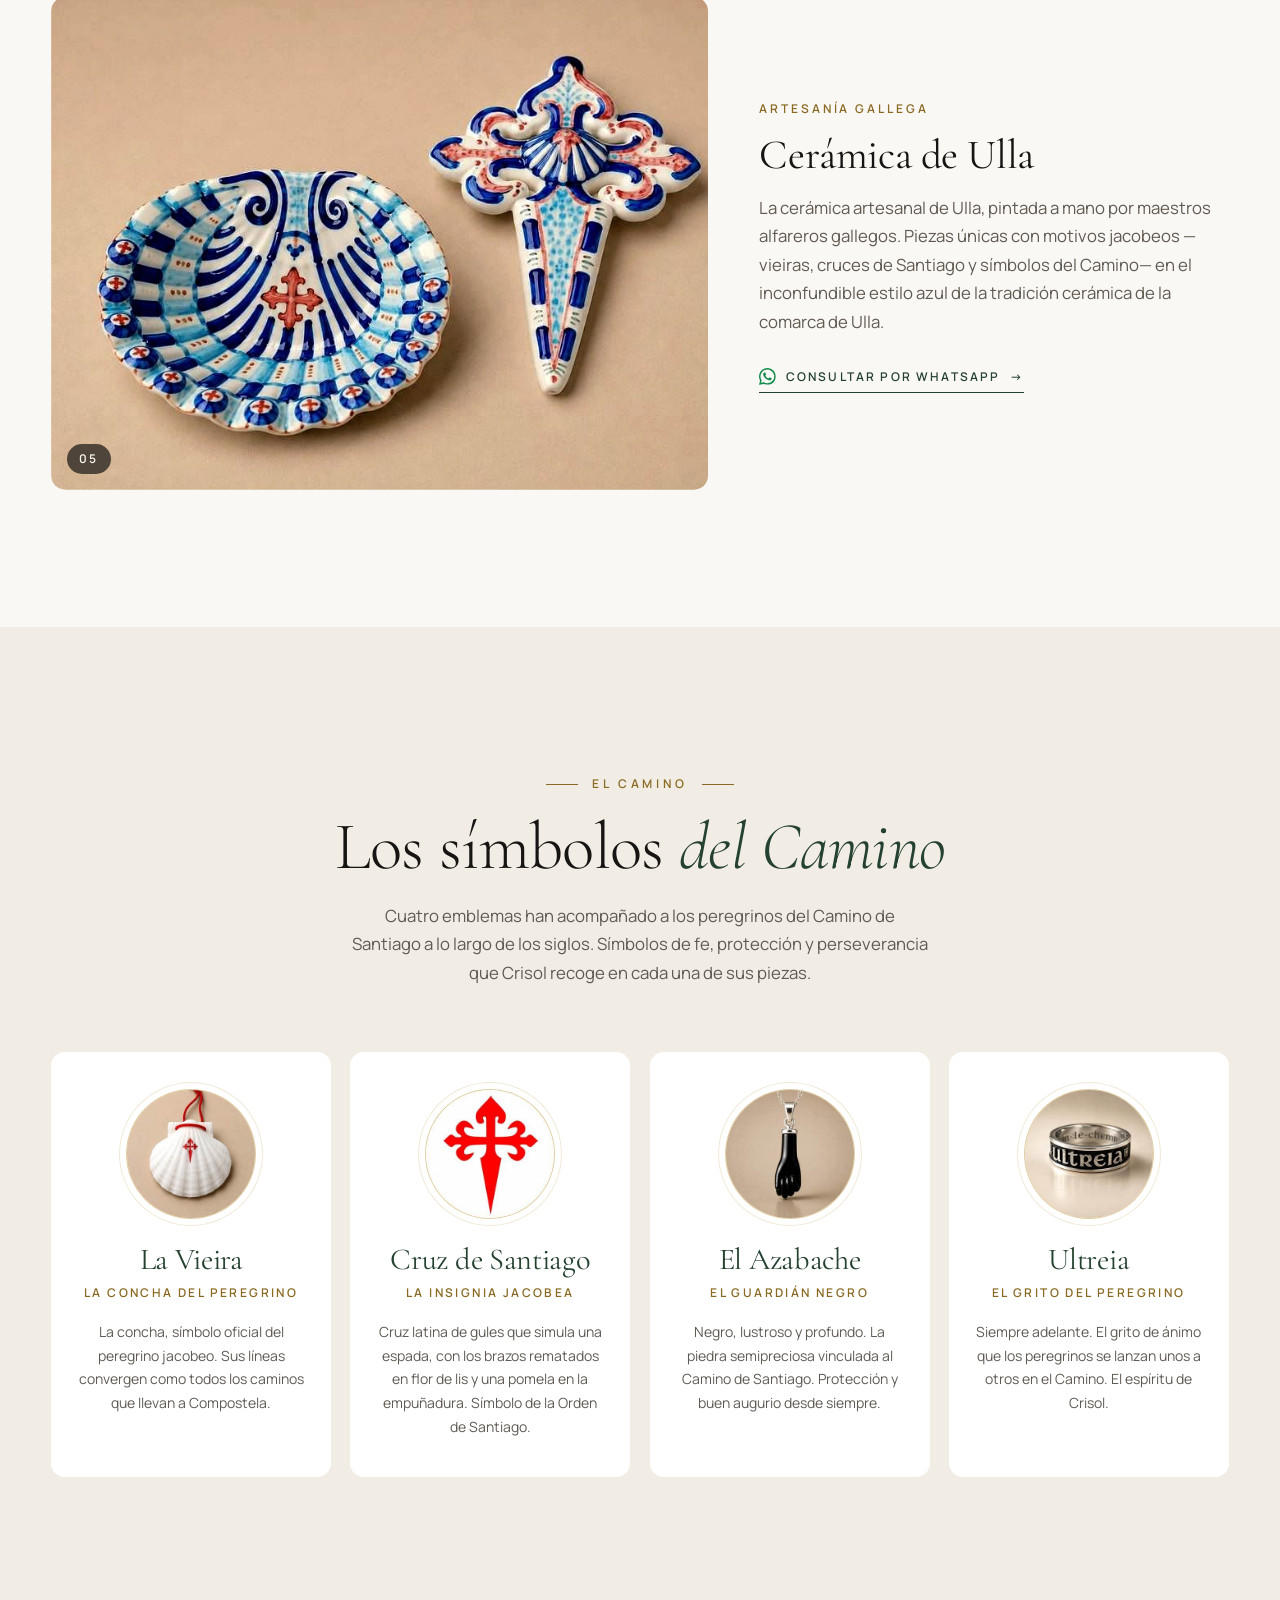
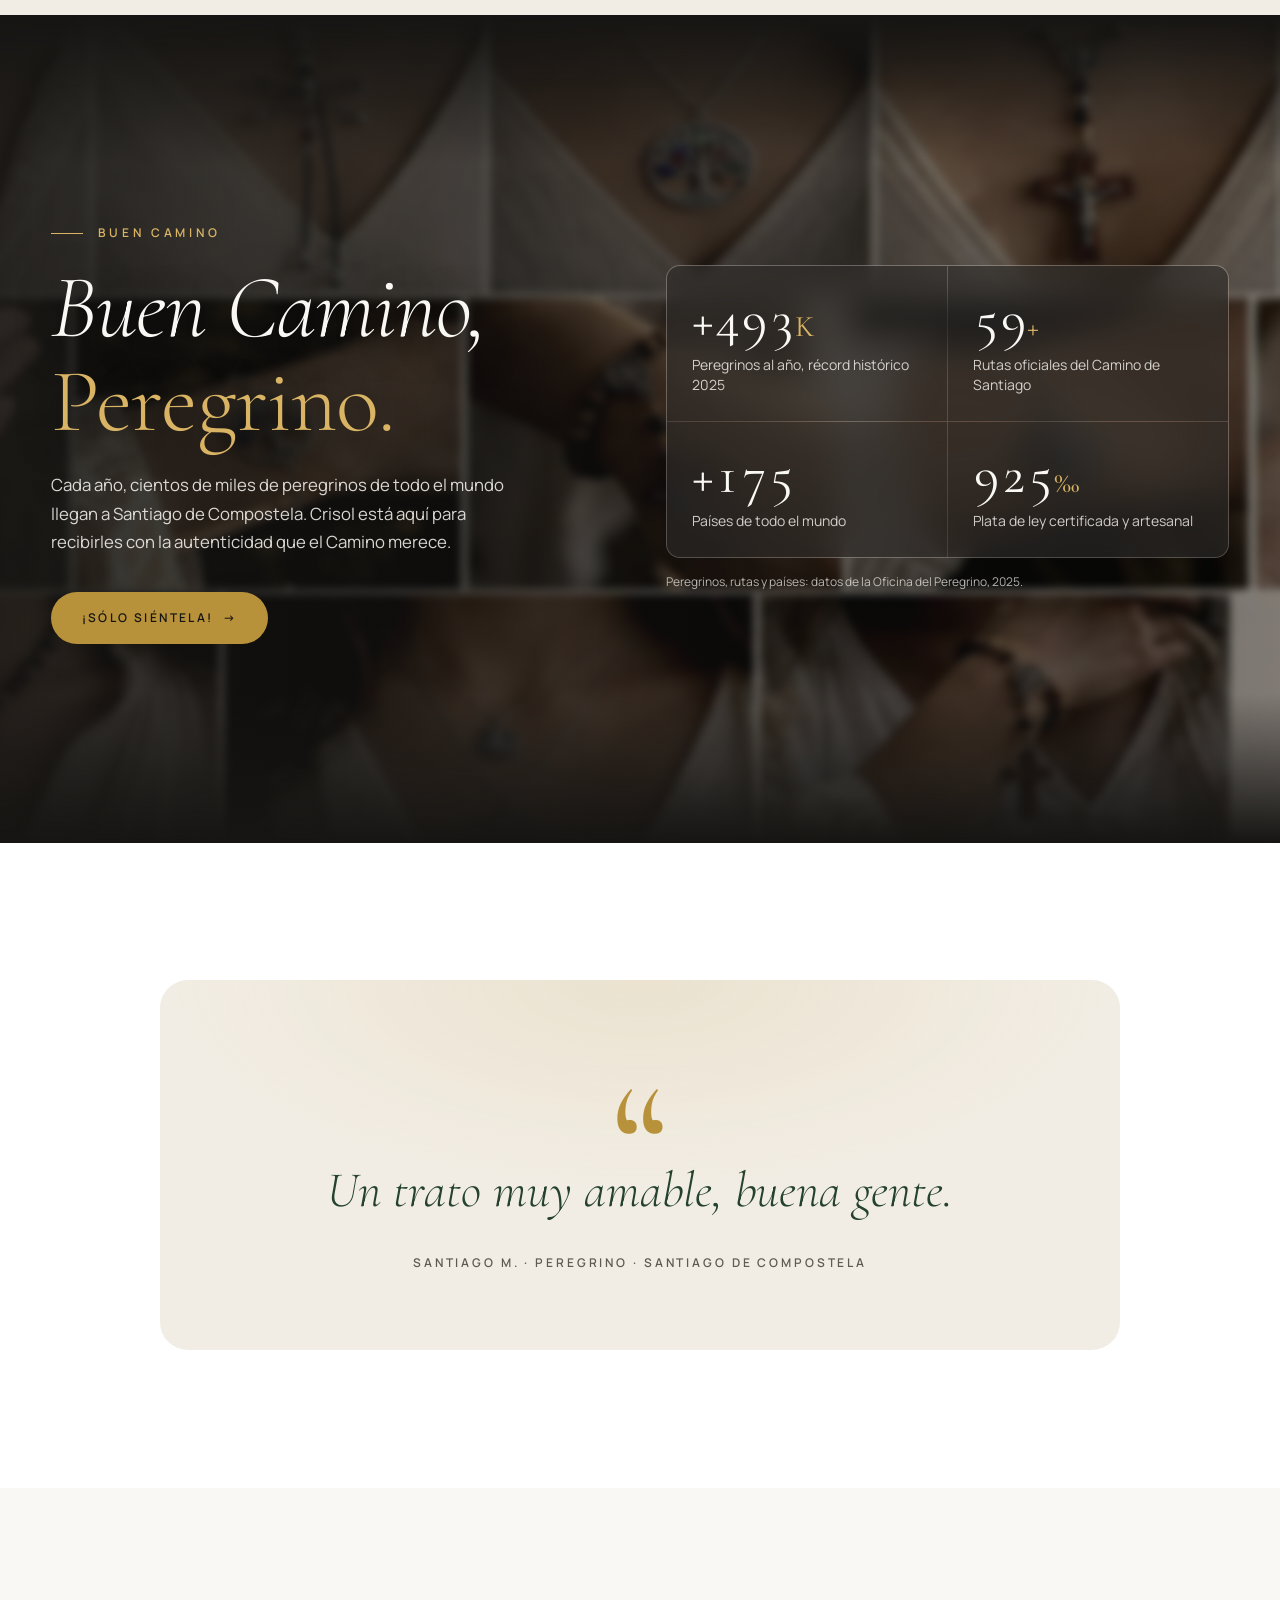
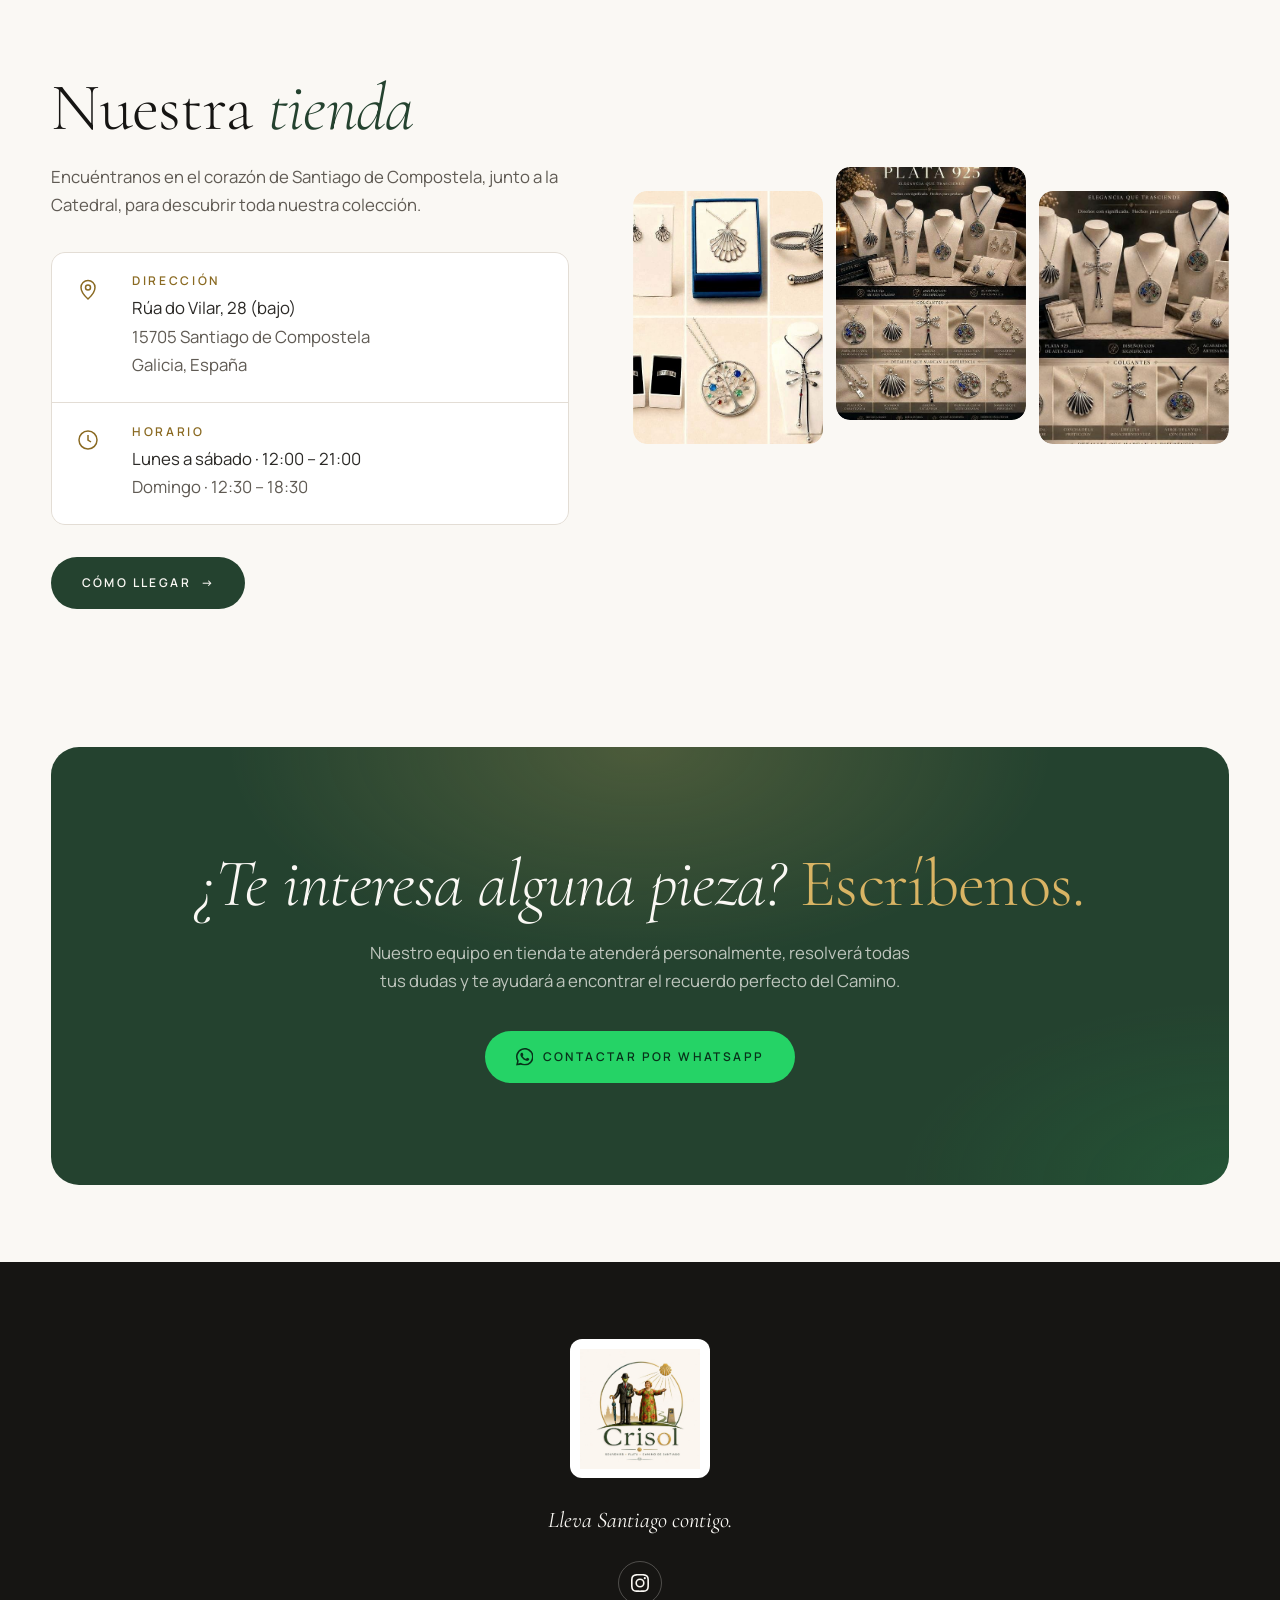
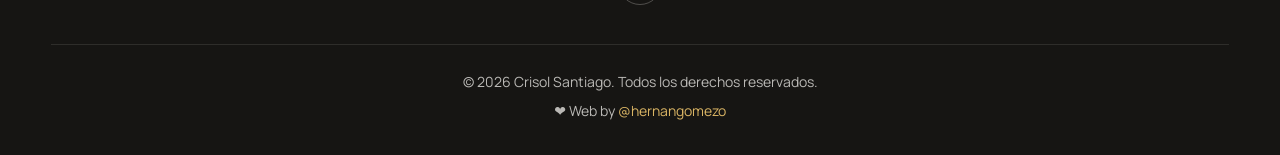
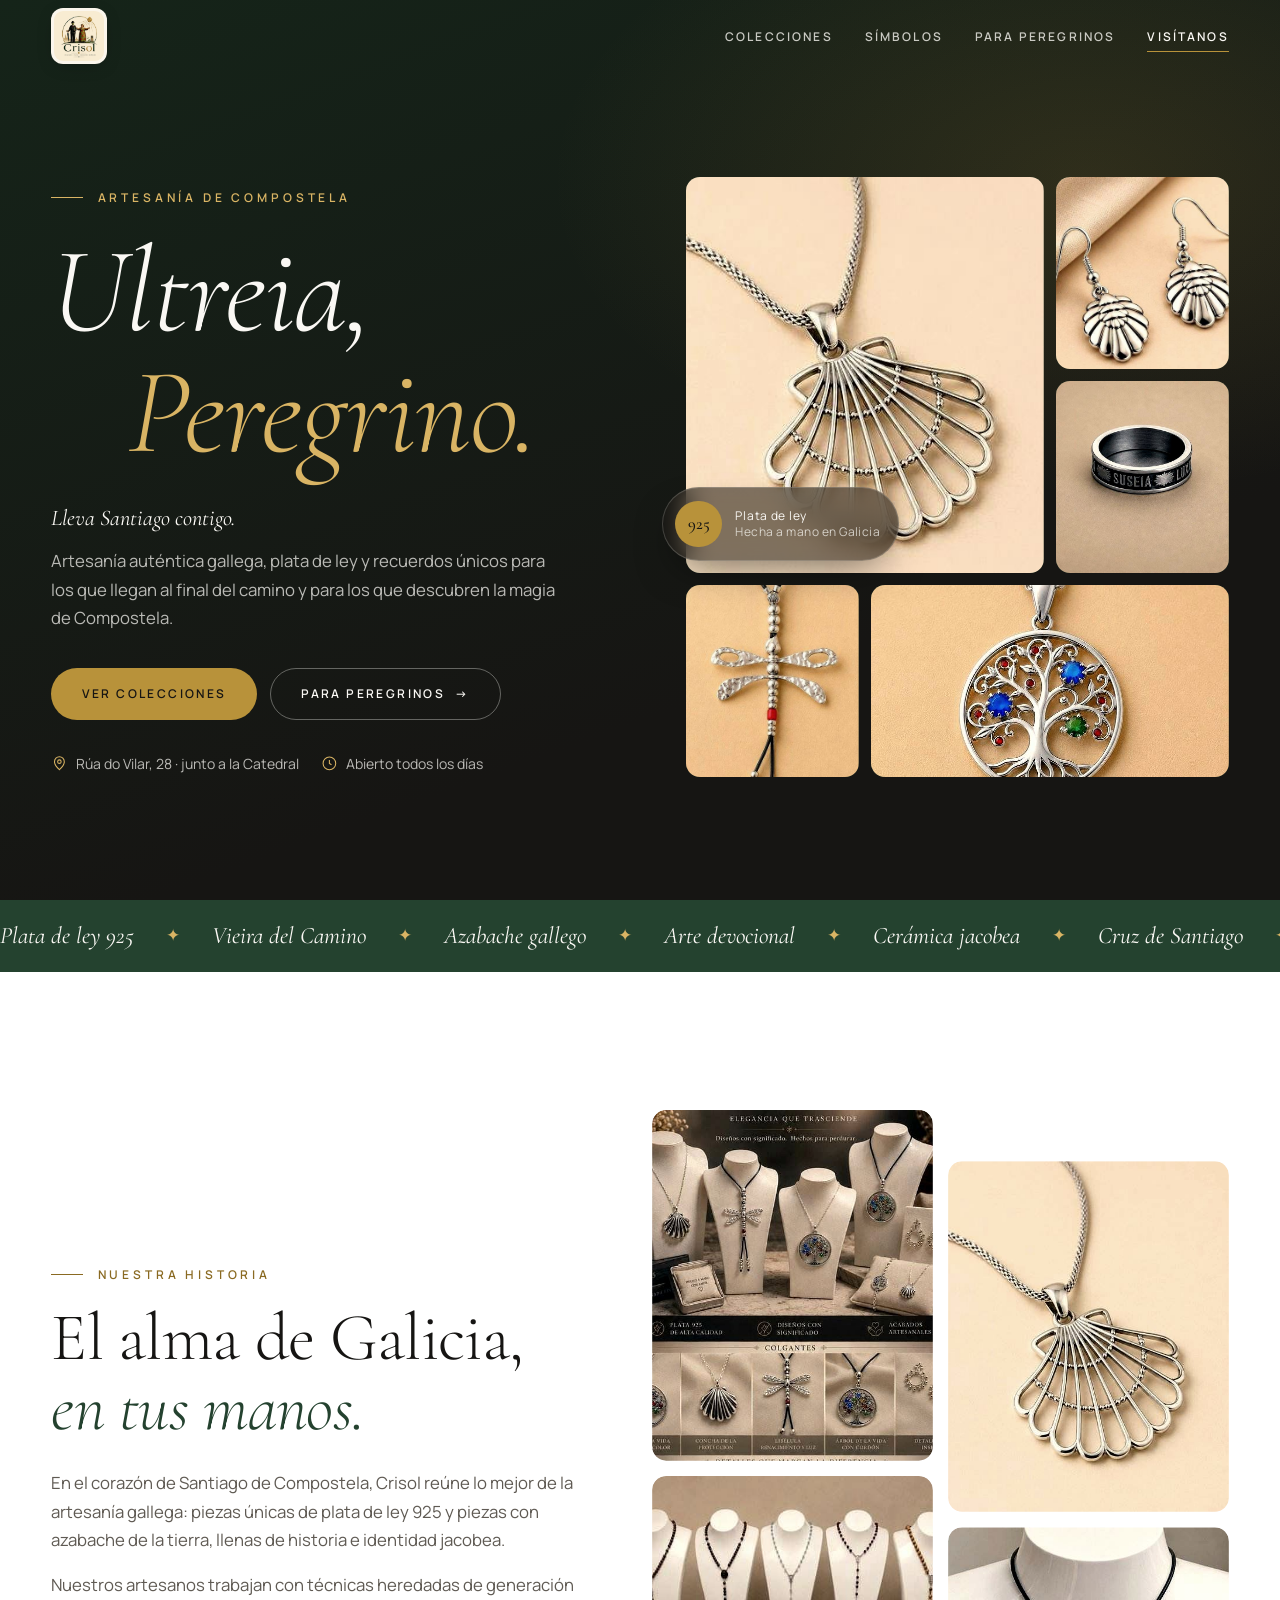
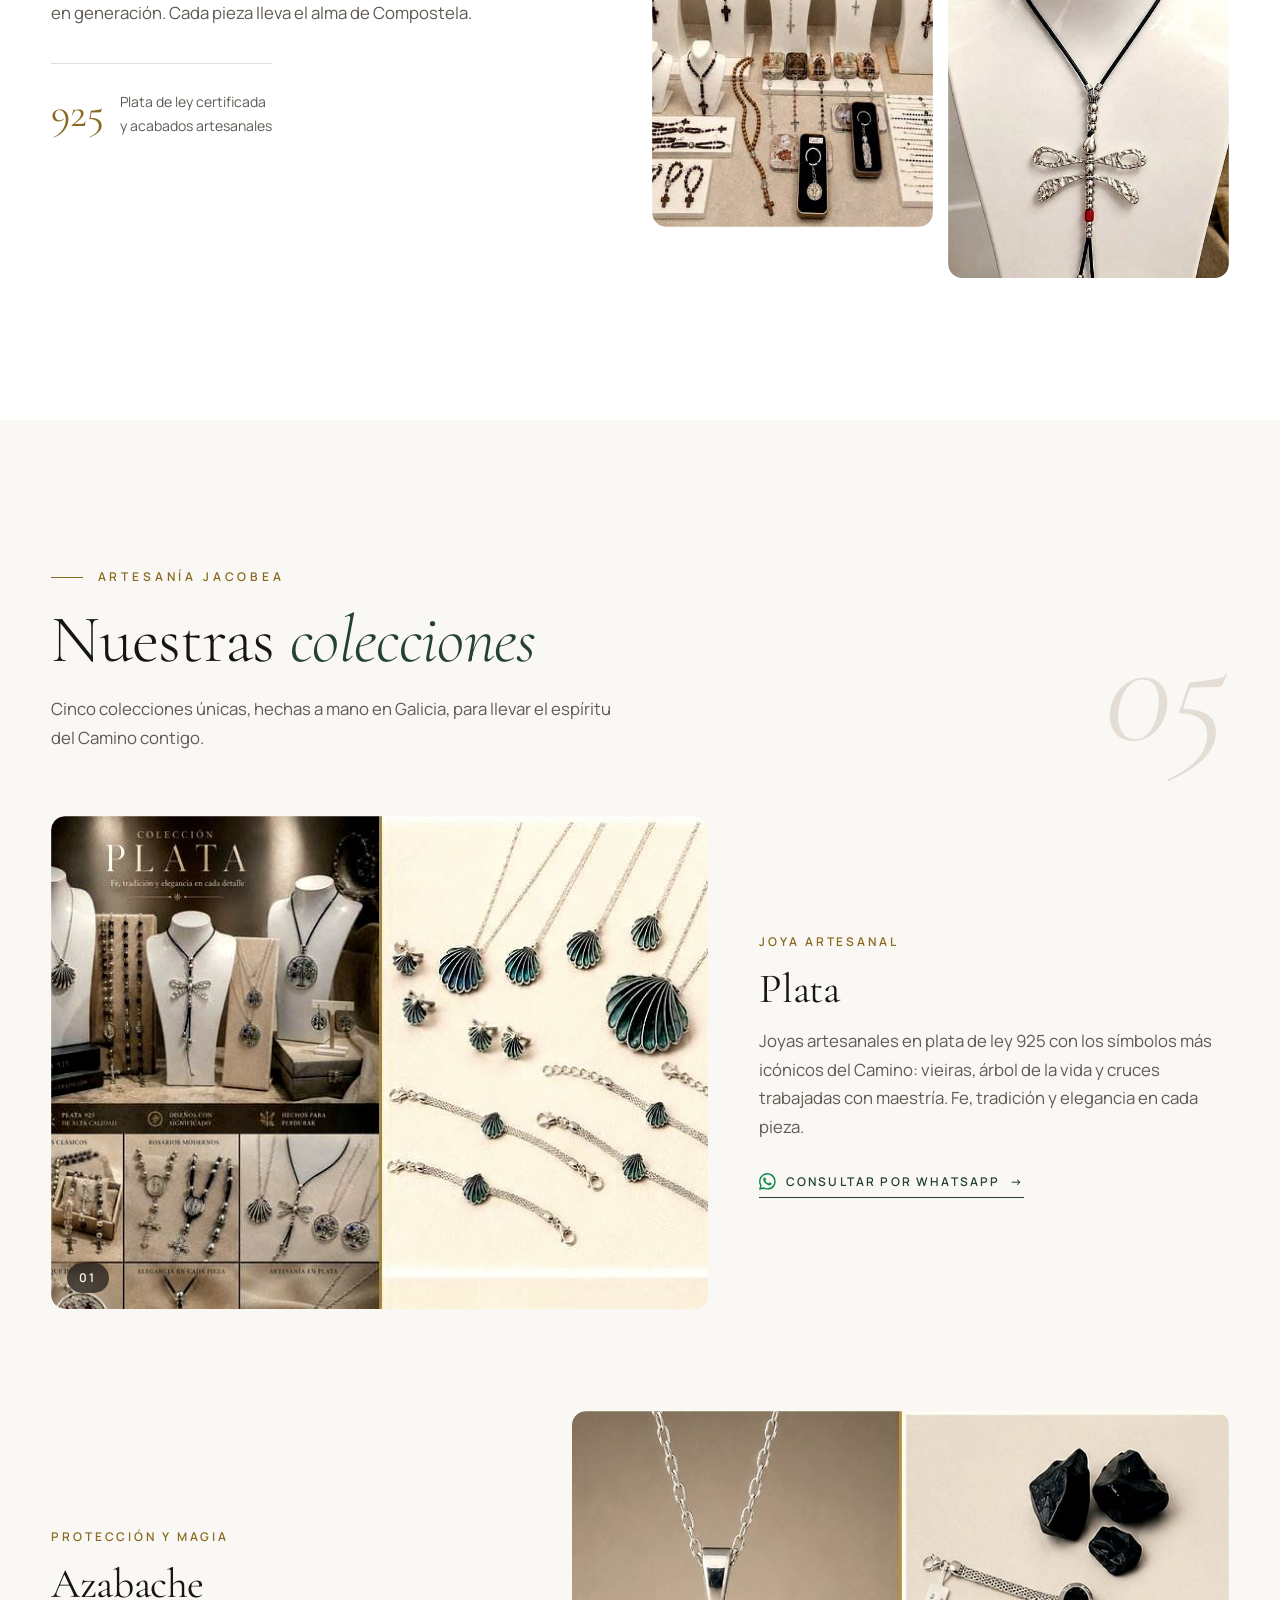
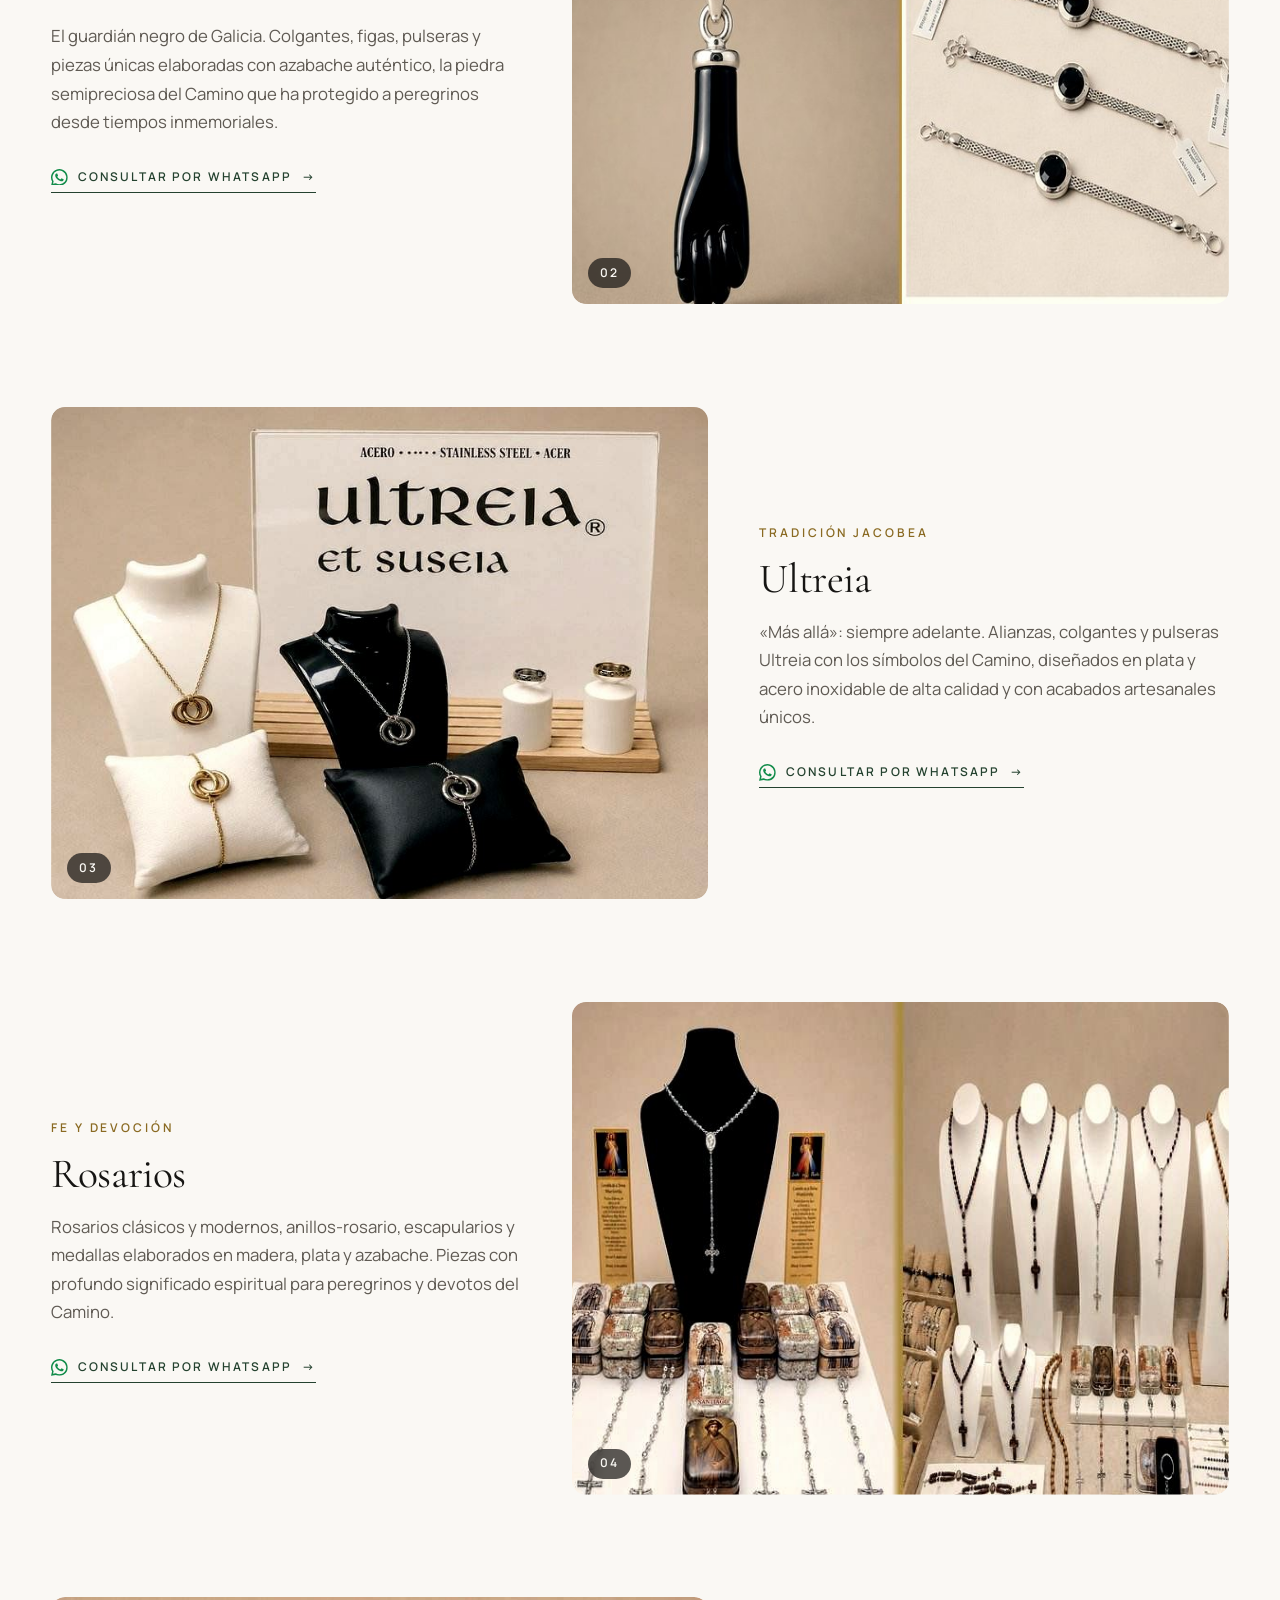
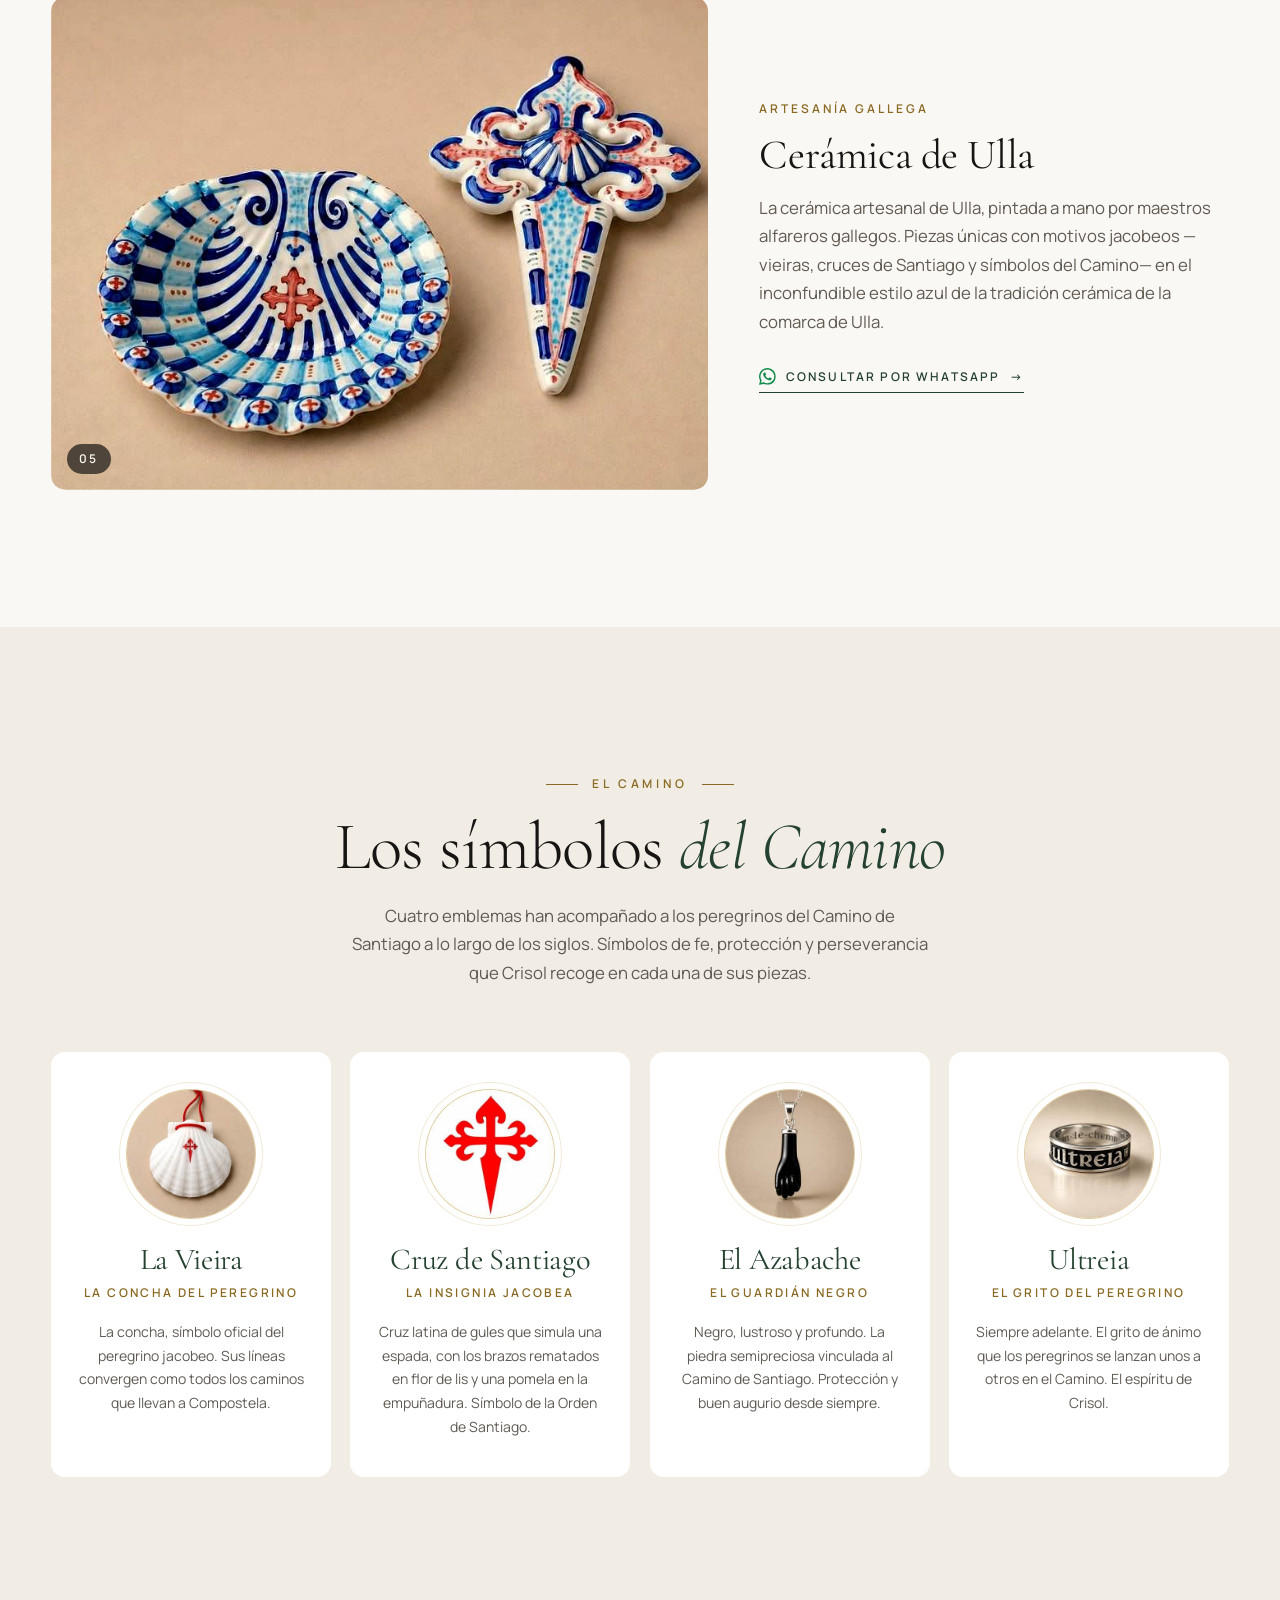
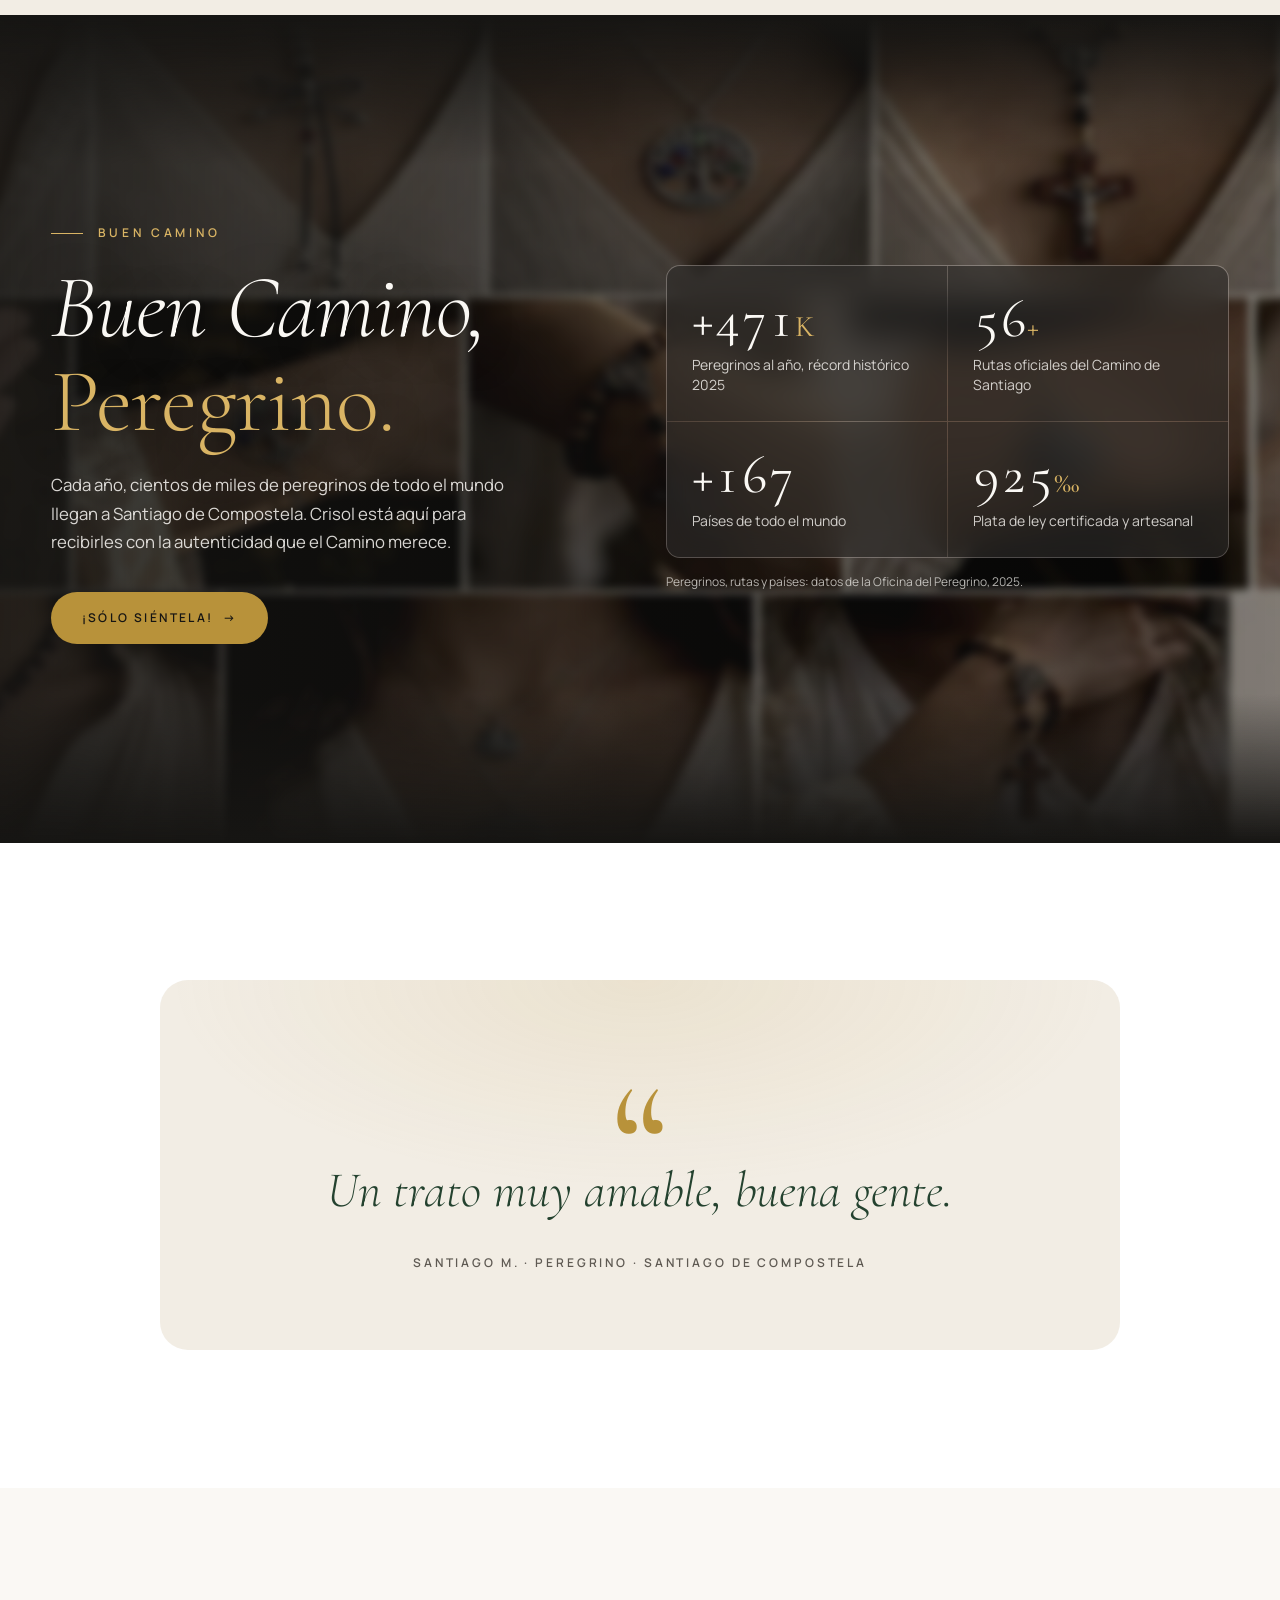
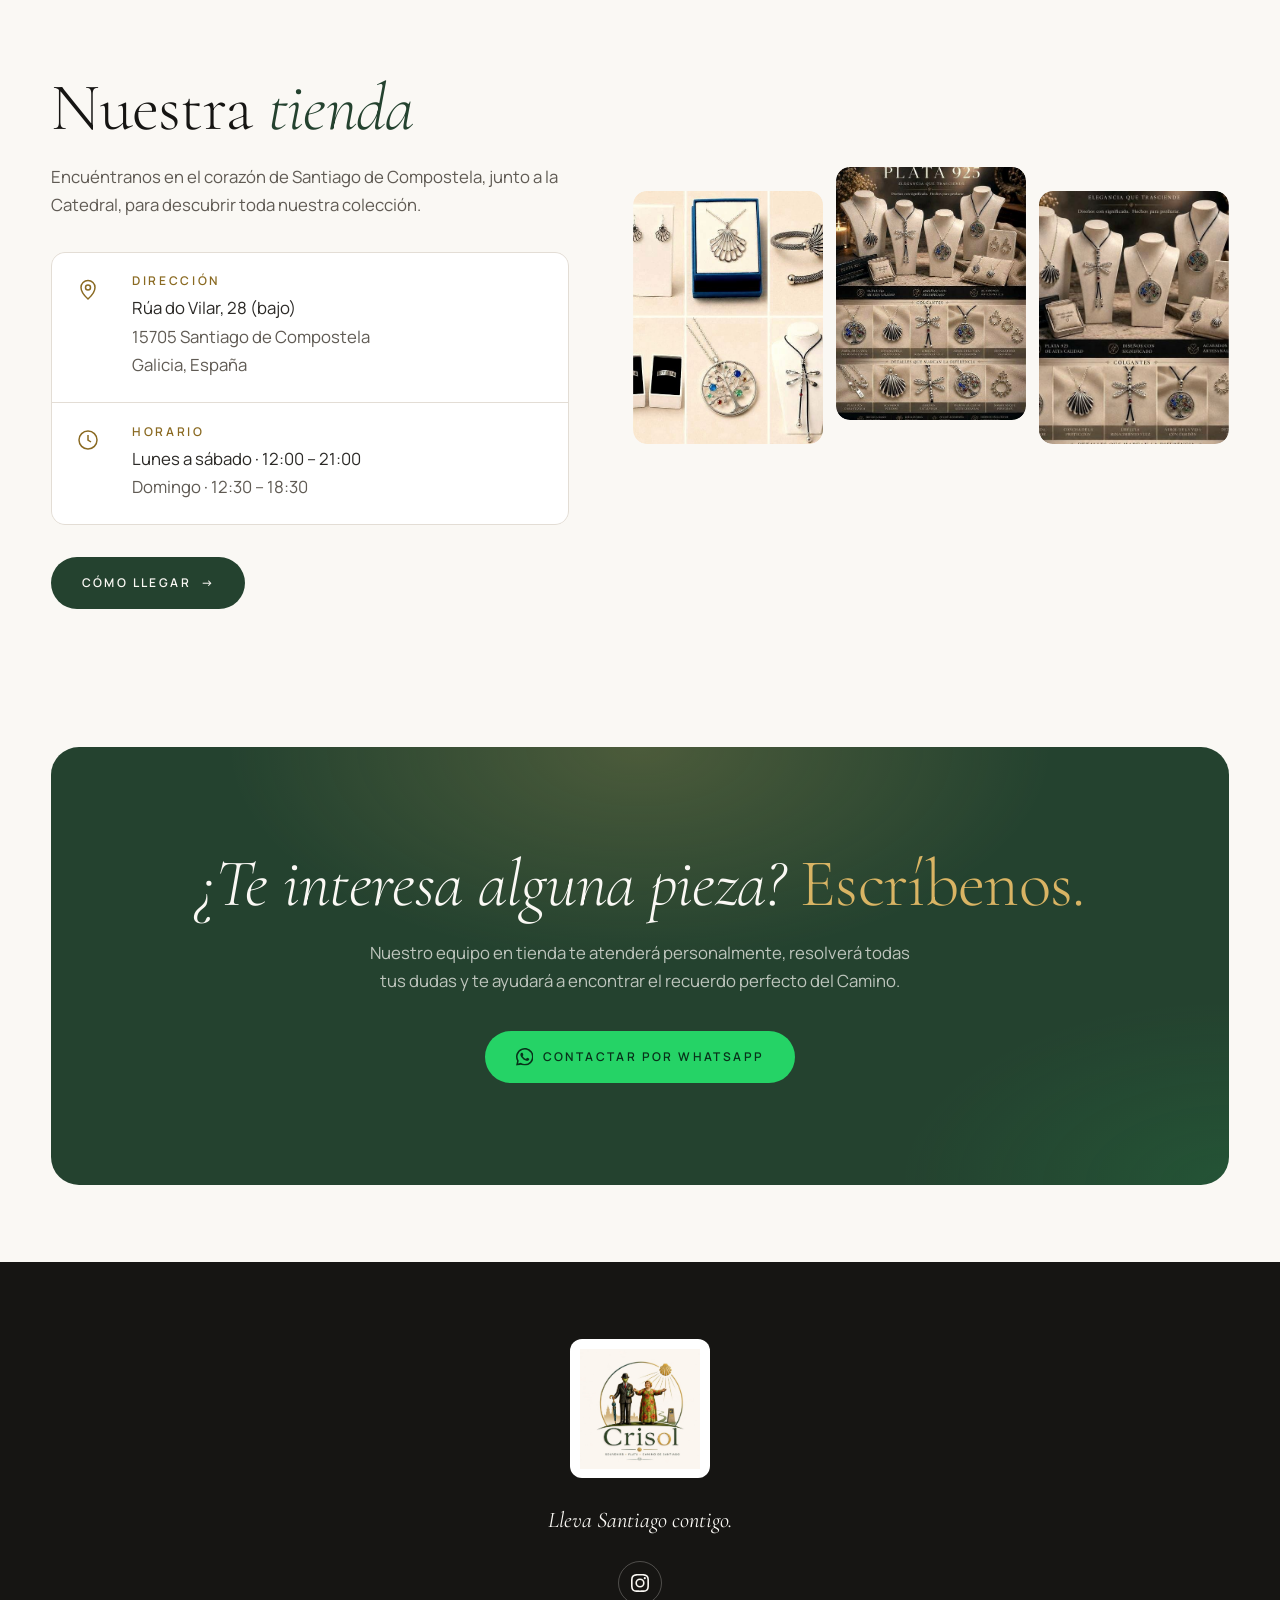
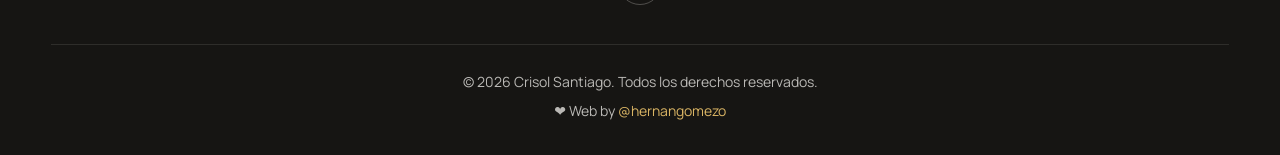
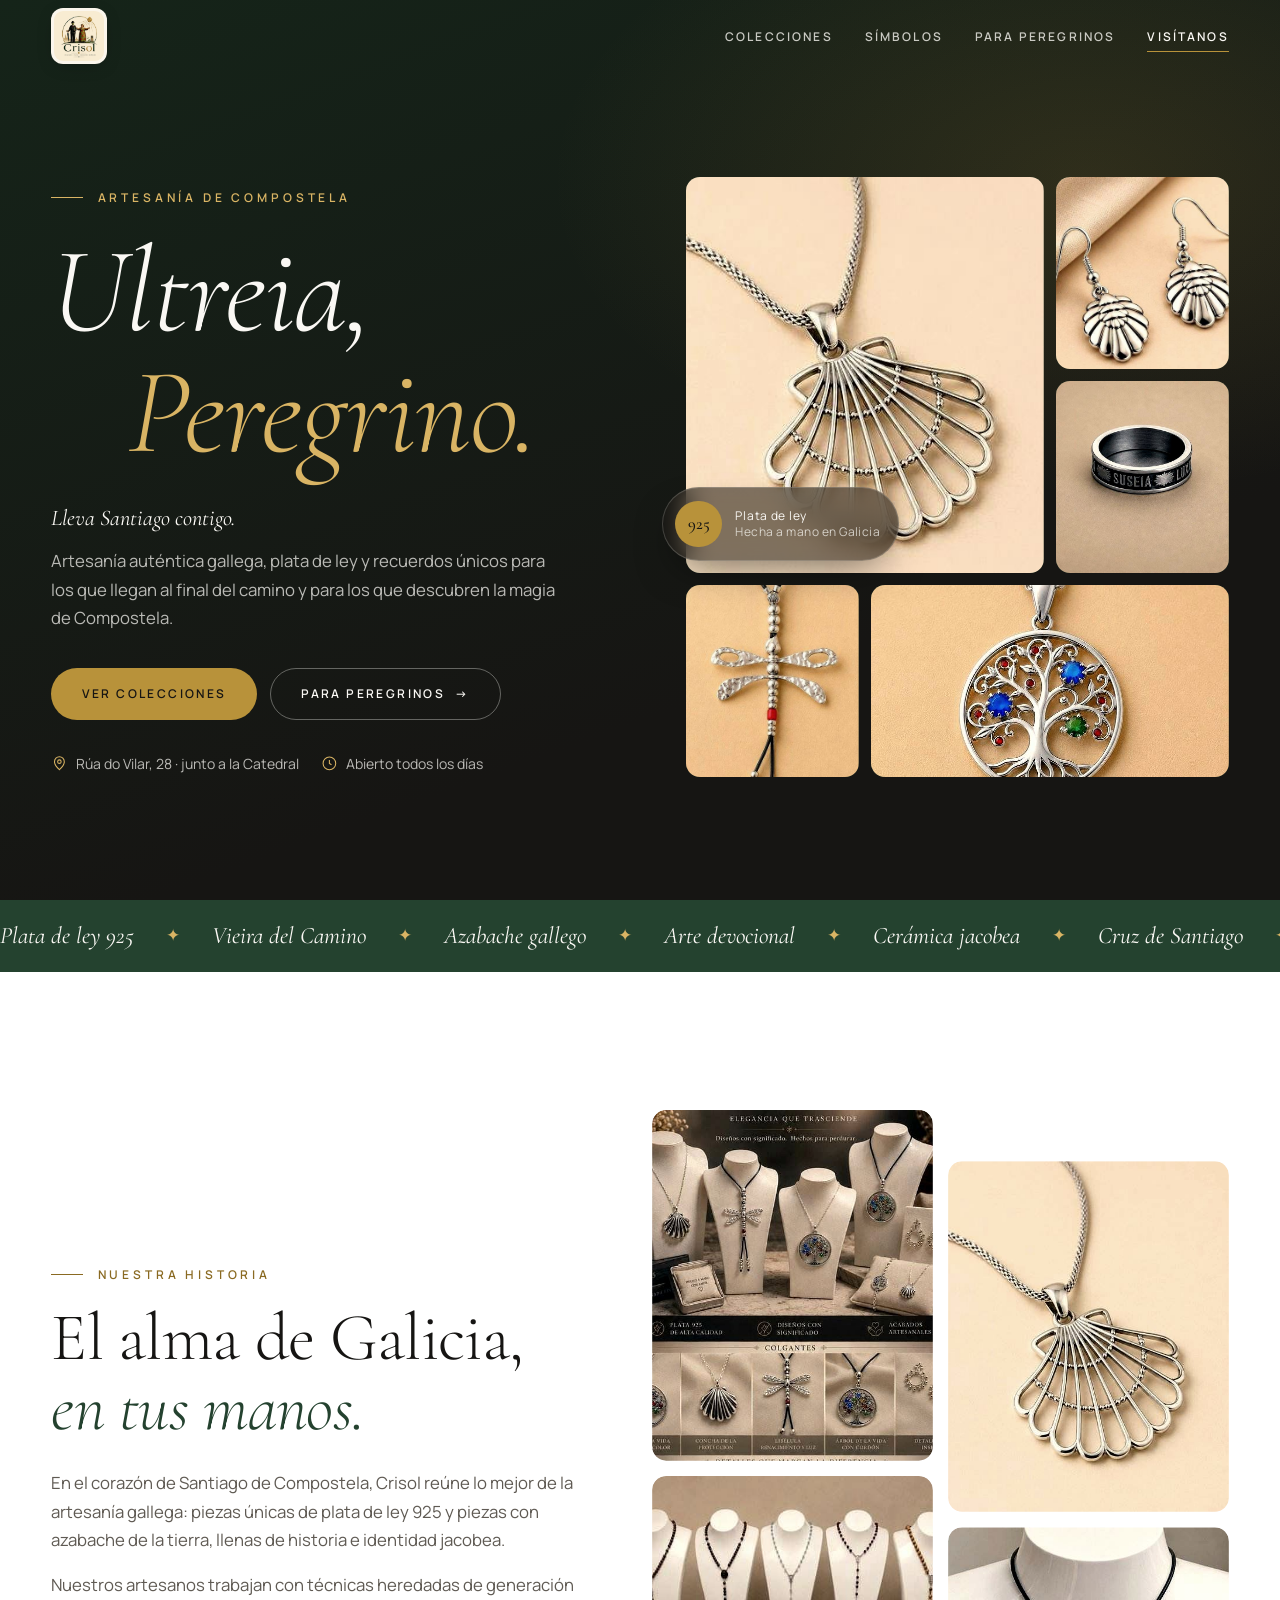
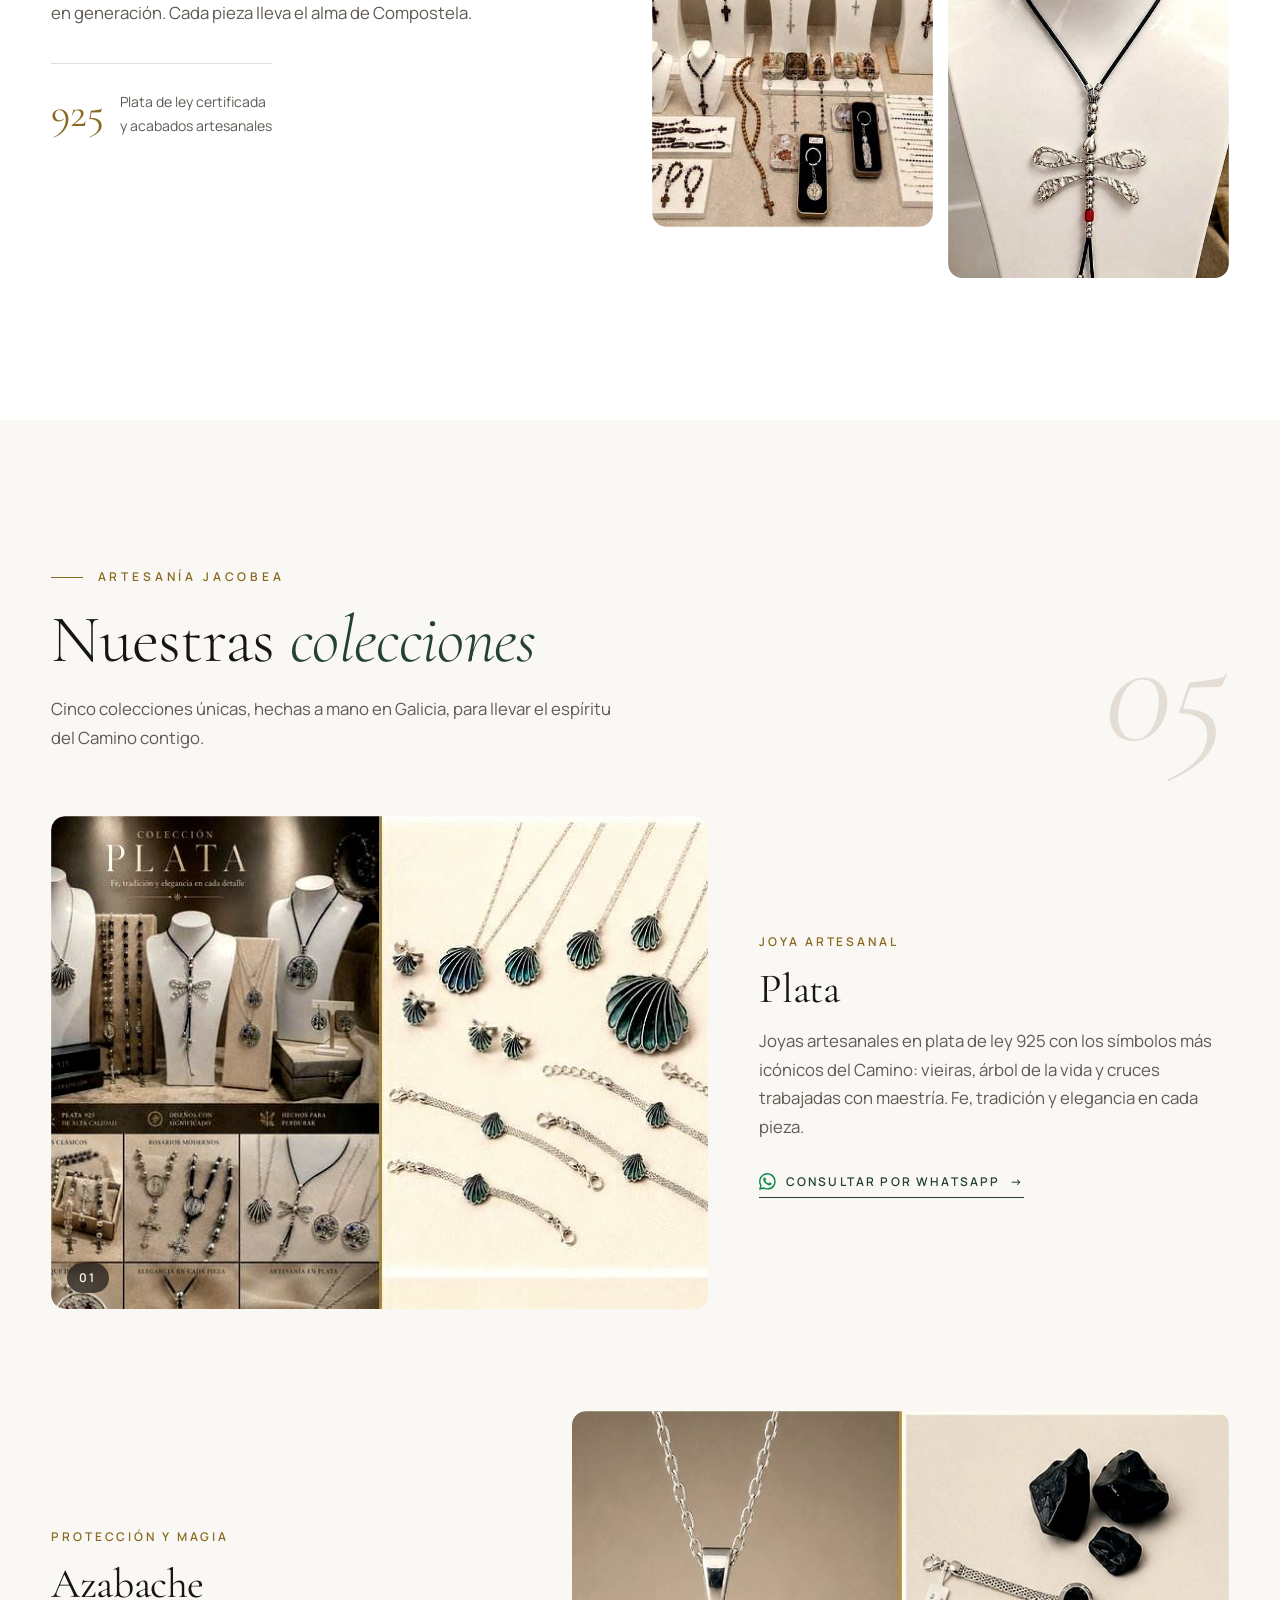
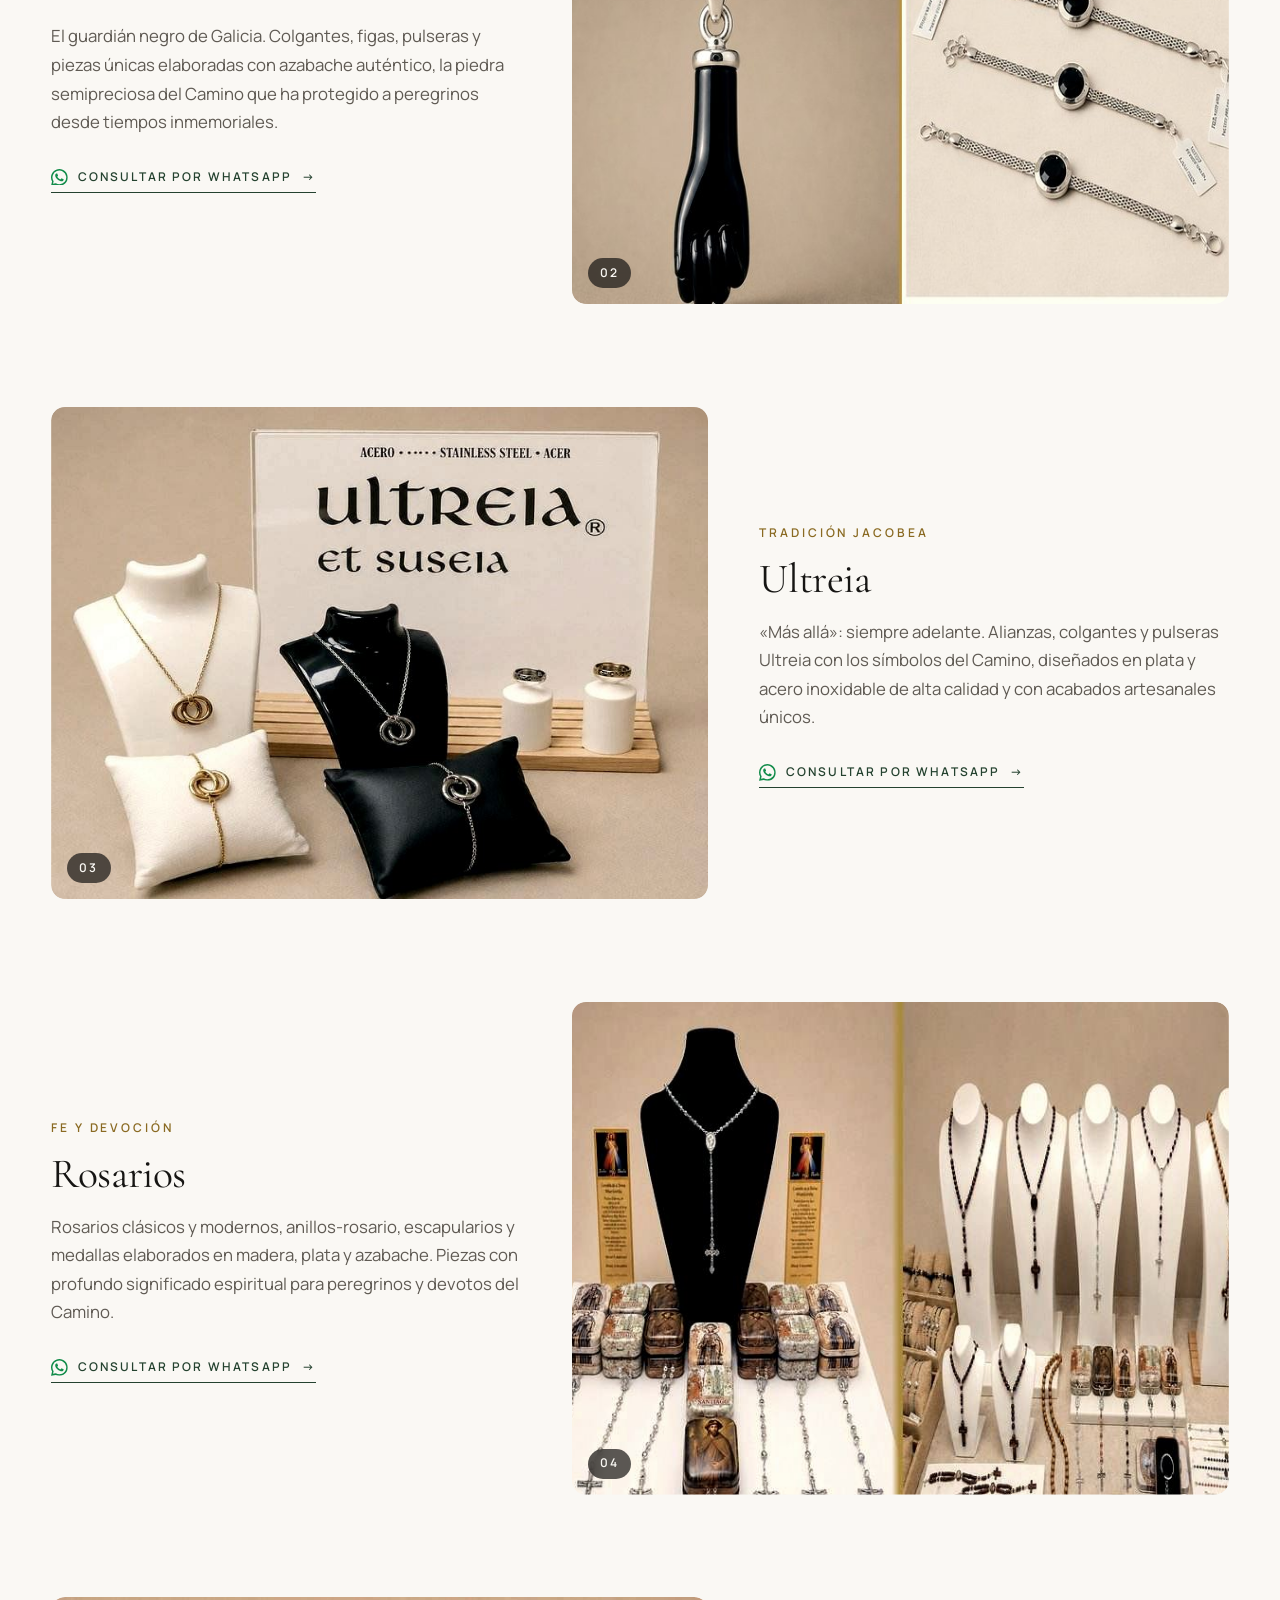
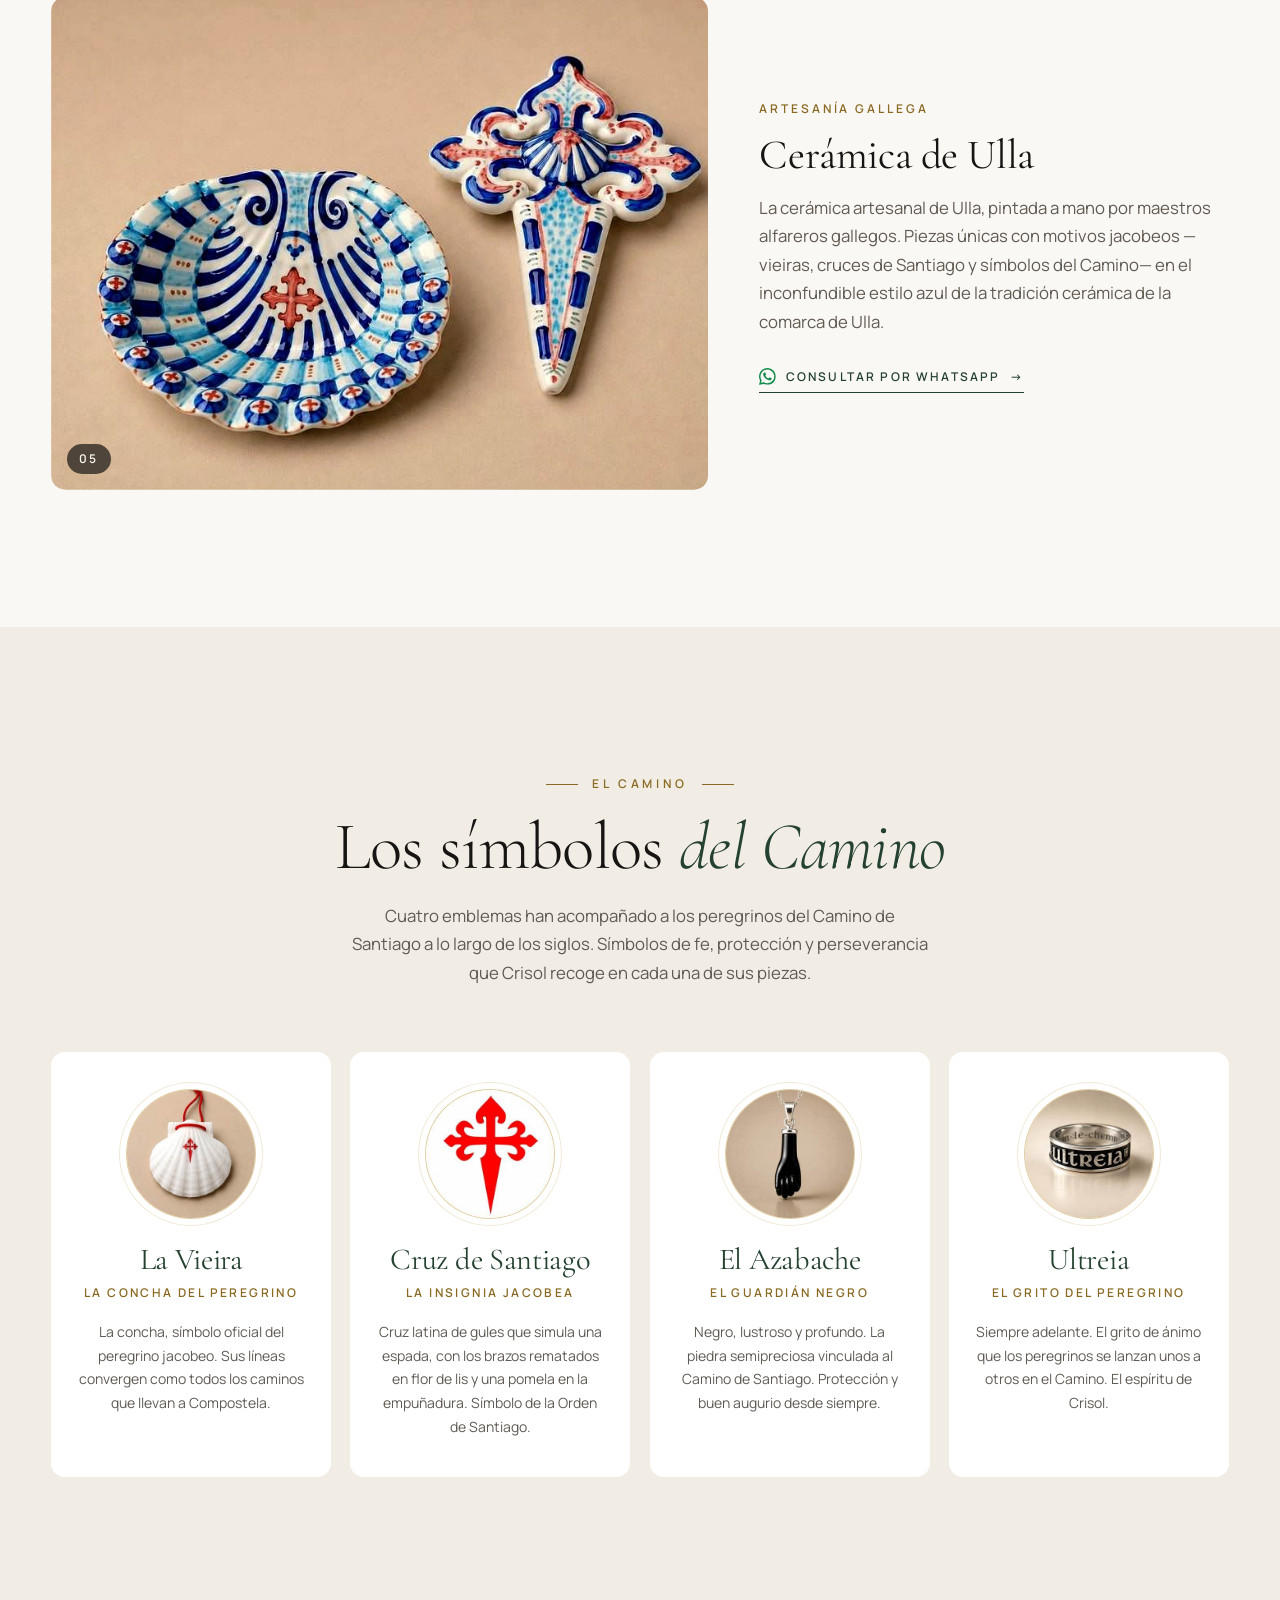
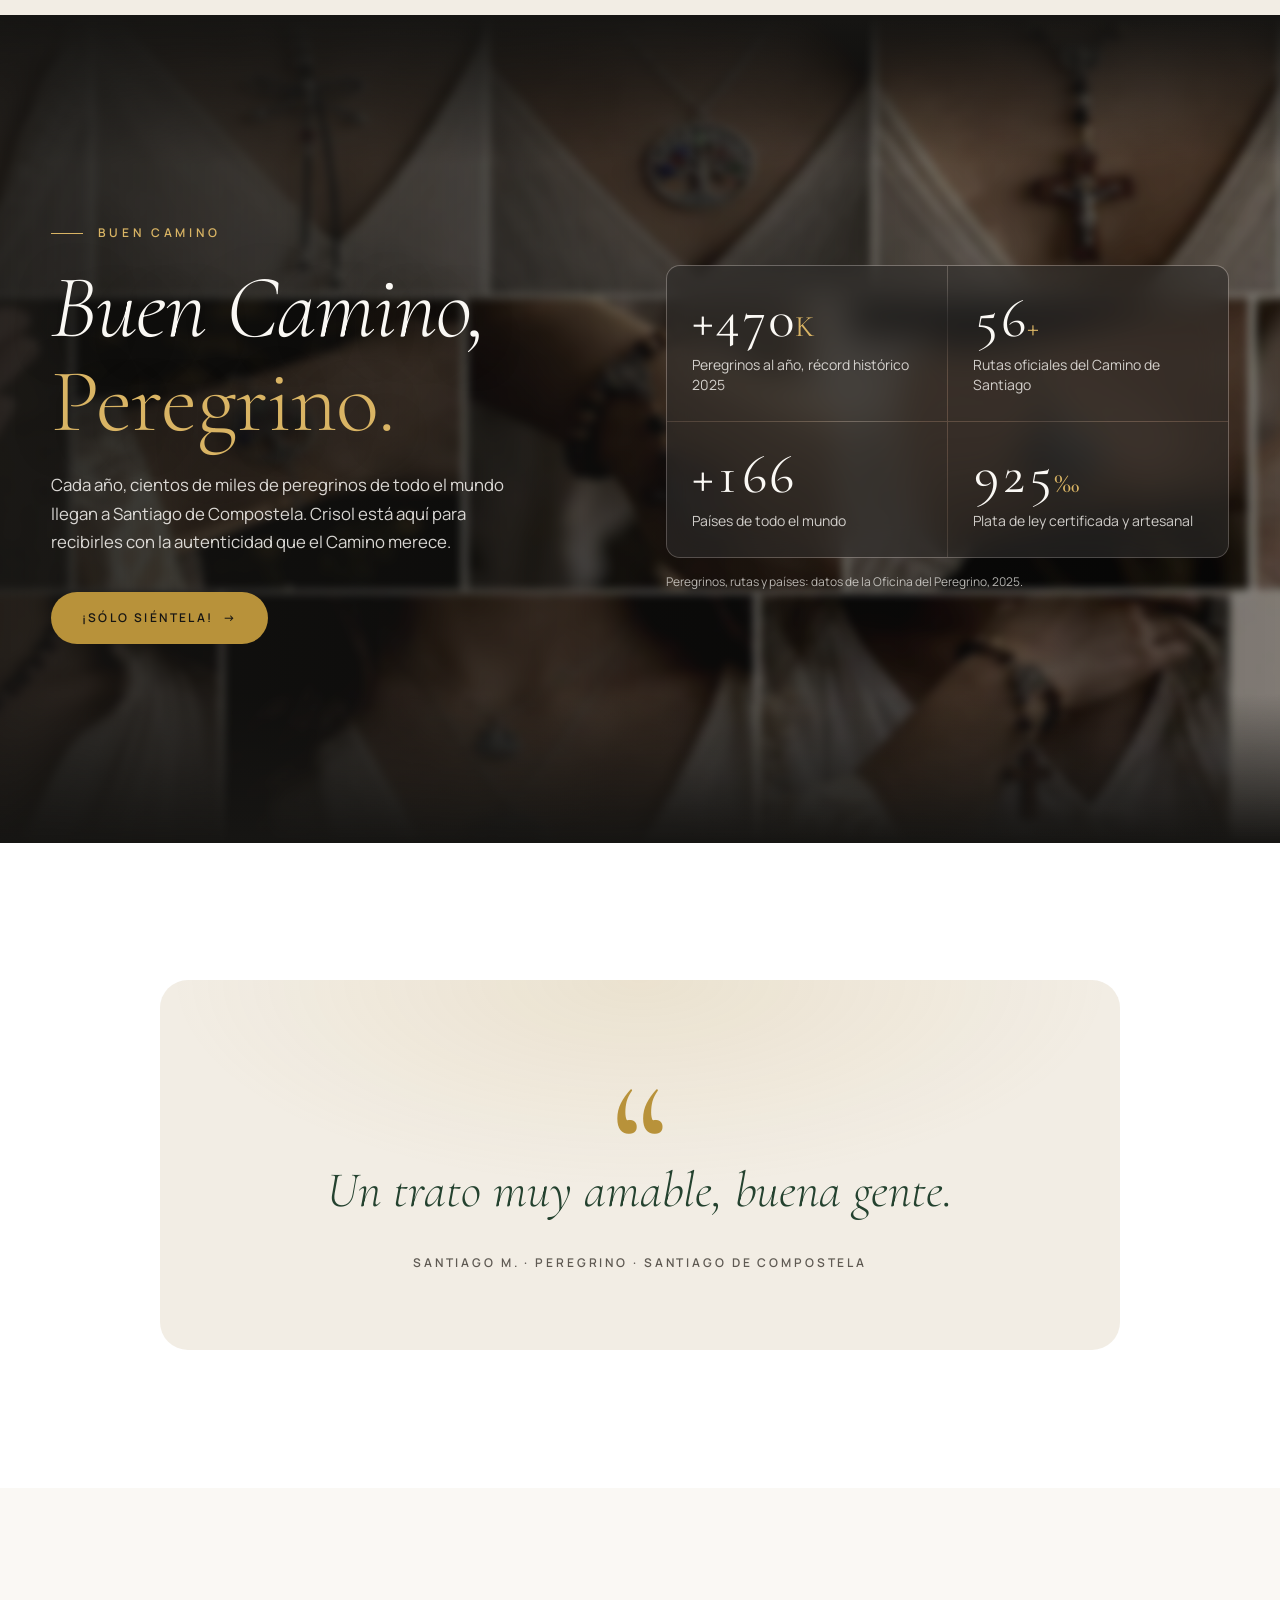
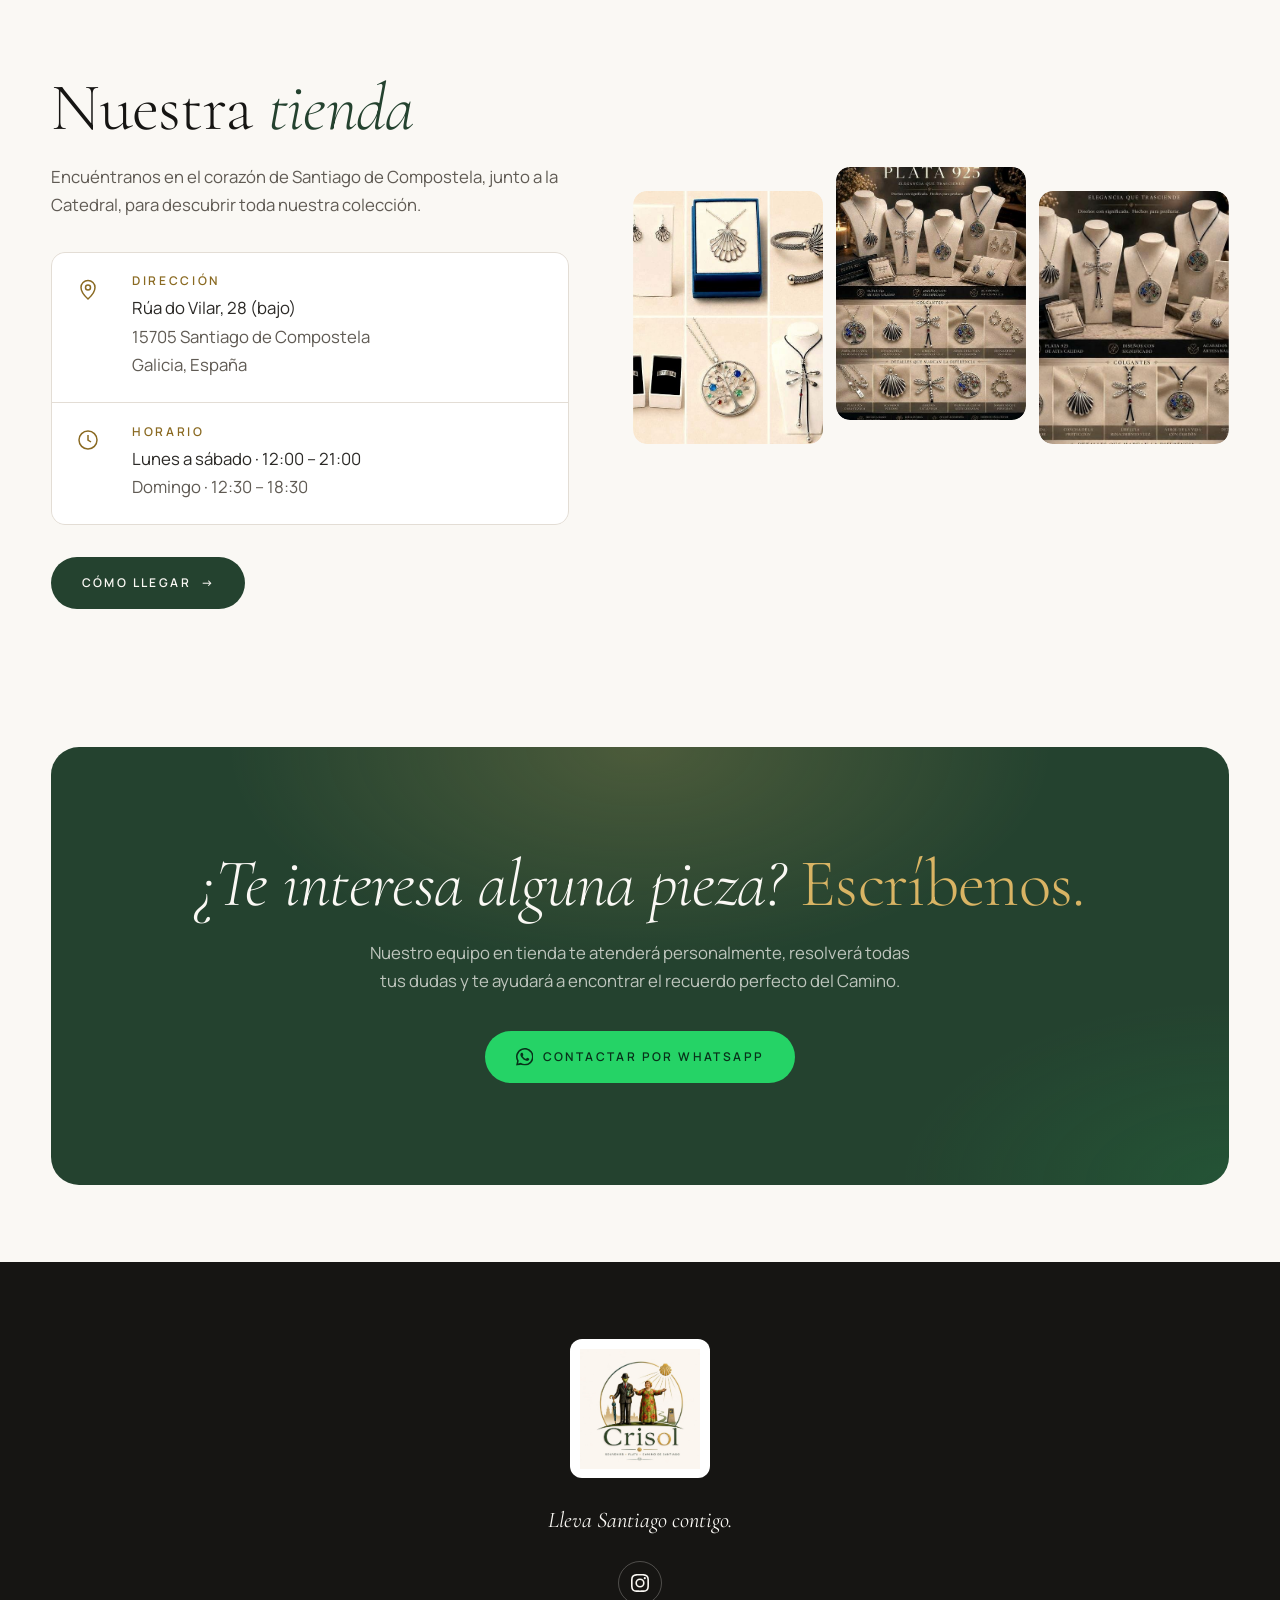
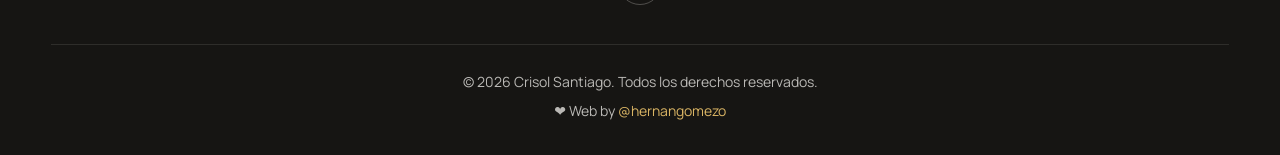
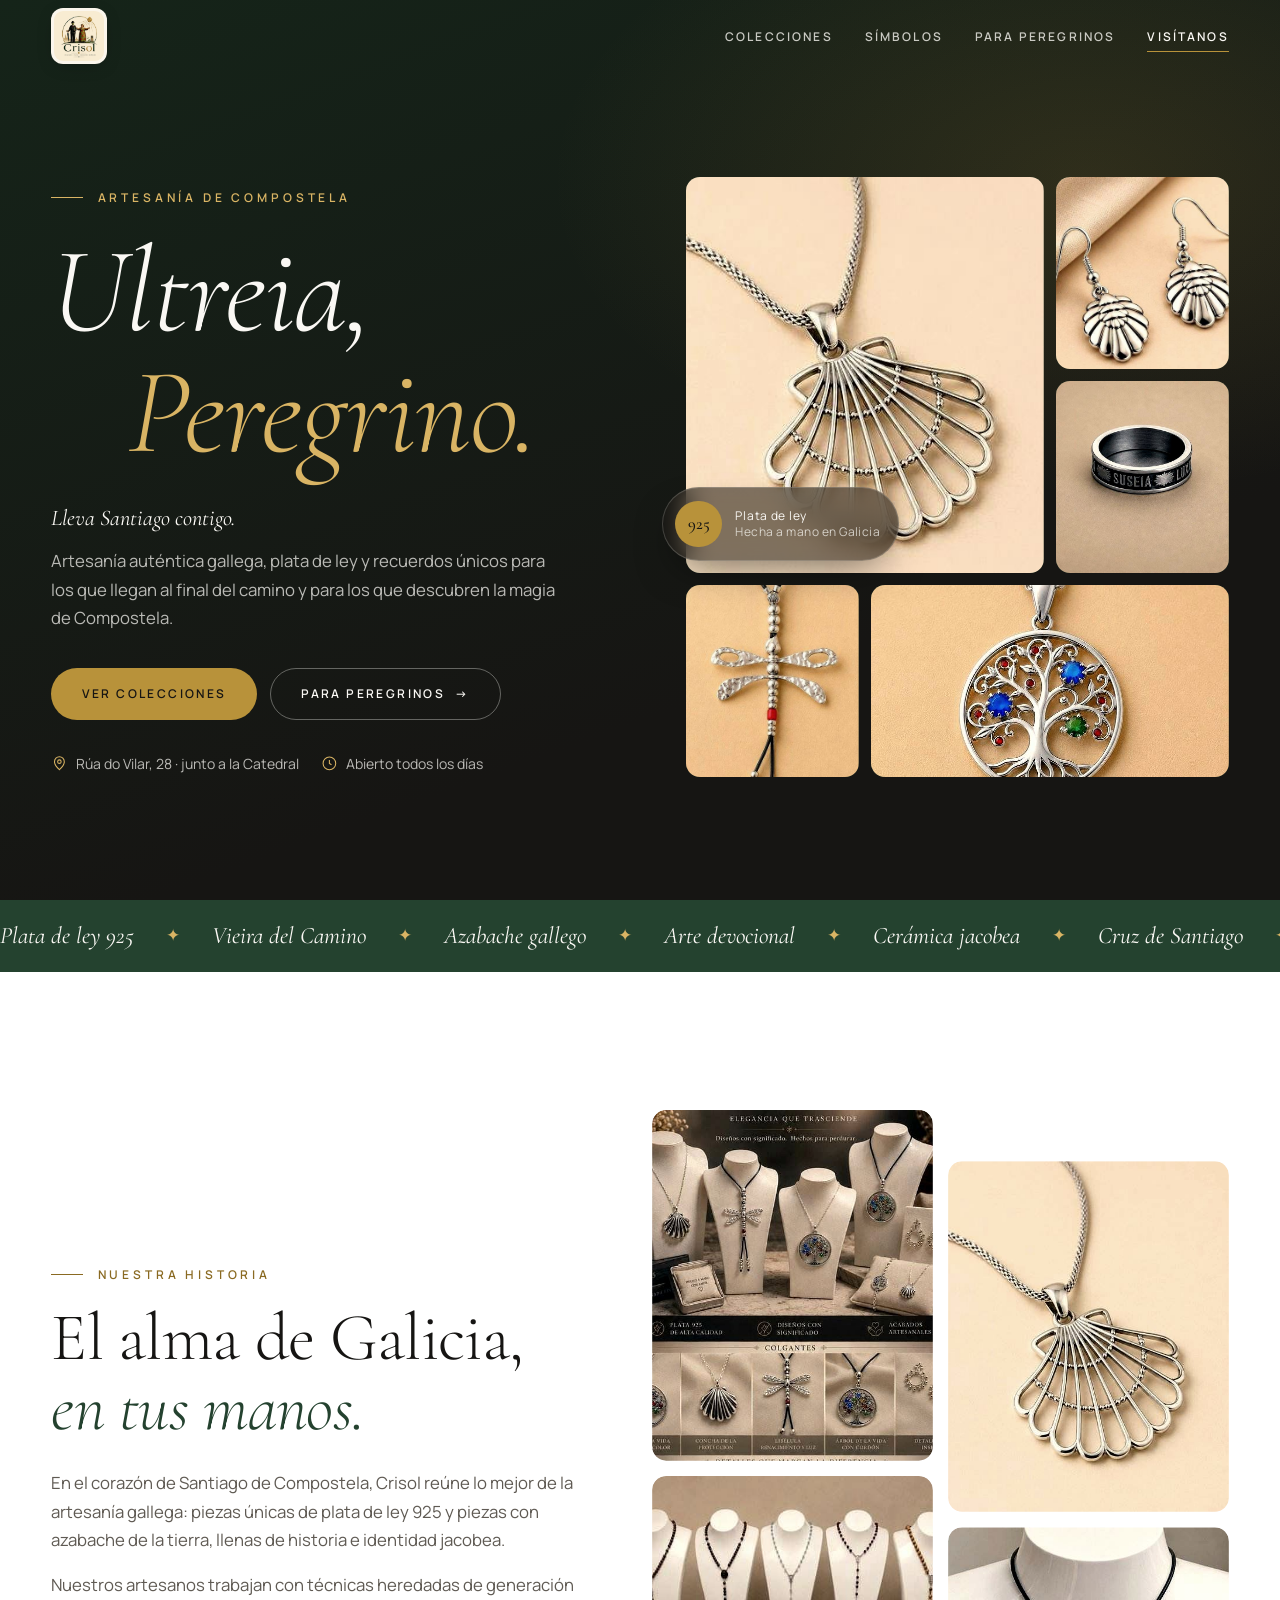
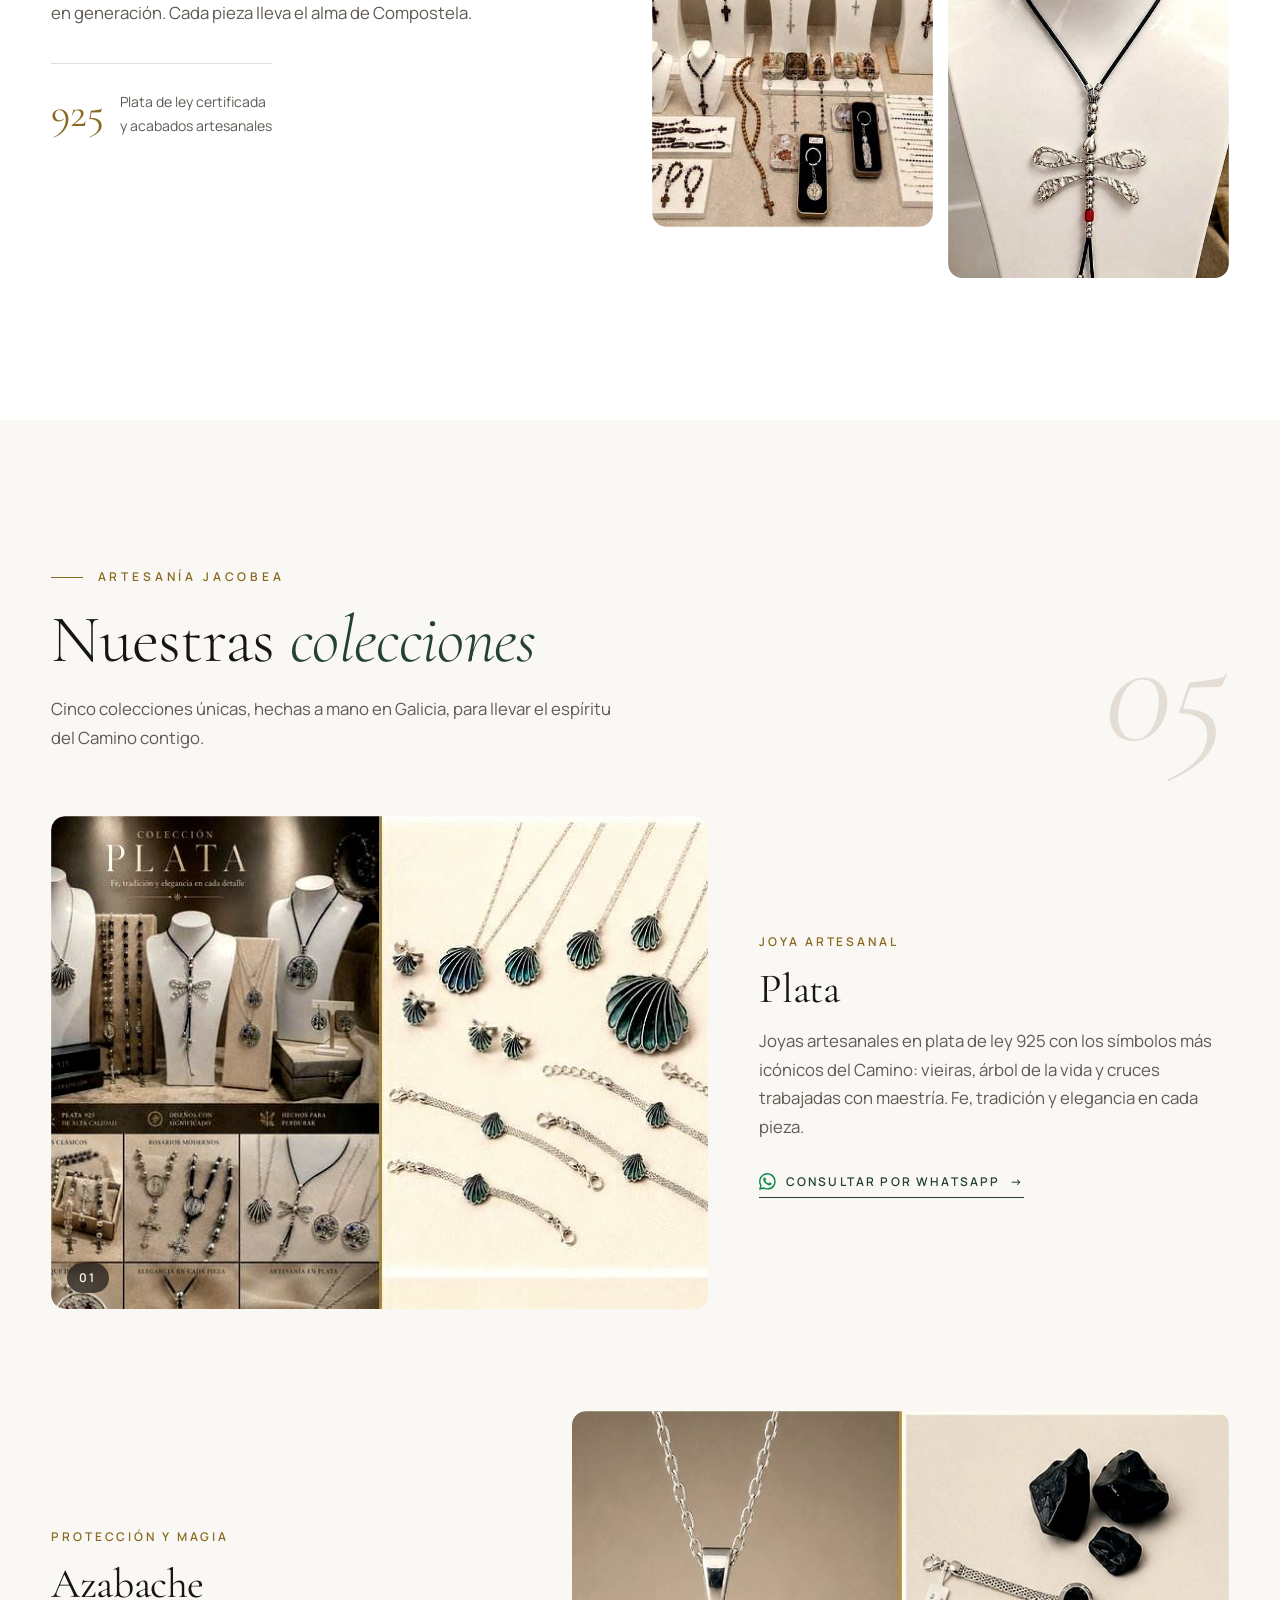
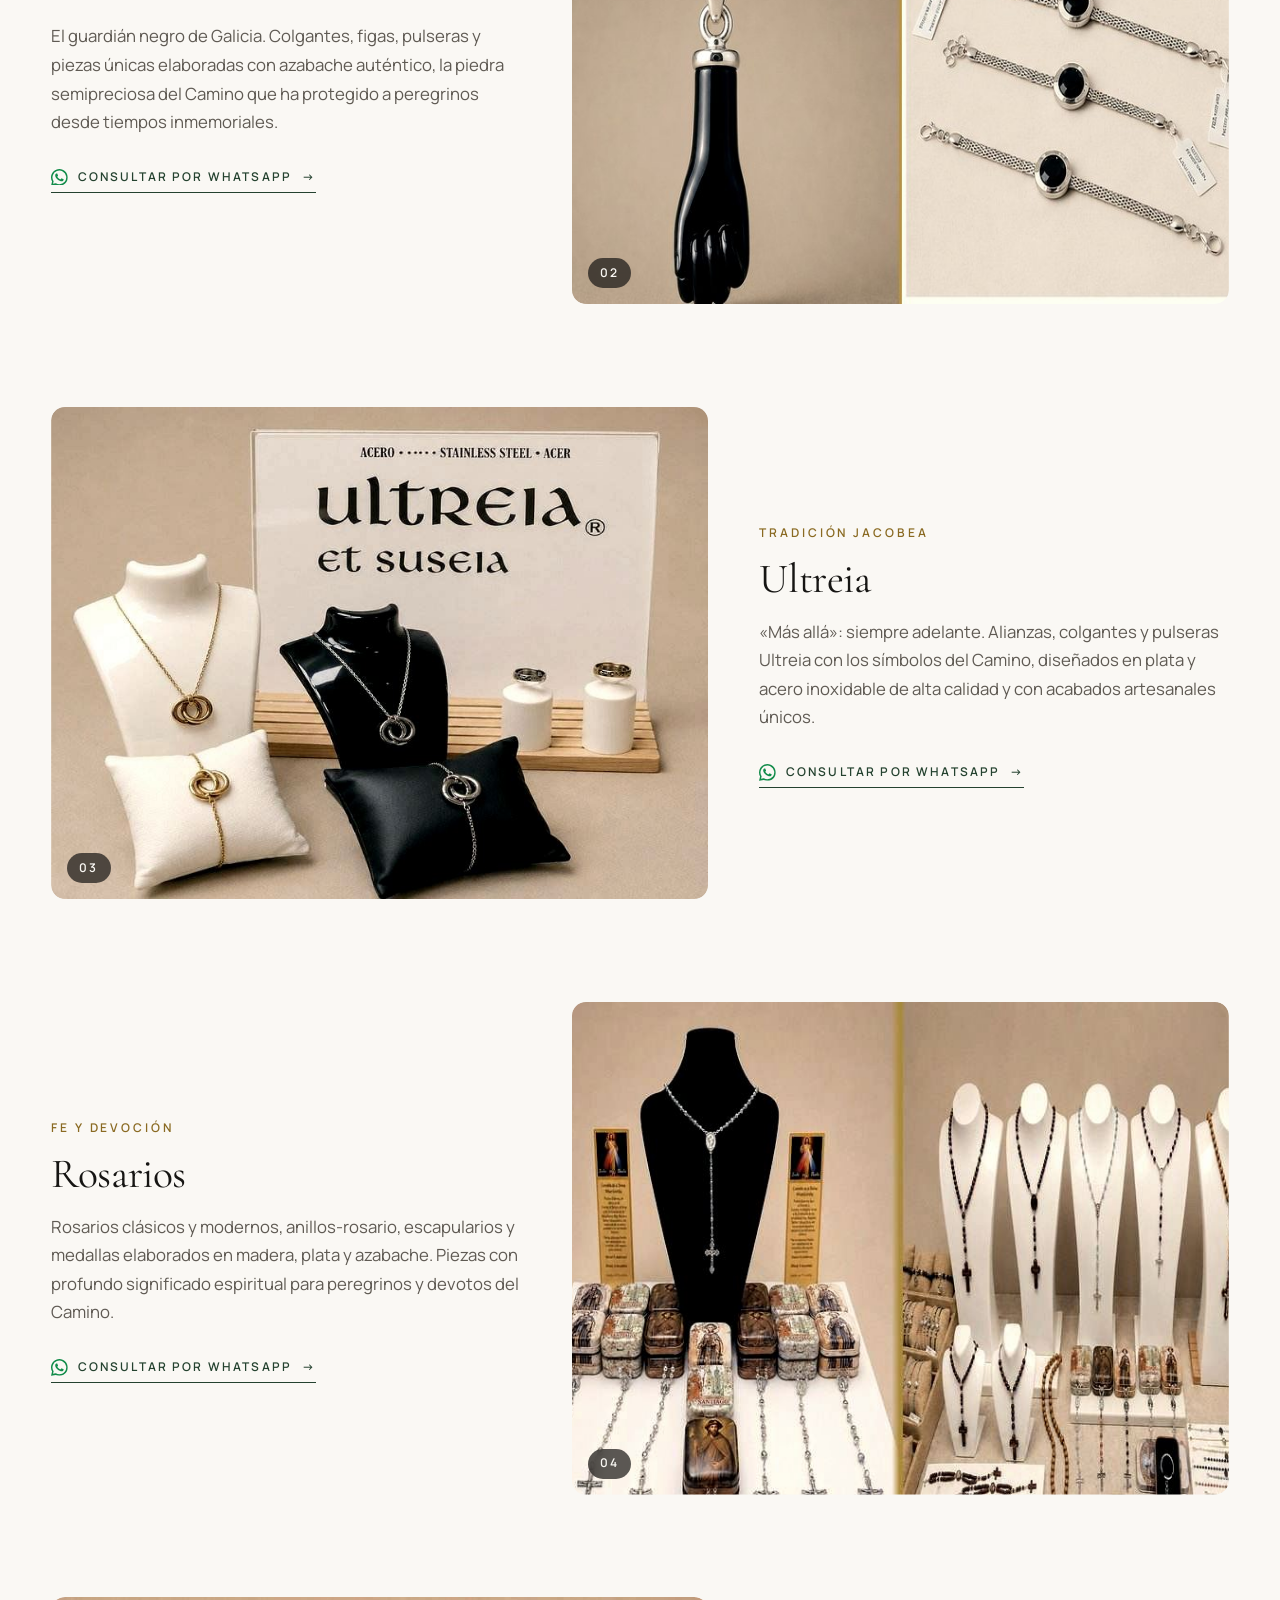
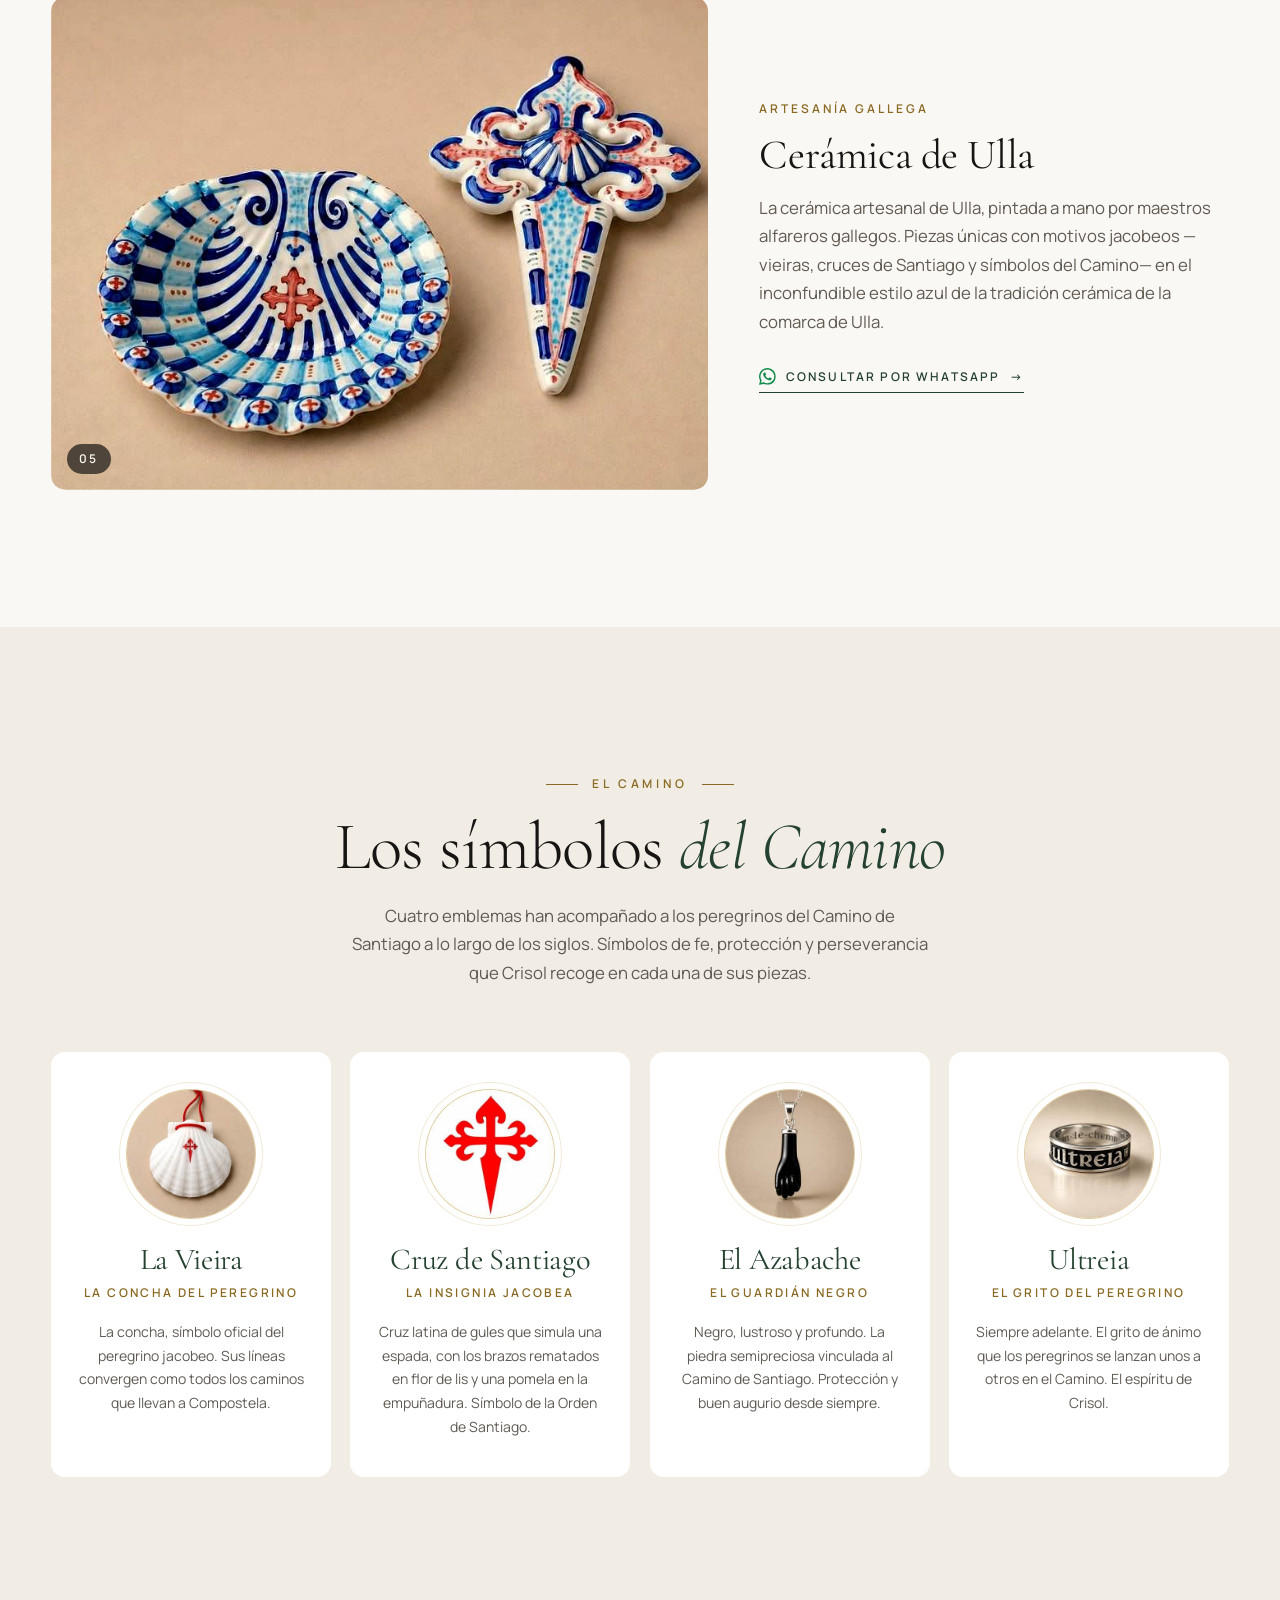
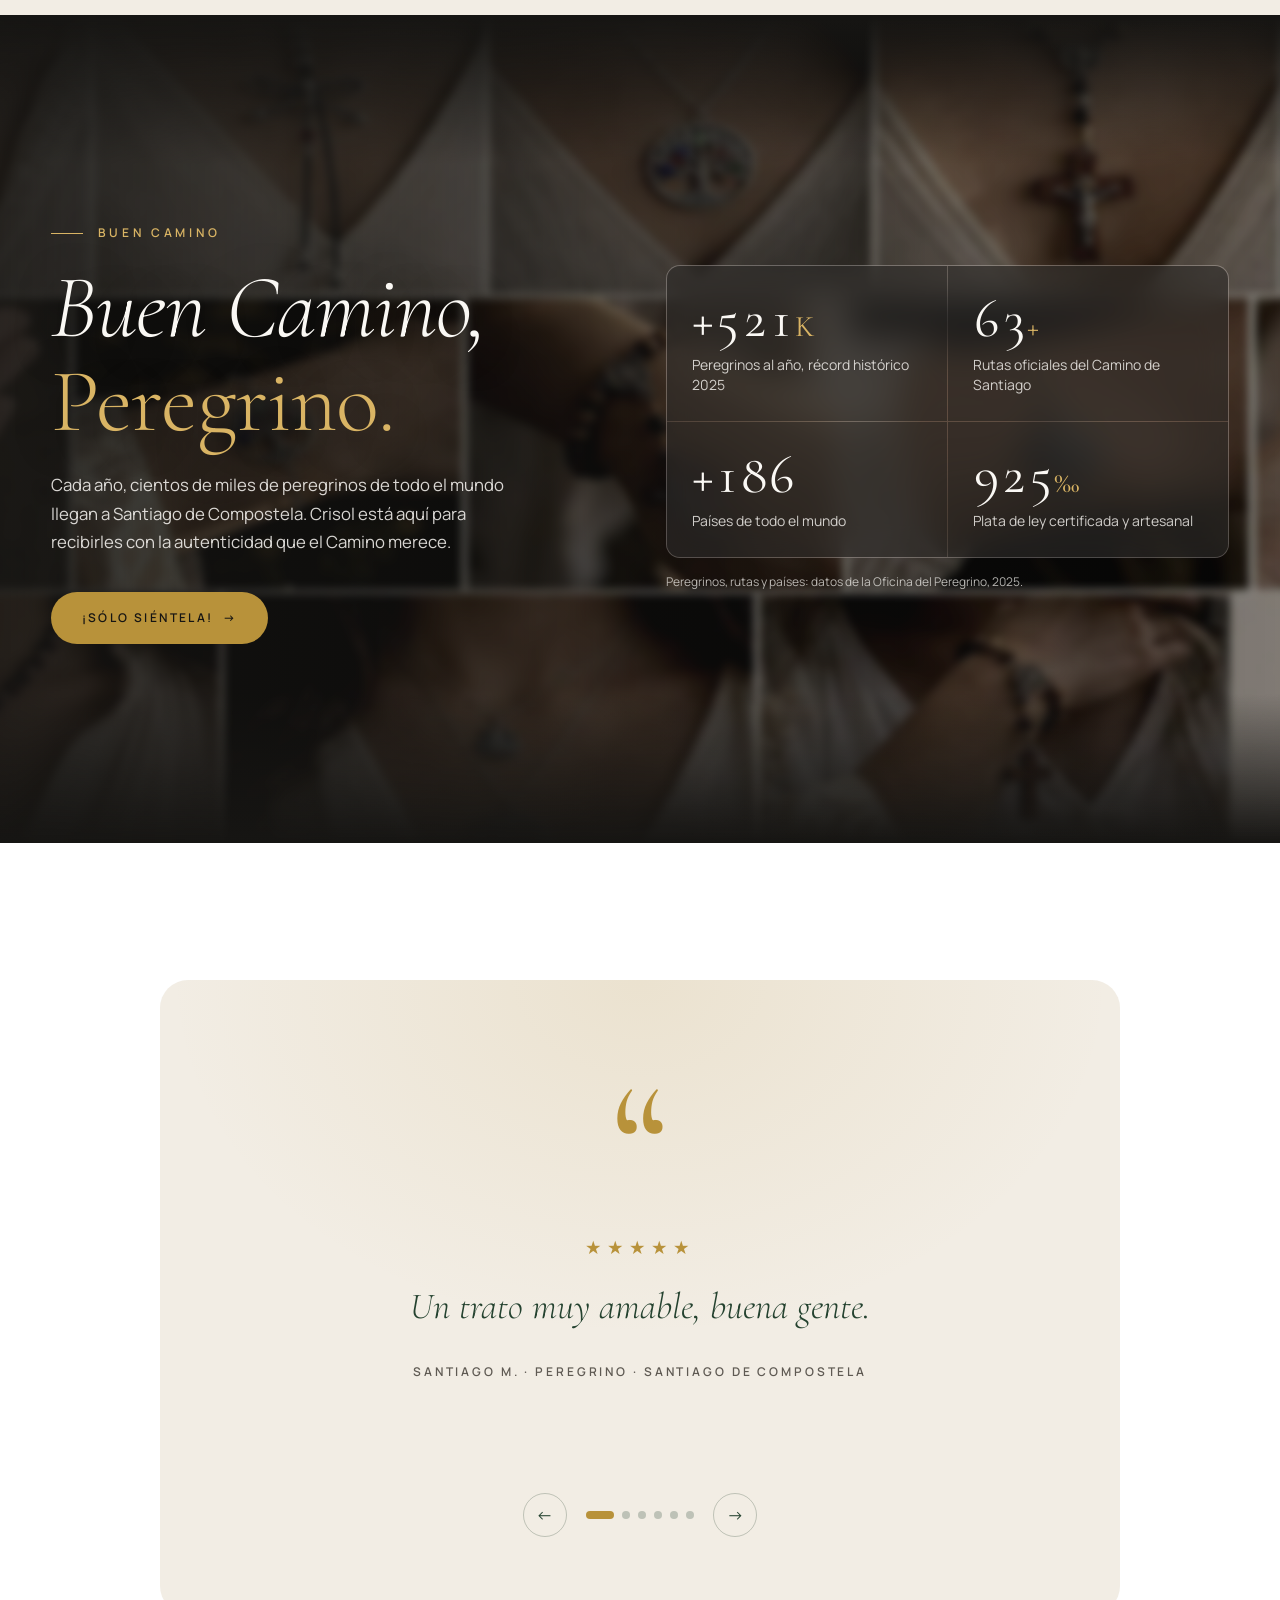
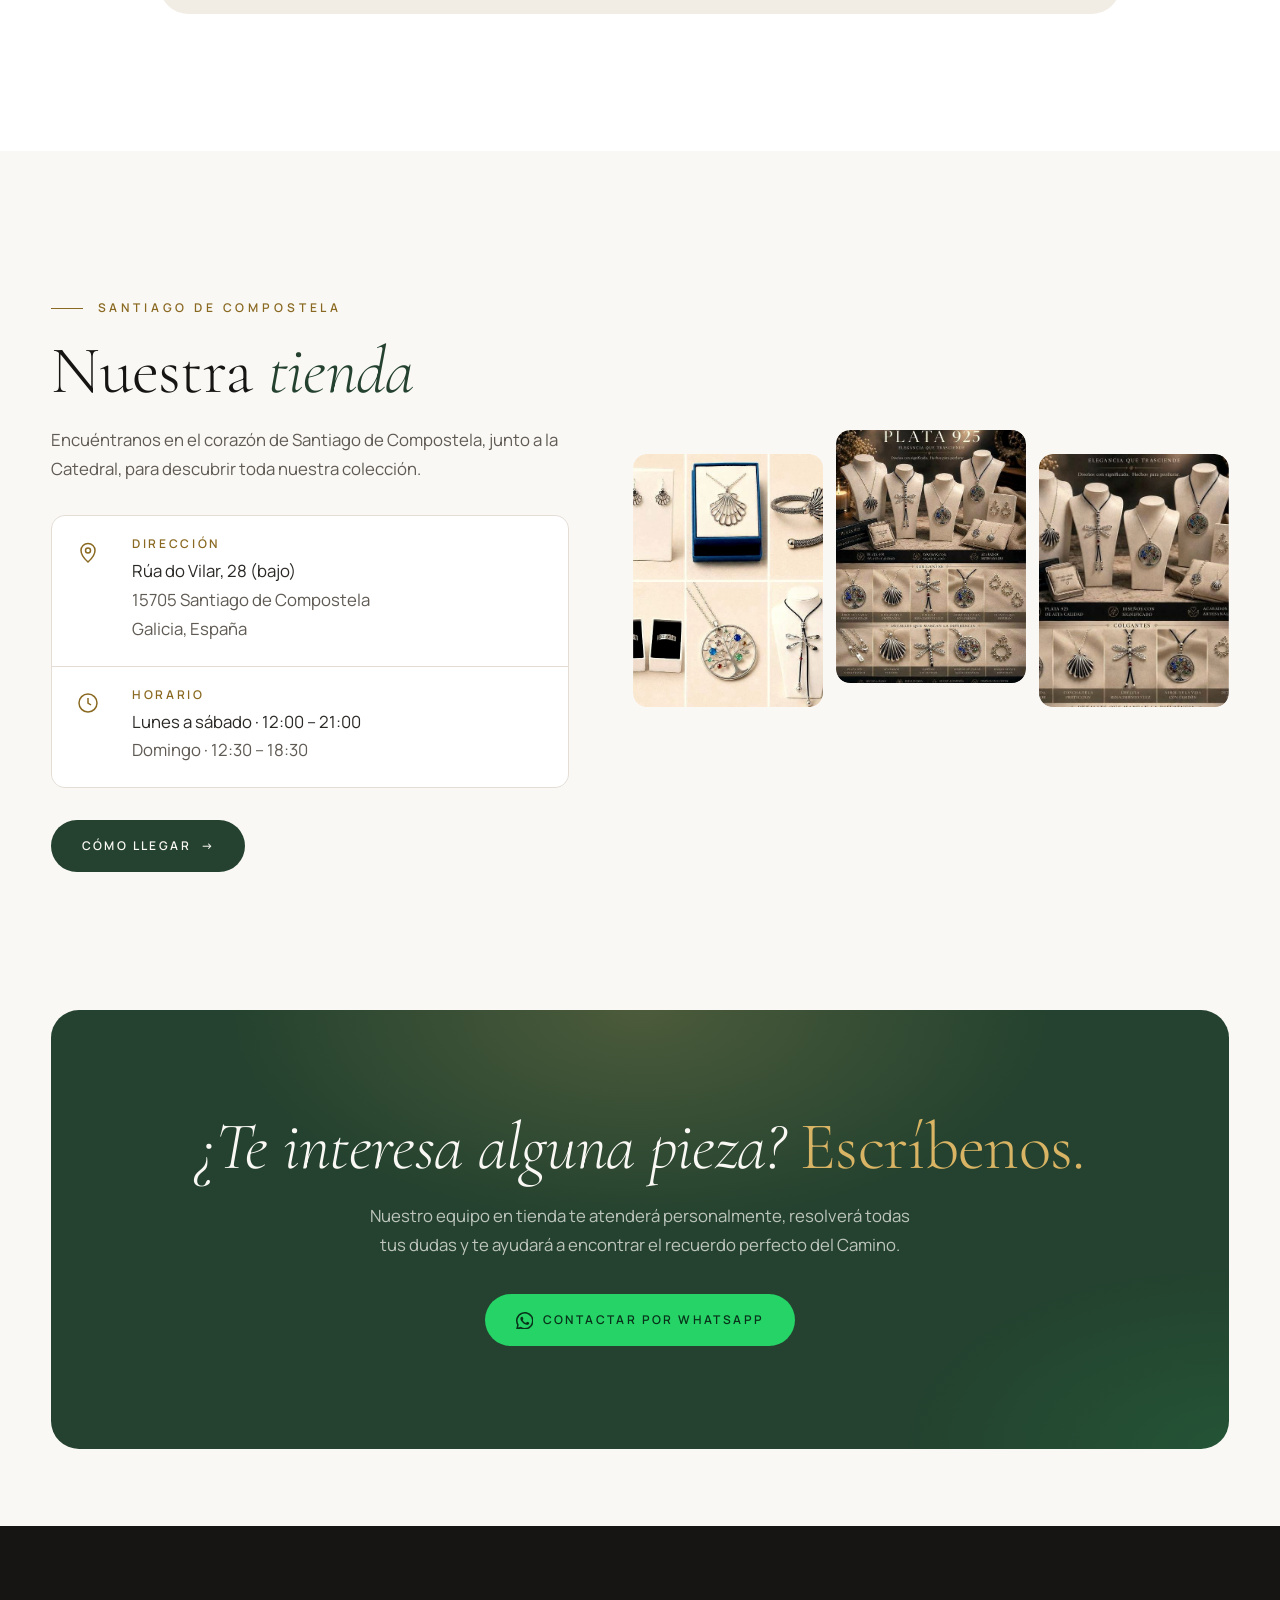
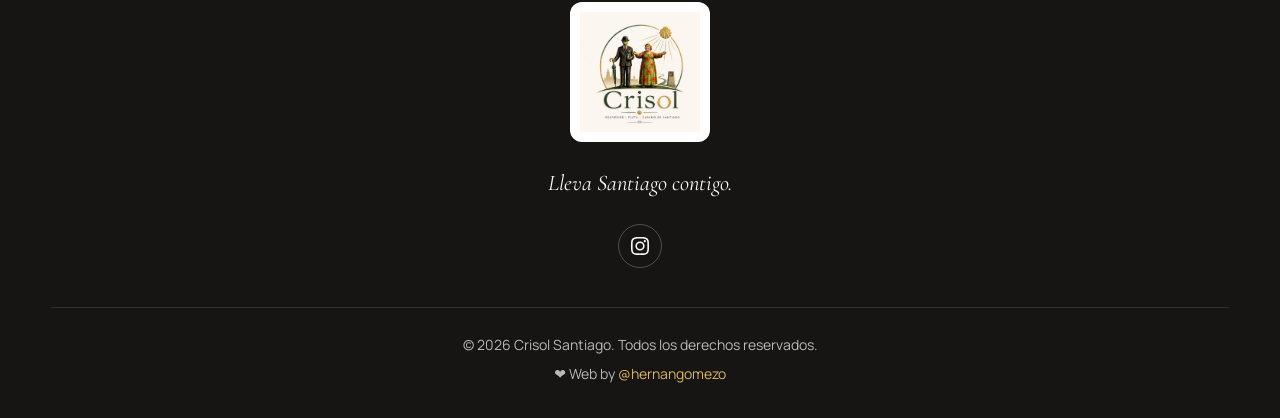
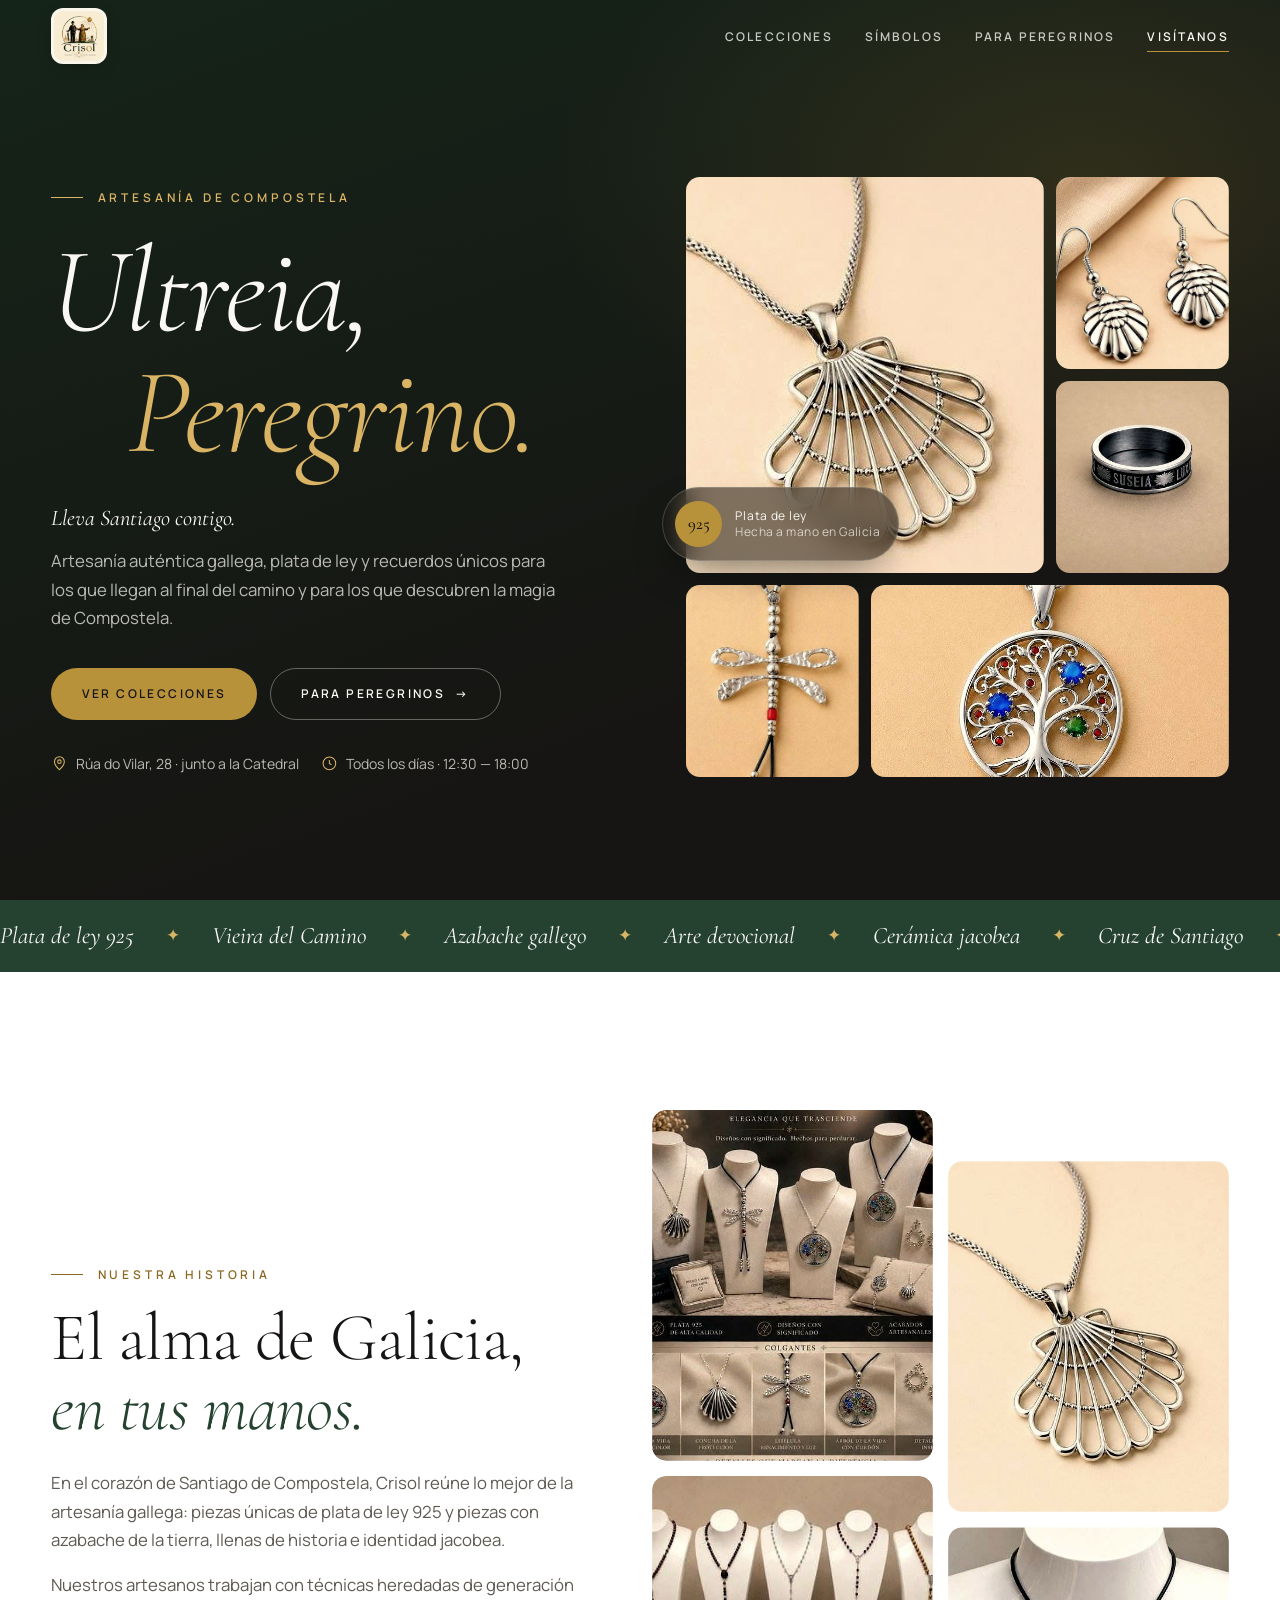
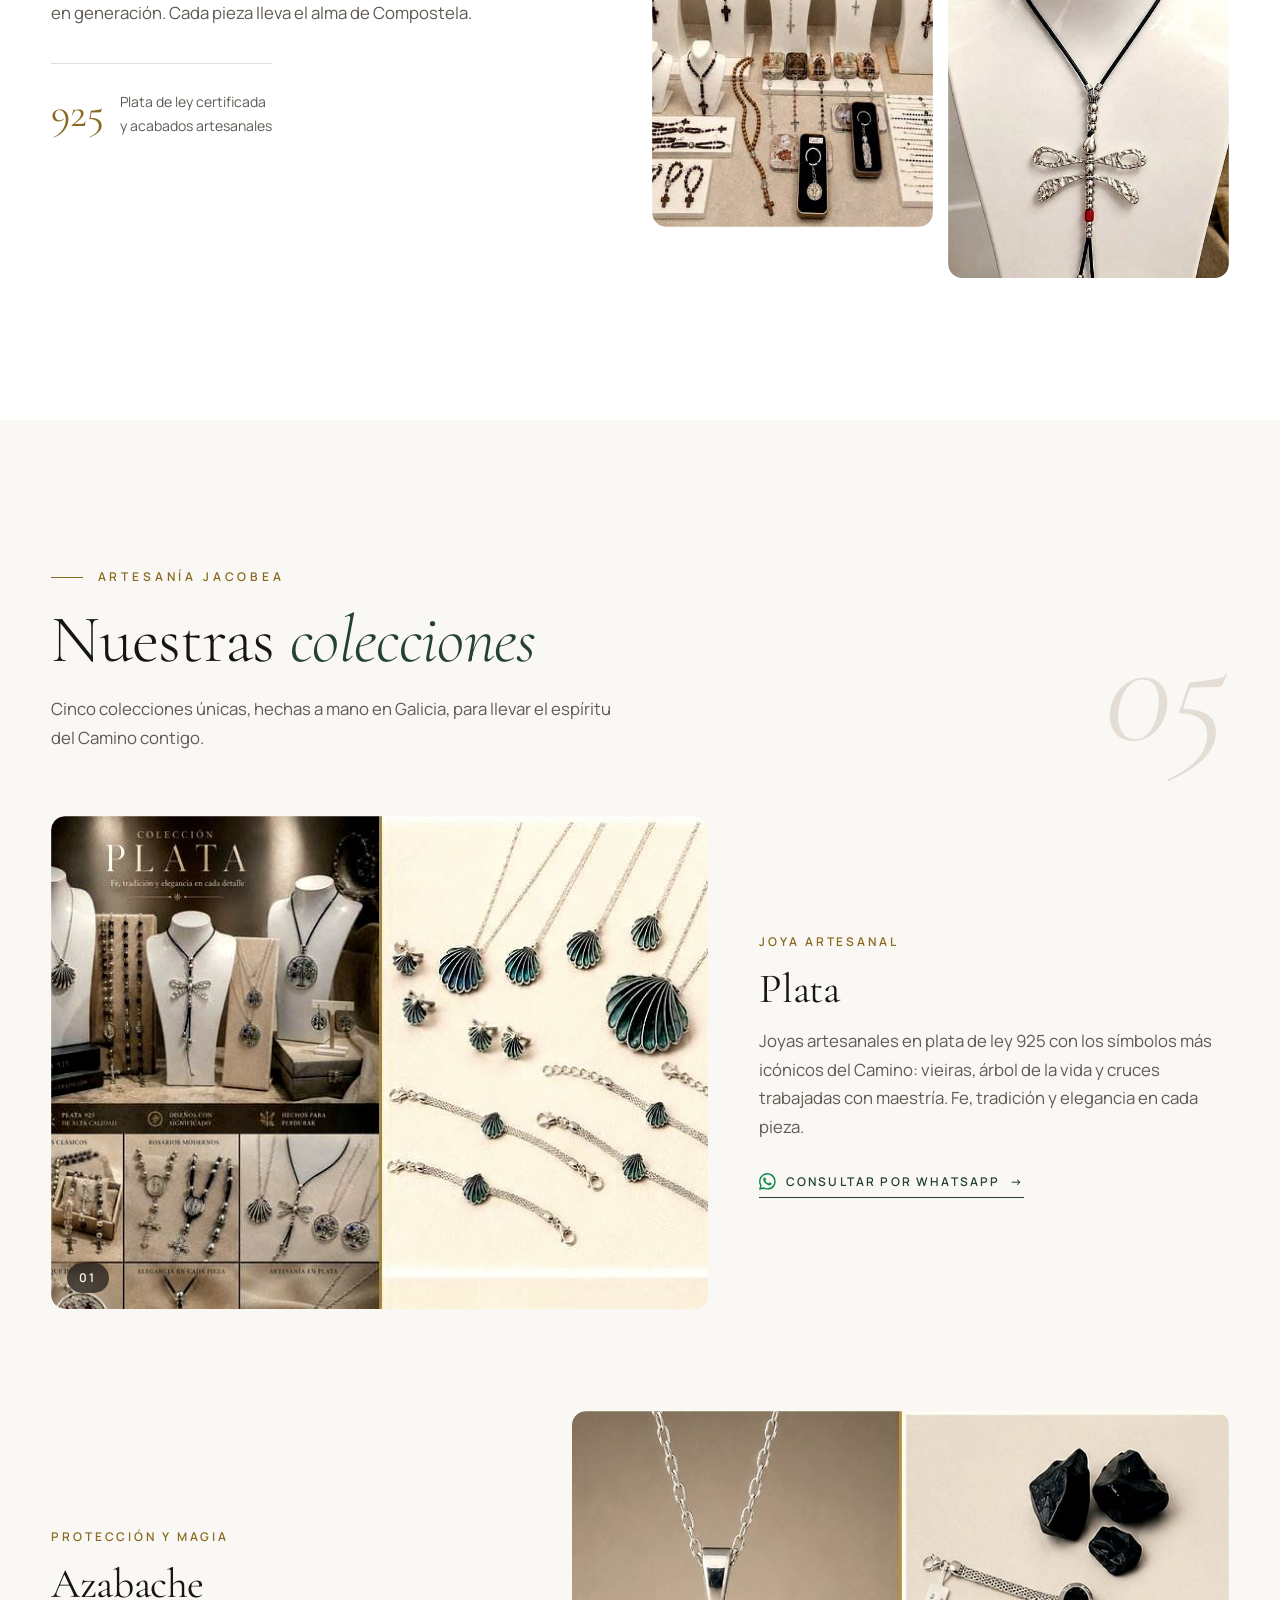
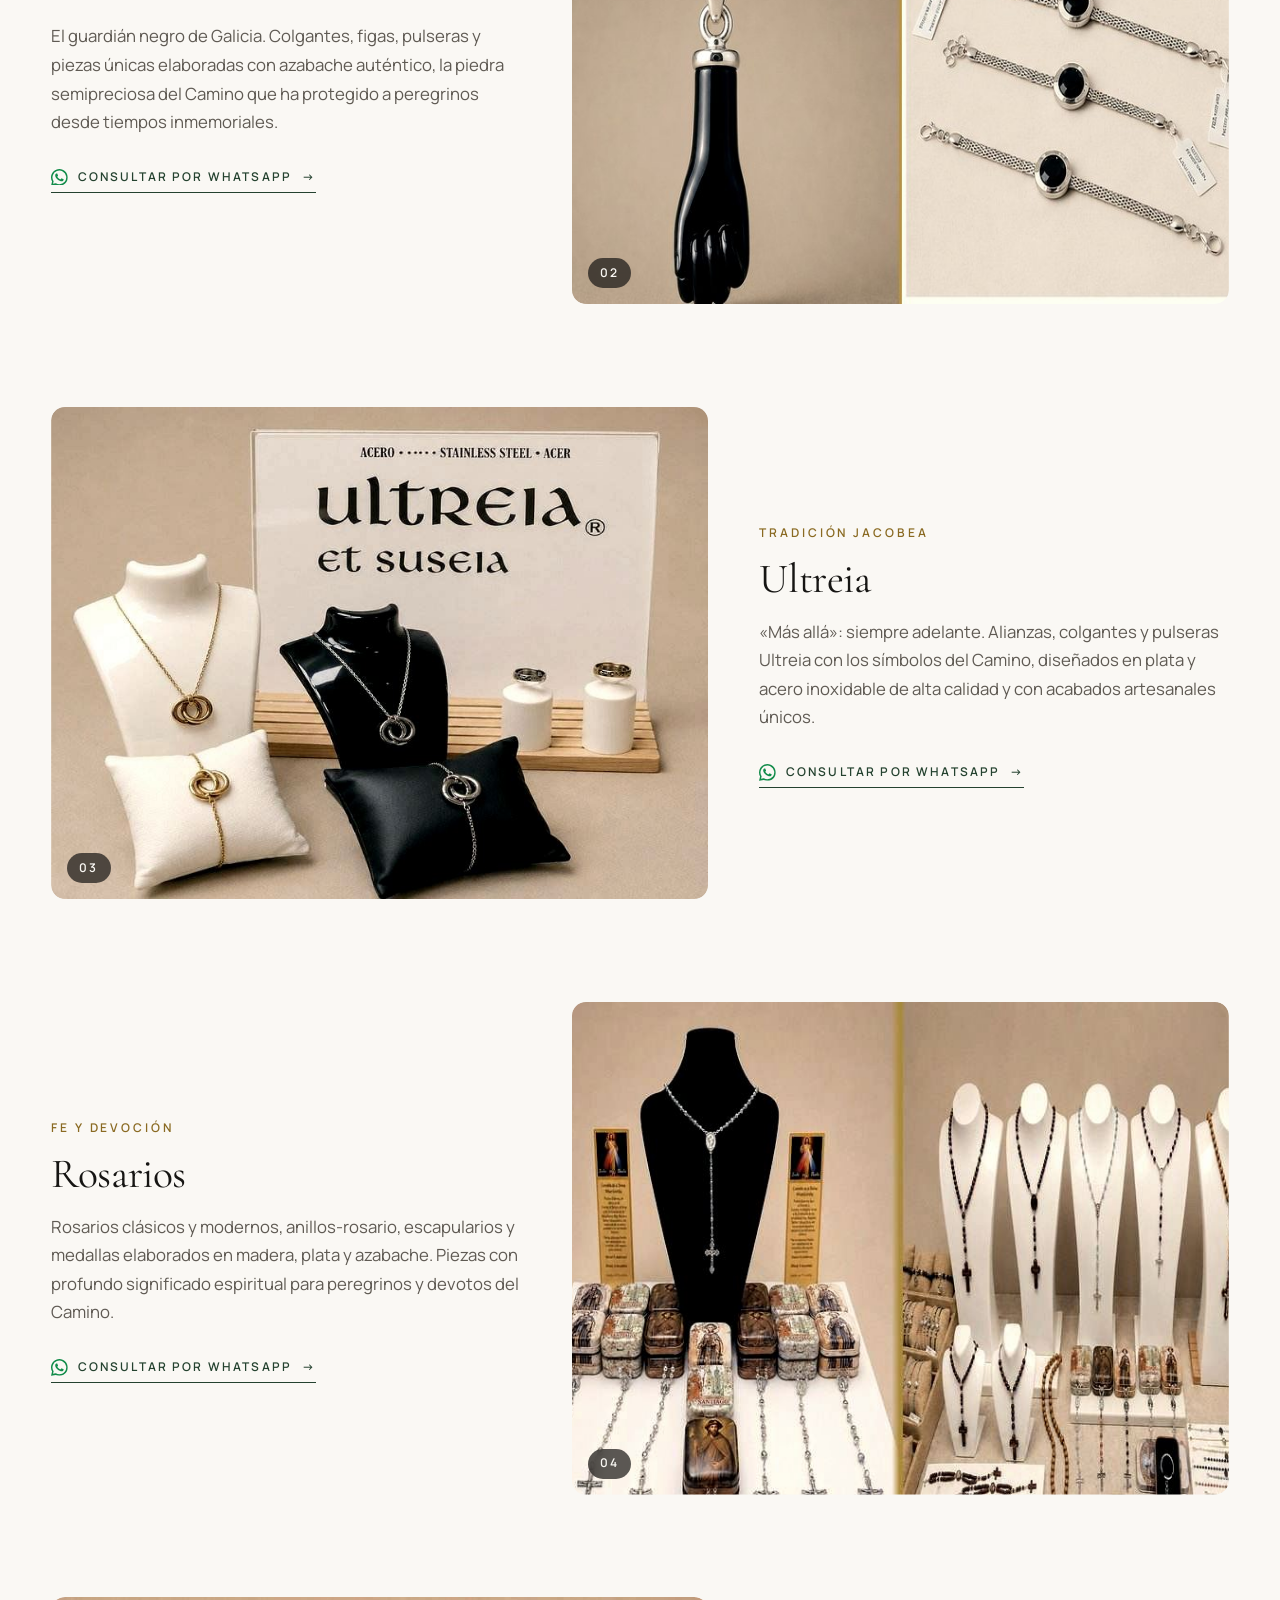
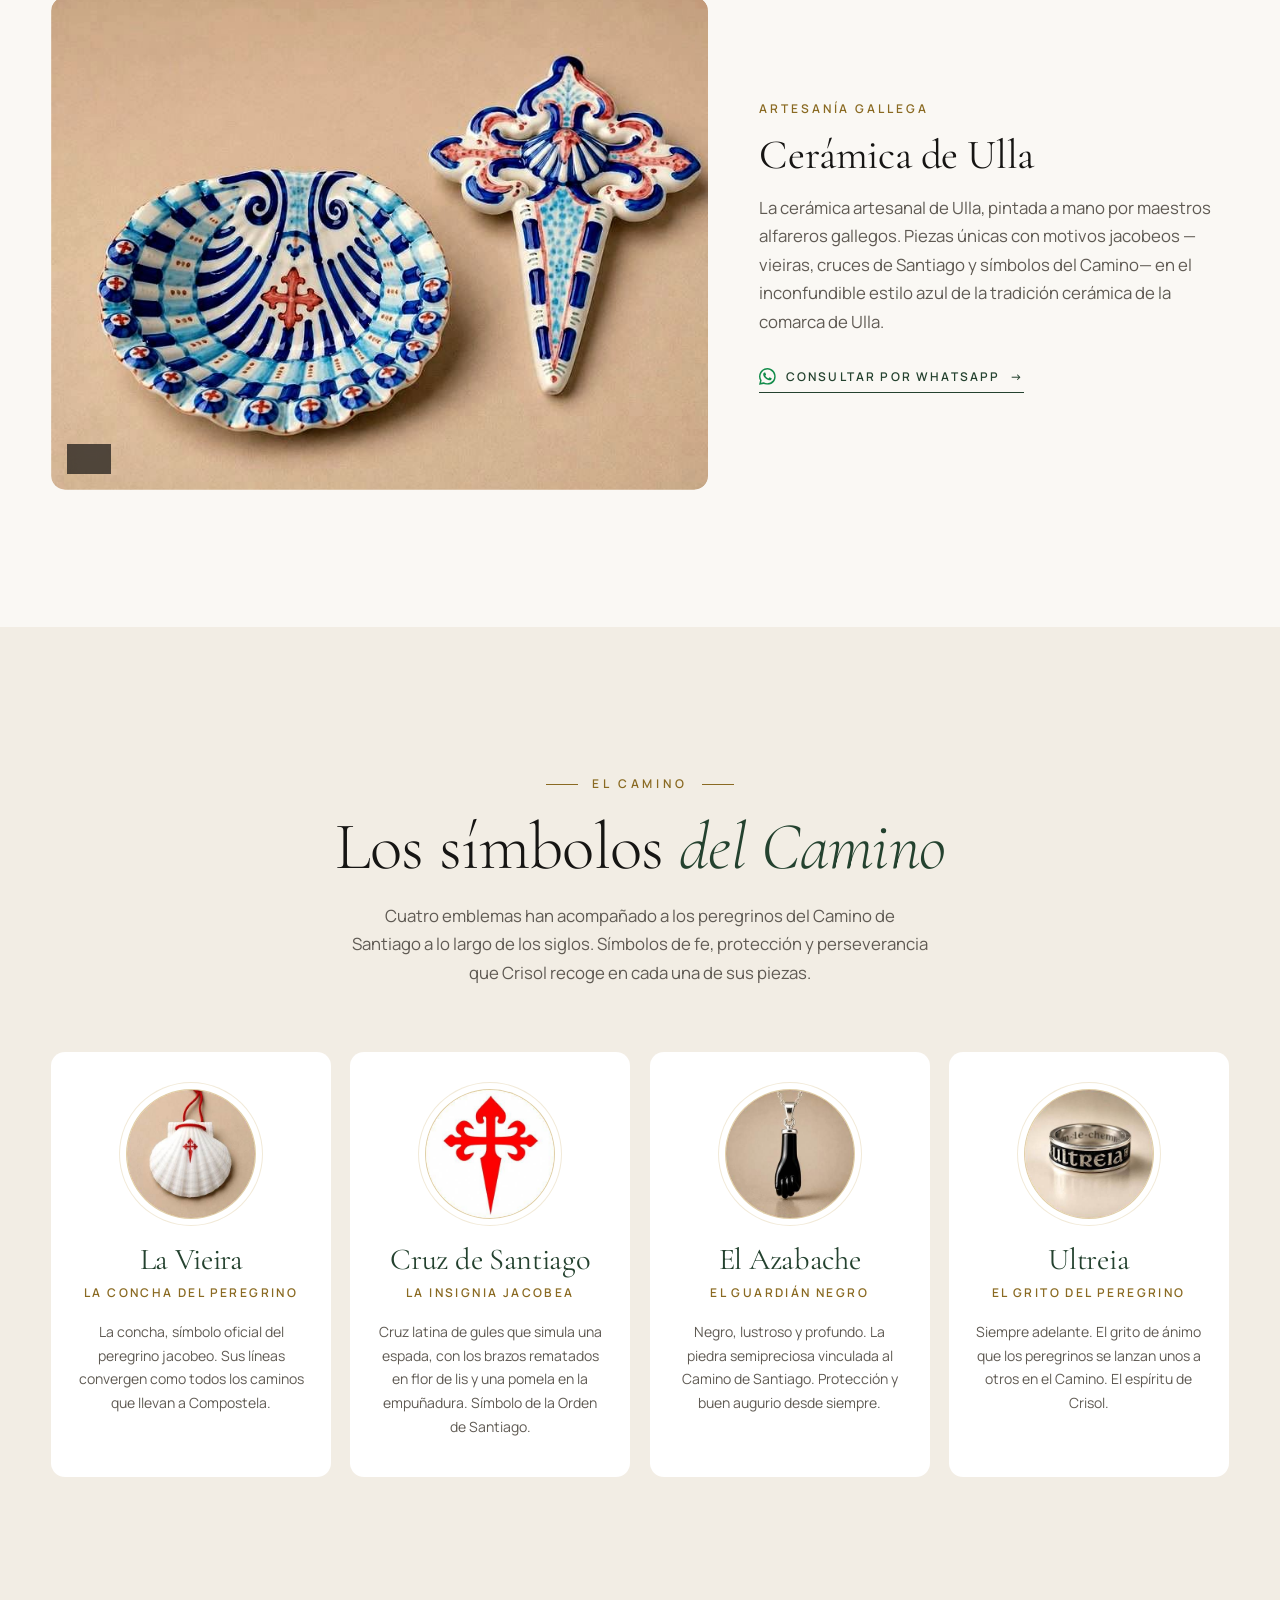
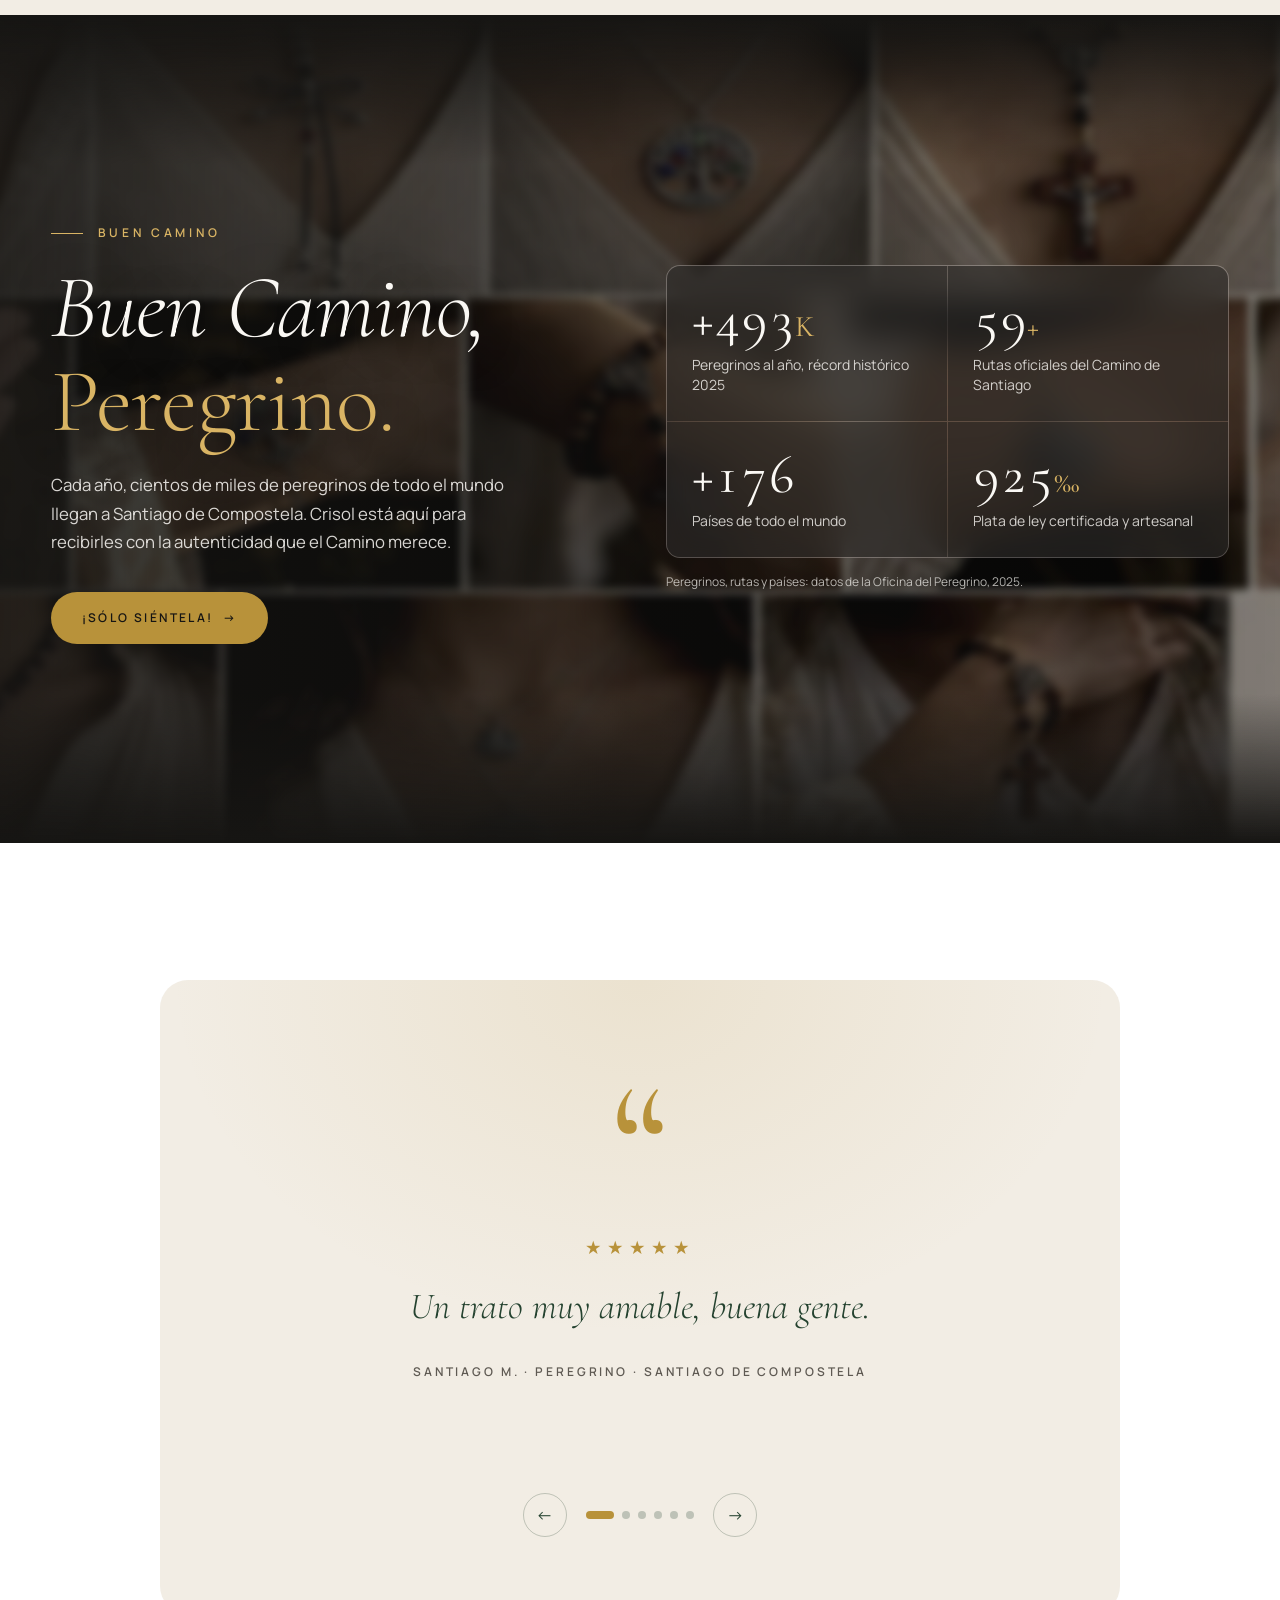
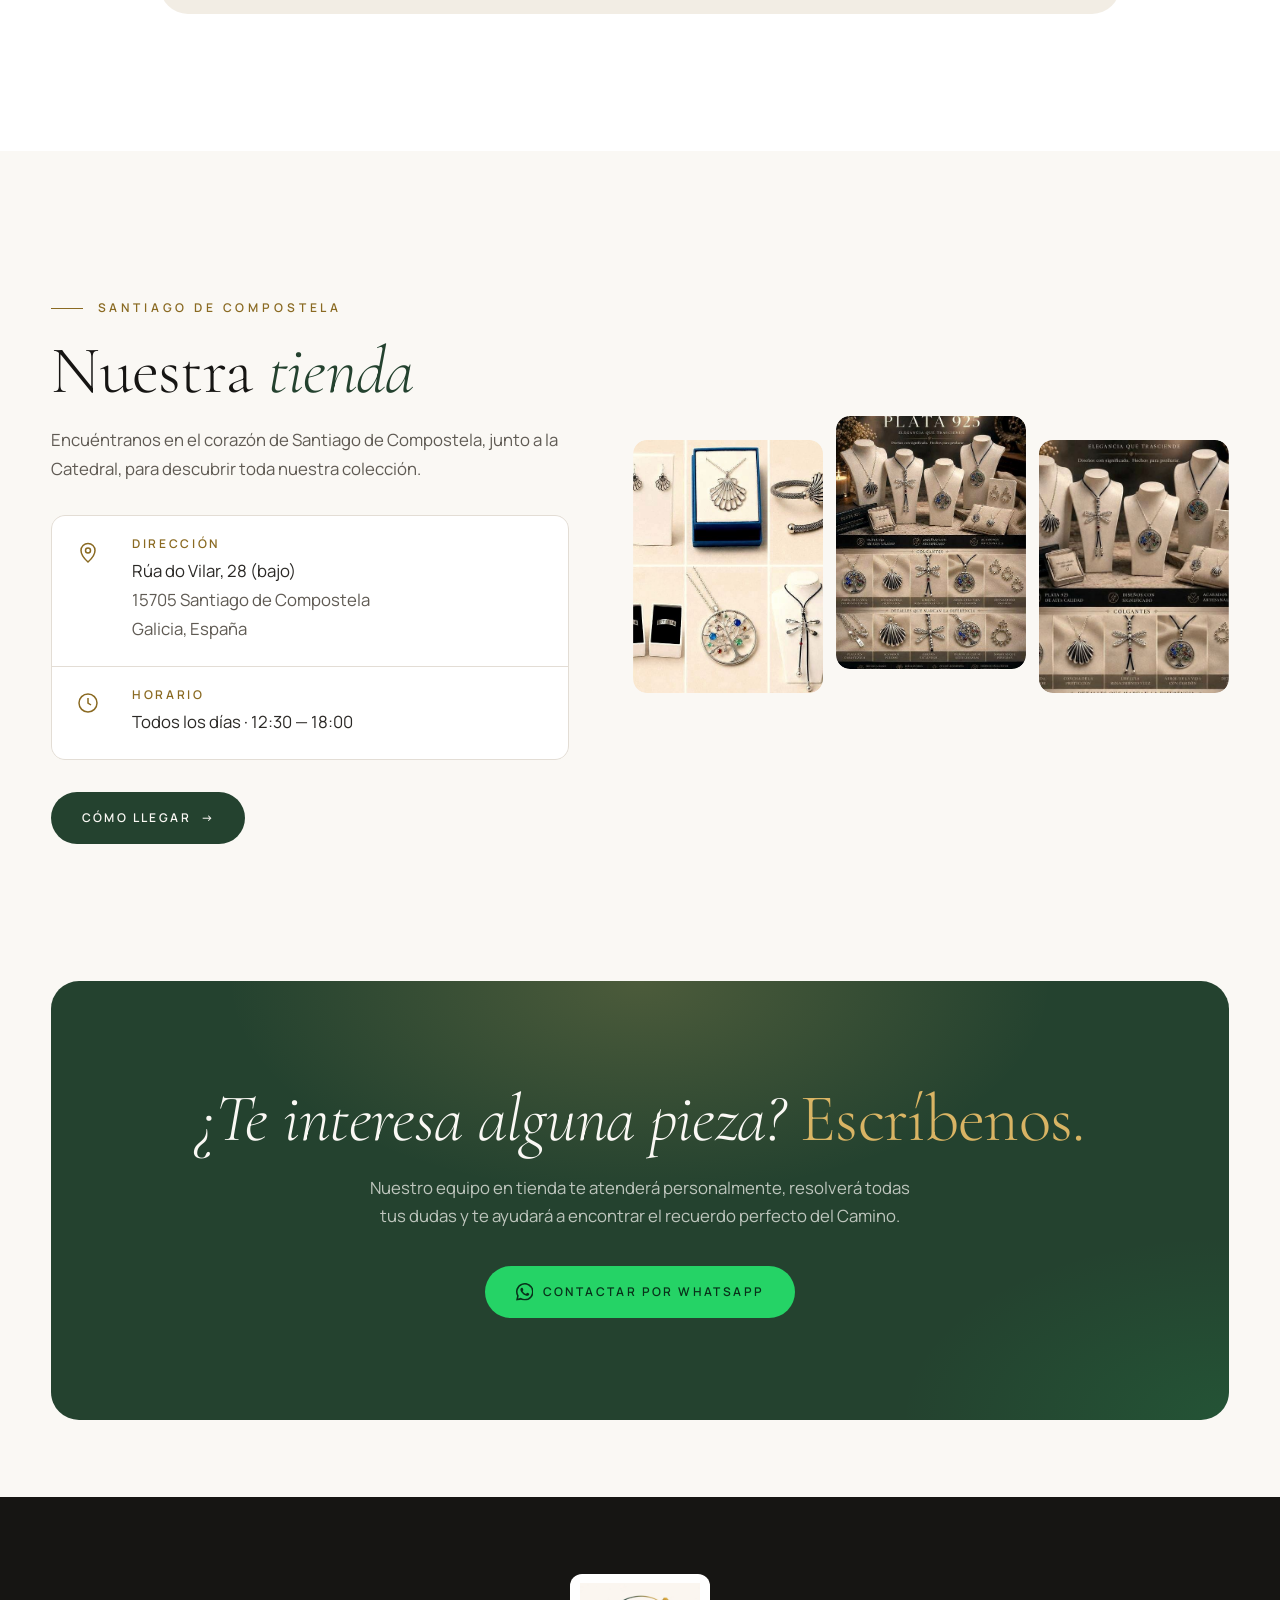
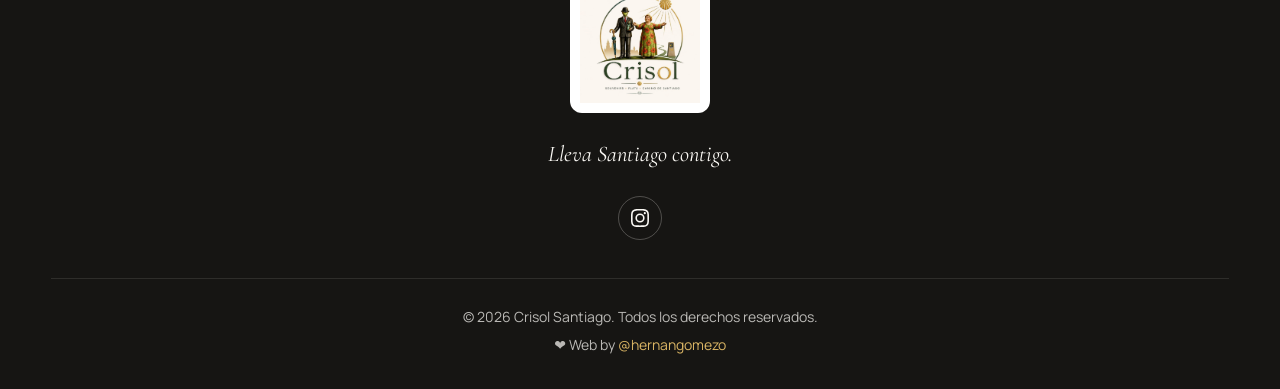
